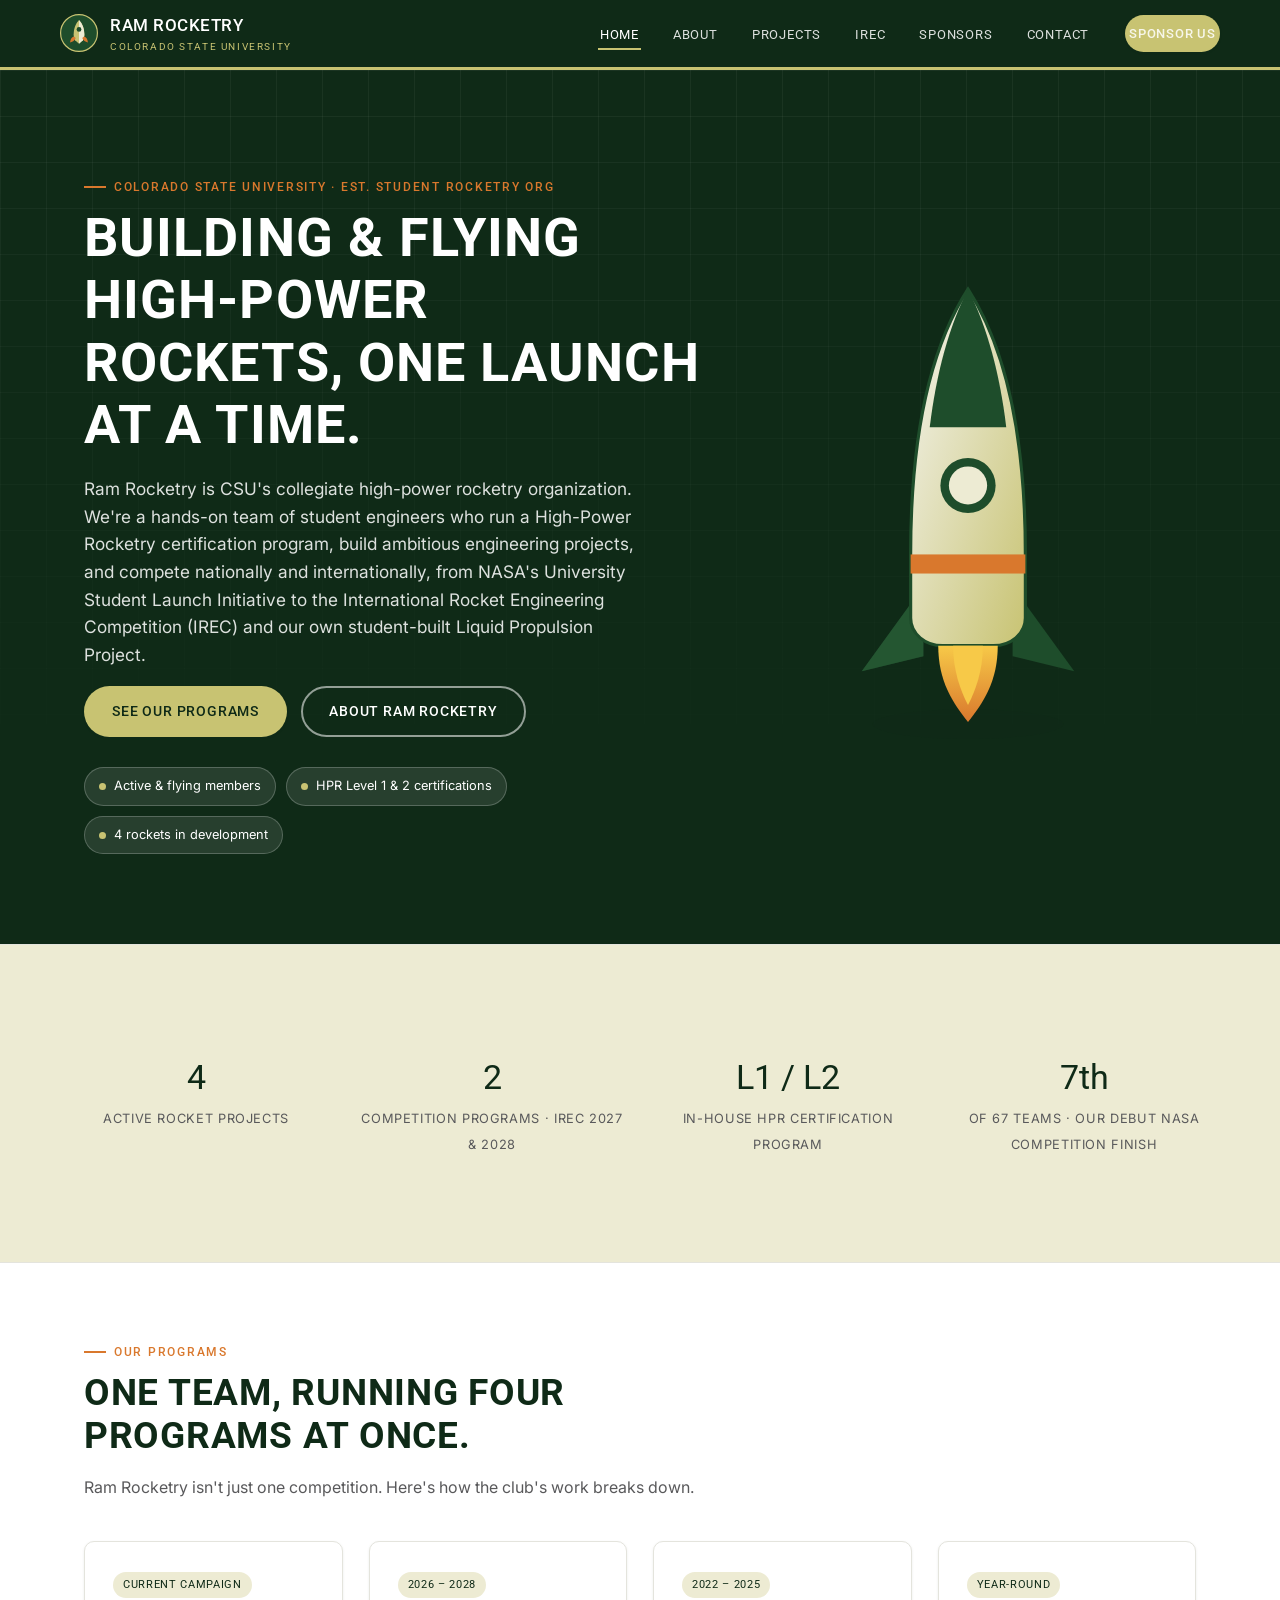
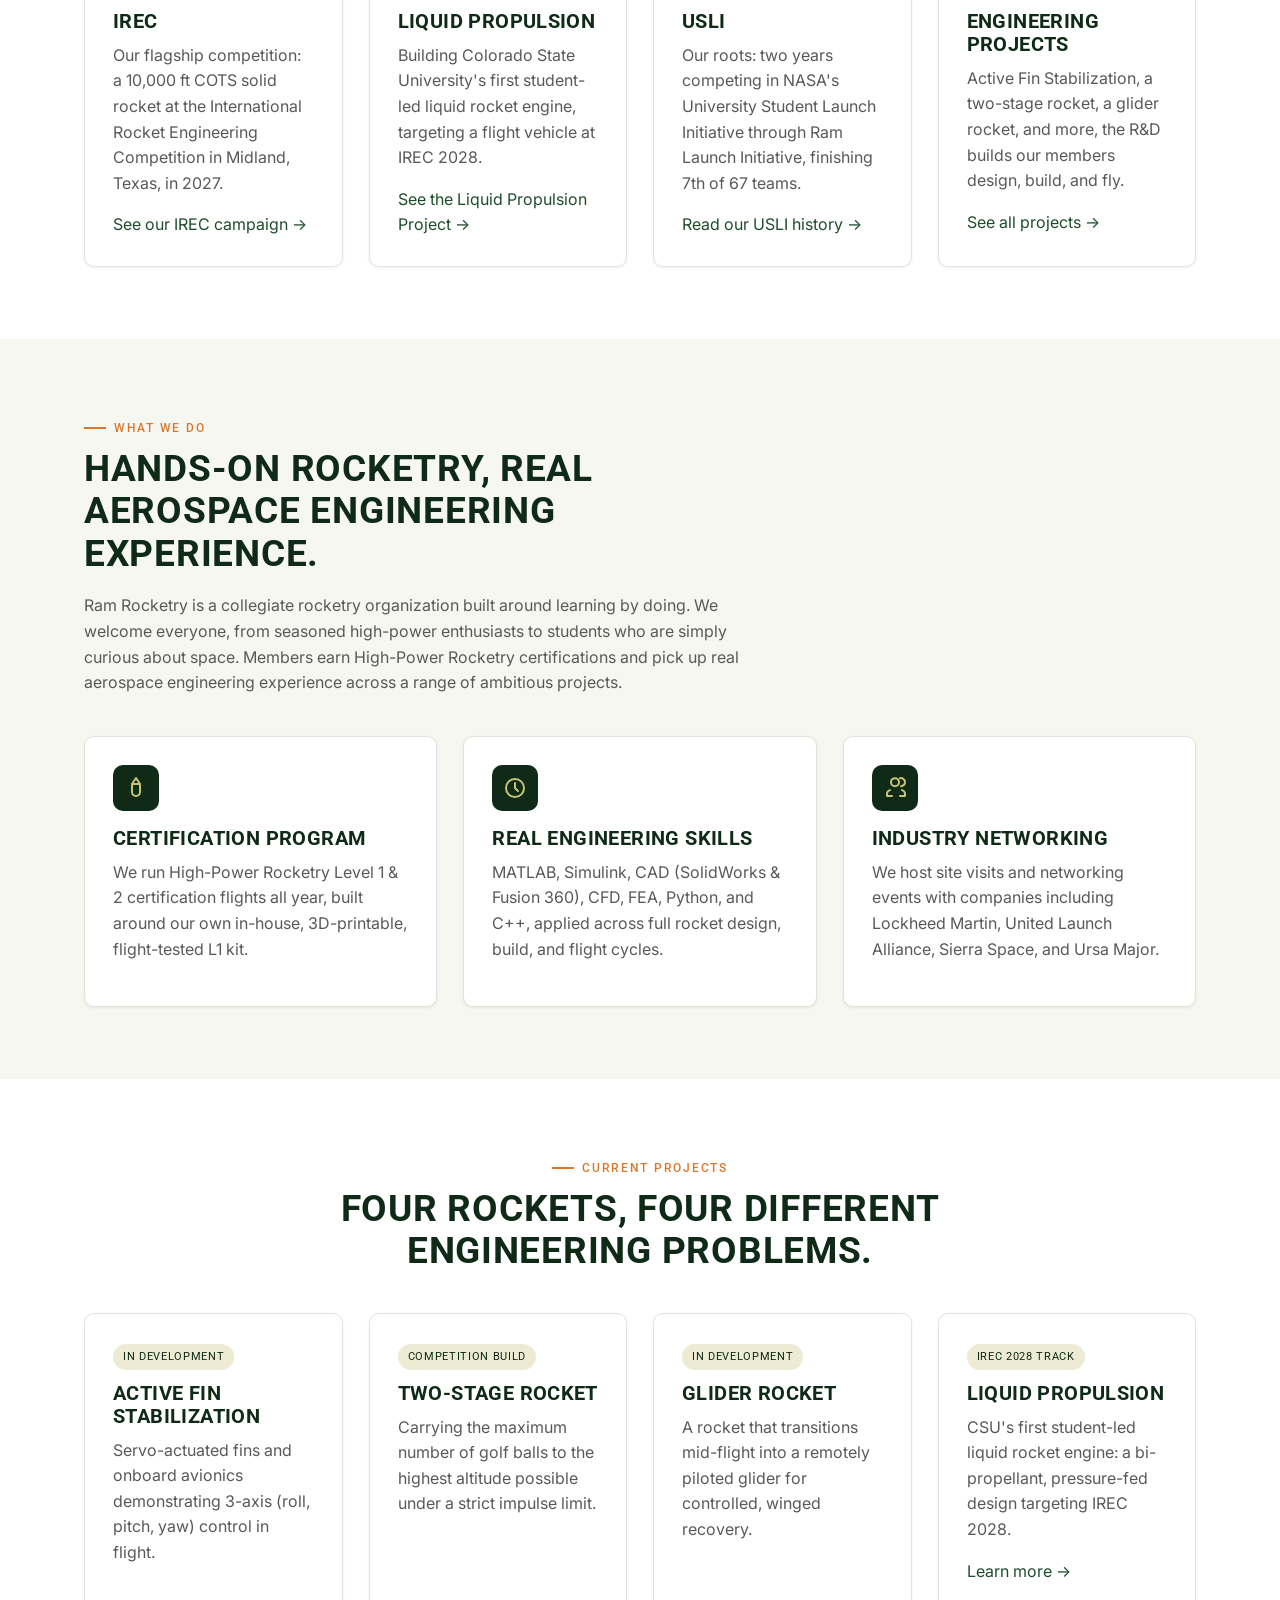
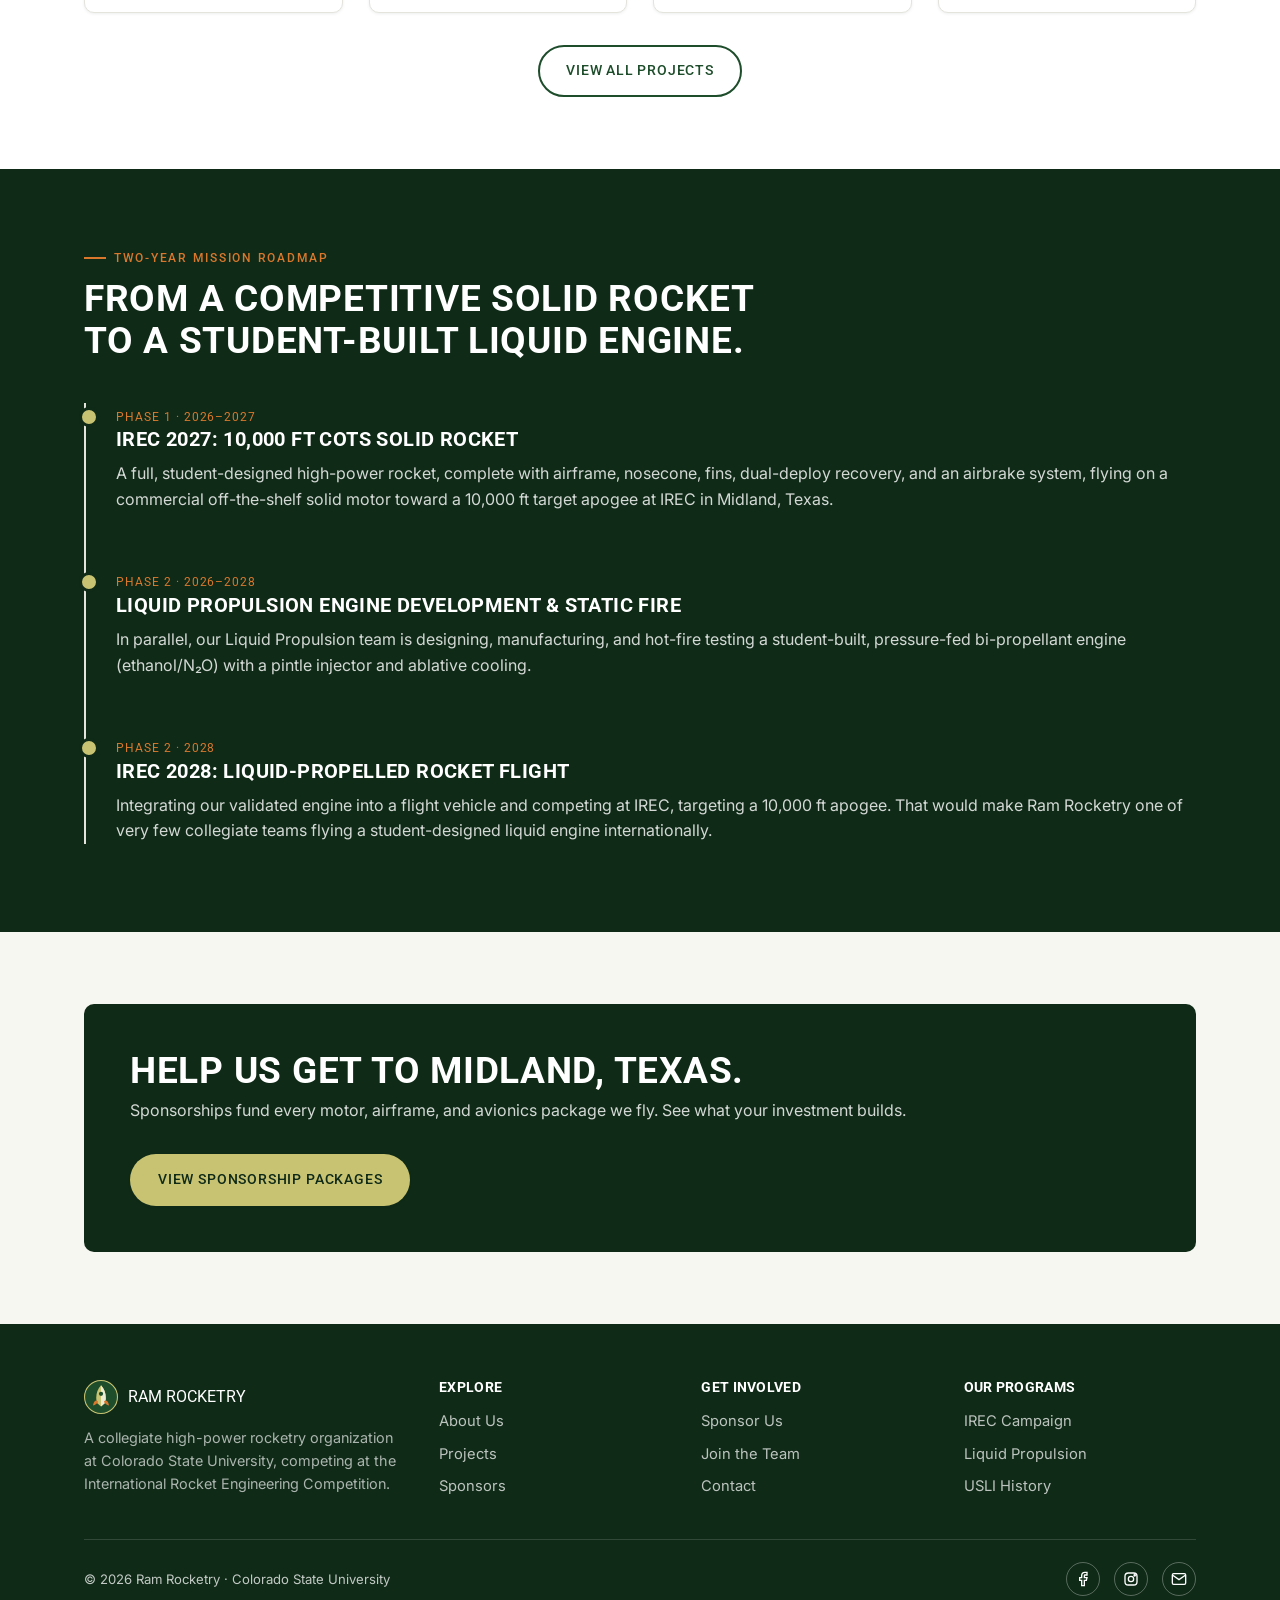
==== index.html @ ff84ffe6 "Restructure site around Ram Rocketry as the umbrella organization Reframe the site so Ram Rocketry, " ====
<!doctype html>
<html lang="en">
<head>
<meta charset="UTF-8" />
<meta name="viewport" content="width=device-width, initial-scale=1.0" />
<meta name="google-site-verification" content="kLB9FUWr17e7Hry2GYzWieOMLqEh2wYK5OWtHoCaQzc" />
<title>Ram Rocketry · CSU's Rocketry Team Competing at IREC</title>
<meta name="description" content="Ram Rocketry is Colorado State University's rocketry team, competing at the International Rocket Engineering Competition (IREC) in Midland, Texas." />
<link rel="canonical" href="https://jaysuthar0721.github.io/csuirecteam/" />
<meta property="og:type" content="website" />
<meta property="og:site_name" content="Ram Rocketry" />
<meta property="og:title" content="Ram Rocketry · CSU's Rocketry Team Competing at IREC" />
<meta property="og:description" content="Ram Rocketry is Colorado State University's rocketry team, competing at the International Rocket Engineering Competition (IREC) in Midland, Texas." />
<meta property="og:url" content="https://jaysuthar0721.github.io/csuirecteam/" />
<meta property="og:image" content="https://jaysuthar0721.github.io/csuirecteam/assets/logo.svg" />
<meta name="twitter:card" content="summary" />
<meta name="twitter:title" content="Ram Rocketry · CSU's Rocketry Team Competing at IREC" />
<meta name="twitter:description" content="Ram Rocketry is Colorado State University's rocketry team, competing at the International Rocket Engineering Competition (IREC) in Midland, Texas." />
<meta name="twitter:image" content="https://jaysuthar0721.github.io/csuirecteam/assets/logo.svg" />
<link rel="icon" type="image/svg+xml" href="assets/favicon.svg" />
<link rel="preconnect" href="https://fonts.googleapis.com" />
<link rel="preconnect" href="https://fonts.gstatic.com" crossorigin />
<link href="https://fonts.googleapis.com/css2?family=Roboto:wght@400;500;700;900&family=Inter:wght@400;500;600;700&display=swap" rel="stylesheet" />
<link rel="stylesheet" href="css/style.css" />
<script type="application/ld+json">
{
  "@context": "https://schema.org",
  "@type": "Organization",
  "name": "Ram Rocketry",
  "alternateName": ["CSU Rocketry Team", "CSU IREC Team", "Colorado State University Rocketry", "Ram Rocketry CSU"],
  "url": "https://jaysuthar0721.github.io/csuirecteam/",
  "logo": "https://jaysuthar0721.github.io/csuirecteam/assets/logo.svg",
  "description": "Ram Rocketry is Colorado State University's collegiate high-power rocketry organization, competing at the International Rocket Engineering Competition (IREC) in Midland, Texas.",
  "email": "ramrocketry@gmail.com",
  "sameAs": [
    "https://www.facebook.com/RamRocketry/",
    "https://www.instagram.com/ramrocketrycsu/"
  ],
  "parentOrganization": {
    "@type": "CollegeOrUniversity",
    "name": "Colorado State University",
    "url": "https://www.colostate.edu/"
  }
}
</script>
</head>
<body>

<header class="site-header">
  <nav class="container nav">
    <a href="index.html" class="brand">
      <img src="assets/logo.svg" alt="Ram Rocketry crest" />
      <span>Ram Rocketry<span class="brand-sub">Colorado State University</span></span>
    </a>
    <button class="nav-toggle" aria-label="Toggle navigation" aria-expanded="false">
      <span></span><span></span><span></span>
    </button>
    <ul class="nav-links">
      <li><a href="index.html" data-page="index.html">Home</a></li>
      <li><a href="about.html" data-page="about.html">About</a></li>
      <li><a href="projects.html" data-page="projects.html">Projects</a></li>
      <li><a href="irec.html" data-page="irec.html">IREC</a></li>
      <li><a href="sponsors.html" data-page="sponsors.html">Sponsors</a></li>
      <li><a href="contact.html" data-page="contact.html">Contact</a></li>
      <li><a href="sponsors.html" class="btn btn-gold">Sponsor Us</a></li>
    </ul>
  </nav>
</header>

<main>

  <section class="hero">
    <div class="container hero-grid">
      <div>
        <span class="eyebrow">Colorado State University · Est. Student Rocketry Org</span>
        <h1>Building &amp; flying high-power rockets, one launch at a time.</h1>
        <p class="lede">Ram Rocketry is CSU's collegiate high-power rocketry organization. We're a hands-on team of student engineers who run a High-Power Rocketry certification program, build ambitious engineering projects, and compete nationally and internationally, from NASA's University Student Launch Initiative to the International Rocket Engineering Competition (IREC) and our own student-built Liquid Propulsion Project.</p>
        <div class="btn-row">
          <a href="projects.html" class="btn btn-gold">See Our Programs</a>
          <a href="about.html" class="btn btn-outline">About Ram Rocketry</a>
        </div>
        <div class="badge-strip">
          <span class="badge"><span class="dot"></span>Active &amp; flying members</span>
          <span class="badge"><span class="dot"></span>HPR Level 1 &amp; 2 certifications</span>
          <span class="badge"><span class="dot"></span>4 rockets in development</span>
        </div>
      </div>
      <div class="hero-art">
        <img src="assets/rocket-hero.svg" alt="Illustration of a high-power rocket lifting off" />
      </div>
    </div>
  </section>

  <section class="stat-strip">
    <div class="container stat-grid">
      <div><span class="num">4</span><span class="label">Active Rocket Projects</span></div>
      <div><span class="num">2</span><span class="label">Competition Programs · IREC 2027 &amp; 2028</span></div>
      <div><span class="num">L1&nbsp;/&nbsp;L2</span><span class="label">In-House HPR Certification Program</span></div>
      <div><span class="num">7th</span><span class="label">of 67 Teams · Our Debut NASA Competition Finish</span></div>
    </div>
  </section>

  <section>
    <div class="container">
      <div class="section-head">
        <span class="eyebrow">Our Programs</span>
        <h2>One team, running four programs at once.</h2>
        <p>Ram Rocketry isn't just one competition. Here's how the club's work breaks down.</p>
      </div>
      <div class="grid grid-4">
        <div class="card">
          <span class="status">Current Campaign</span>
          <h3>IREC</h3>
          <p>Our flagship competition: a 10,000&nbsp;ft COTS solid rocket at the International Rocket Engineering Competition in Midland, Texas, in 2027.</p>
          <p style="margin-bottom:0;"><a href="irec.html">See our IREC campaign →</a></p>
        </div>
        <div class="card">
          <span class="status">2026 – 2028</span>
          <h3>Liquid Propulsion</h3>
          <p>Building Colorado State University's first student-led liquid rocket engine, targeting a flight vehicle at IREC 2028.</p>
          <p style="margin-bottom:0;"><a href="liquid-propulsion.html">See the Liquid Propulsion Project →</a></p>
        </div>
        <div class="card">
          <span class="status">2022 – 2025</span>
          <h3>USLI</h3>
          <p>Our roots: two years competing in NASA's University Student Launch Initiative through Ram Launch Initiative, finishing 7th of 67 teams.</p>
          <p style="margin-bottom:0;"><a href="usli.html">Read our USLI history →</a></p>
        </div>
        <div class="card">
          <span class="status">Year-Round</span>
          <h3>Engineering Projects</h3>
          <p>Active Fin Stabilization, a two-stage rocket, a glider rocket, and more, the R&amp;D builds our members design, build, and fly.</p>
          <p style="margin-bottom:0;"><a href="projects.html">See all projects →</a></p>
        </div>
      </div>
    </div>
  </section>

  <section class="section-alt">
    <div class="container">
      <div class="section-head">
        <span class="eyebrow">What We Do</span>
        <h2>Hands-on rocketry, real aerospace engineering experience.</h2>
        <p>Ram Rocketry is a collegiate rocketry organization built around learning by doing. We welcome everyone, from seasoned high-power enthusiasts to students who are simply curious about space. Members earn High-Power Rocketry certifications and pick up real aerospace engineering experience across a range of ambitious projects.</p>
      </div>
      <div class="grid grid-3">
        <div class="card">
          <div class="icon"><svg viewBox="0 0 24 24" fill="none" stroke-width="2" stroke-linecap="round" stroke-linejoin="round"><path d="M12 2 8 8h8z"/><path d="M8 8v8a4 4 0 0 0 8 0V8"/></svg></div>
          <h3>Certification Program</h3>
          <p>We run High-Power Rocketry Level 1 &amp; 2 certification flights all year, built around our own in-house, 3D-printable, flight-tested L1 kit.</p>
        </div>
        <div class="card">
          <div class="icon"><svg viewBox="0 0 24 24" fill="none" stroke-width="2" stroke-linecap="round" stroke-linejoin="round"><circle cx="12" cy="12" r="9"/><path d="M12 7v5l3 3"/></svg></div>
          <h3>Real Engineering Skills</h3>
          <p>MATLAB, Simulink, CAD (SolidWorks &amp; Fusion 360), CFD, FEA, Python, and C++, applied across full rocket design, build, and flight cycles.</p>
        </div>
        <div class="card">
          <div class="icon"><svg viewBox="0 0 24 24" fill="none" stroke-width="2" stroke-linecap="round" stroke-linejoin="round"><path d="M17 20h5v-2a4 4 0 0 0-3-3.87M9 20H4v-2a4 4 0 0 1 3-3.87m5-4a4 4 0 1 0 0-8 4 4 0 0 0 0 8Zm6 0a4 4 0 1 0-1-7.87"/></svg></div>
          <h3>Industry Networking</h3>
          <p>We host site visits and networking events with companies including Lockheed Martin, United Launch Alliance, Sierra Space, and Ursa Major.</p>
        </div>
      </div>
    </div>
  </section>

  <section>
    <div class="container">
      <div class="section-head center">
        <span class="eyebrow">Current Projects</span>
        <h2>Four rockets, four different engineering problems.</h2>
      </div>
      <div class="grid grid-4">
        <div class="card">
          <span class="status">In Development</span>
          <h3>Active Fin Stabilization</h3>
          <p>Servo-actuated fins and onboard avionics demonstrating 3-axis (roll, pitch, yaw) control in flight.</p>
        </div>
        <div class="card">
          <span class="status">Competition Build</span>
          <h3>Two-Stage Rocket</h3>
          <p>Carrying the maximum number of golf balls to the highest altitude possible under a strict impulse limit.</p>
        </div>
        <div class="card">
          <span class="status">In Development</span>
          <h3>Glider Rocket</h3>
          <p>A rocket that transitions mid-flight into a remotely piloted glider for controlled, winged recovery.</p>
        </div>
        <div class="card">
          <span class="status">IREC 2028 Track</span>
          <h3>Liquid Propulsion</h3>
          <p>CSU's first student-led liquid rocket engine: a bi-propellant, pressure-fed design targeting IREC 2028.</p>
          <p style="margin-bottom:0;"><a href="liquid-propulsion.html">Learn more →</a></p>
        </div>
      </div>
      <div class="text-center" style="margin-top:32px;">
        <a href="projects.html" class="btn btn-outline-dark">View All Projects</a>
      </div>
    </div>
  </section>

  <section class="section-dark">
    <div class="container">
      <div class="section-head">
        <span class="eyebrow">Two-Year Mission Roadmap</span>
        <h2>From a competitive solid rocket to a student-built liquid engine.</h2>
      </div>
      <div class="timeline">
        <div class="timeline-item">
          <span class="phase-tag">Phase 1 · 2026–2027</span>
          <h3>IREC 2027: 10,000 ft COTS Solid Rocket</h3>
          <p>A full, student-designed high-power rocket, complete with airframe, nosecone, fins, dual-deploy recovery, and an airbrake system, flying on a commercial off-the-shelf solid motor toward a 10,000&nbsp;ft target apogee at IREC in Midland, Texas.</p>
        </div>
        <div class="timeline-item">
          <span class="phase-tag">Phase 2 · 2026–2028</span>
          <h3>Liquid Propulsion Engine Development &amp; Static Fire</h3>
          <p>In parallel, our Liquid Propulsion team is designing, manufacturing, and hot-fire testing a student-built, pressure-fed bi-propellant engine (ethanol/N₂O) with a pintle injector and ablative cooling.</p>
        </div>
        <div class="timeline-item">
          <span class="phase-tag">Phase 2 · 2028</span>
          <h3>IREC 2028: Liquid-Propelled Rocket Flight</h3>
          <p>Integrating our validated engine into a flight vehicle and competing at IREC, targeting a 10,000&nbsp;ft apogee. That would make Ram Rocketry one of very few collegiate teams flying a student-designed liquid engine internationally.</p>
        </div>
      </div>
    </div>
  </section>

  <section class="section-alt">
    <div class="container">
      <div class="cta-banner">
        <div>
          <h2>Help us get to Midland, Texas.</h2>
          <p>Sponsorships fund every motor, airframe, and avionics package we fly. See what your investment builds.</p>
        </div>
        <a href="sponsors.html" class="btn btn-gold">View Sponsorship Packages</a>
      </div>
    </div>
  </section>

</main>

<footer class="site-footer" id="footer">
  <div class="container">
    <div class="footer-grid">
      <div>
        <div class="footer-brand"><img src="assets/logo.svg" alt="Ram Rocketry crest" />Ram Rocketry</div>
        <p style="color:rgba(255,255,255,0.65); font-size:0.9rem;">A collegiate high-power rocketry organization at Colorado State University, competing at the International Rocket Engineering Competition.</p>
      </div>
      <div>
        <h4>Explore</h4>
        <a href="about.html">About Us</a>
        <a href="projects.html">Projects</a>
        <a href="sponsors.html">Sponsors</a>
      </div>
      <div>
        <h4>Get Involved</h4>
        <a href="sponsors.html">Sponsor Us</a>
        <a href="contact.html">Join the Team</a>
        <a href="contact.html">Contact</a>
      </div>
      <div>
        <h4>Our Programs</h4>
        <a href="irec.html">IREC Campaign</a>
        <a href="liquid-propulsion.html">Liquid Propulsion</a>
        <a href="usli.html">USLI History</a>
      </div>
    </div>
    <div class="footer-bottom">
      <span>&copy; <span id="year"></span> Ram Rocketry · Colorado State University</span>
      <div class="social-row">
        <a href="https://www.facebook.com/RamRocketry/" target="_blank" rel="noopener" aria-label="Facebook"><svg viewBox="0 0 24 24" fill="none" stroke-width="2"><path d="M18 2h-3a5 5 0 0 0-5 5v3H7v4h3v8h4v-8h3l1-4h-4V7a1 1 0 0 1 1-1h3z"/></svg></a>
        <a href="https://www.instagram.com/ramrocketrycsu/" target="_blank" rel="noopener" aria-label="Instagram"><svg viewBox="0 0 24 24" fill="none" stroke-width="2"><rect x="3" y="3" width="18" height="18" rx="5"/><circle cx="12" cy="12" r="4"/><circle cx="17.5" cy="6.5" r="1"/></svg></a>
        <a href="mailto:ramrocketry@gmail.com" aria-label="Email"><svg viewBox="0 0 24 24" fill="none" stroke-width="2"><rect x="2" y="4" width="20" height="16" rx="2"/><path d="m22 6-10 7L2 6"/></svg></a>
      </div>
    </div>
  </div>
</footer>

<script src="js/main.js"></script>
</body>
</html>
---- css/style.css ----
/* ============================================================
   Ram Rocketry — Colorado State University
   ============================================================ */

:root {
  --csu-green: #1E4D2B;
  --csu-green-dark: #0F2A17;
  --csu-green-mid: #285C36;
  --csu-gold: #C8C372;
  --csu-gold-light: #EDEBD3;
  --accent-orange: #D9782D;
  --ink: #1A1A1A;
  --gray-700: #59595B;
  --gray-500: #83837f;
  --gray-200: #E4E4DD;
  --gray-100: #F4F4EF;
  --bg: #FFFFFF;
  --bg-alt: #F7F7F1;
  --radius: 10px;
  --shadow-sm: 0 1px 3px rgba(15, 42, 23, 0.08);
  --shadow-md: 0 8px 24px rgba(15, 42, 23, 0.12);
  --max-width: 1160px;
  --font-head: "Roboto", Arial, Helvetica, sans-serif;
  --font-body: "Inter", -apple-system, BlinkMacSystemFont, "Segoe UI", sans-serif;
}

* { box-sizing: border-box; }
html { scroll-behavior: smooth; }

body {
  margin: 0;
  font-family: var(--font-body);
  color: var(--ink);
  background: var(--bg);
  line-height: 1.6;
  -webkit-font-smoothing: antialiased;
  overflow-x: hidden;
}

img { max-width: 100%; display: block; }

h1, h2, h3, h4 {
  font-family: var(--font-head);
  text-transform: uppercase;
  letter-spacing: 0.02em;
  line-height: 1.15;
  color: var(--csu-green-dark);
  margin: 0 0 0.5em;
}

h1 { font-size: clamp(2.1rem, 5vw, 3.4rem); }
h2 { font-size: clamp(1.6rem, 3.2vw, 2.3rem); }
h3 { font-size: 1.25rem; }

p { margin: 0 0 1em; color: var(--gray-700); }

a { color: var(--csu-green); text-decoration: none; }
a:hover { color: var(--accent-orange); }

.container {
  max-width: var(--max-width);
  margin: 0 auto;
  padding: 0 24px;
}

.eyebrow {
  display: inline-flex;
  align-items: center;
  gap: 8px;
  font-family: var(--font-head);
  text-transform: uppercase;
  letter-spacing: 0.14em;
  font-size: 0.78rem;
  color: var(--accent-orange);
  font-weight: 500;
  margin-bottom: 10px;
}
.eyebrow::before {
  content: "";
  width: 22px;
  height: 2px;
  background: var(--accent-orange);
  display: inline-block;
}

section { padding: 72px 0; }
.section-alt { background: var(--bg-alt); }
.section-dark {
  background: var(--csu-green-dark);
  color: #fff;
}
.section-dark h1, .section-dark h2, .section-dark h3 { color: #fff; }
.section-dark p { color: rgba(255,255,255,0.82); }

.section-head { max-width: 680px; margin-bottom: 40px; }
.section-head.center { margin-left: auto; margin-right: auto; text-align: center; }

/* ---------- Buttons ---------- */
.btn {
  display: inline-flex;
  align-items: center;
  gap: 8px;
  padding: 13px 26px;
  border-radius: 999px;
  font-family: var(--font-head);
  text-transform: uppercase;
  font-size: 0.85rem;
  letter-spacing: 0.06em;
  font-weight: 500;
  border: 2px solid transparent;
  cursor: pointer;
  transition: transform 0.15s ease, box-shadow 0.15s ease, background 0.15s ease, color 0.15s ease;
}
.btn:hover { transform: translateY(-2px); }
.btn-gold { background: var(--csu-gold); color: var(--csu-green-dark); box-shadow: var(--shadow-sm); }
.btn-gold:hover { background: #d8d38c; color: var(--csu-green-dark); }
.btn-outline { border-color: rgba(255,255,255,0.55); color: #fff; }
.btn-outline:hover { border-color: #fff; color: #fff; background: rgba(255,255,255,0.08); }
.btn-outline-dark { border-color: var(--csu-green); color: var(--csu-green); }
.btn-outline-dark:hover { background: var(--csu-green); color: #fff; }
.btn-orange { background: var(--accent-orange); color: #fff; }
.btn-orange:hover { background: #c1691f; color: #fff; }
.btn-row { display: flex; flex-wrap: wrap; gap: 14px; }

/* ---------- Header / Nav ---------- */
.site-header {
  position: sticky;
  top: 0;
  z-index: 100;
  background: var(--csu-green-dark);
  border-bottom: 3px solid var(--csu-gold);
}
.nav {
  display: flex;
  align-items: center;
  justify-content: space-between;
  padding: 12px 0;
}
.brand {
  display: flex;
  align-items: center;
  gap: 12px;
  color: #fff;
  font-family: var(--font-head);
  text-transform: uppercase;
  letter-spacing: 0.03em;
  font-size: 1.05rem;
  font-weight: 500;
}
.brand:hover { color: var(--csu-gold); }
.brand img { width: 38px; height: 38px; }
.brand .brand-sub {
  display: block;
  font-size: 0.62rem;
  letter-spacing: 0.16em;
  color: var(--csu-gold);
  font-weight: 400;
}

.nav-links {
  display: flex;
  align-items: center;
  gap: 30px;
  list-style: none;
  margin: 0;
  padding: 0;
}
.nav-links a {
  color: rgba(255,255,255,0.85);
  font-family: var(--font-head);
  text-transform: uppercase;
  font-size: 0.82rem;
  letter-spacing: 0.06em;
  padding: 6px 2px;
  border-bottom: 2px solid transparent;
}
.nav-links a:hover,
.nav-links a.active {
  color: #fff;
  border-bottom-color: var(--csu-gold);
}
.nav-links .btn { margin-left: 4px; }

.nav-toggle {
  display: none;
  flex-direction: column;
  gap: 5px;
  background: none;
  border: none;
  cursor: pointer;
  padding: 6px;
}
.nav-toggle span { width: 26px; height: 2px; background: #fff; display: block; }

/* ---------- Hero ---------- */
.hero {
  position: relative;
  overflow: hidden;
  background: var(--csu-green-dark);
  color: #fff;
  padding: 100px 0 90px;
}
.hero::before {
  content: "";
  position: absolute;
  inset: 0;
  background-image:
    linear-gradient(rgba(255,255,255,0.055) 1px, transparent 1px),
    linear-gradient(90deg, rgba(255,255,255,0.055) 1px, transparent 1px);
  background-size: 46px 46px;
  mask-image: linear-gradient(180deg, rgba(0,0,0,0.9), transparent 85%);
  pointer-events: none;
}
.hero-grid {
  position: relative;
  display: grid;
  grid-template-columns: minmax(0, 1.15fr) minmax(0, 0.85fr);
  gap: 40px;
  align-items: center;
}
.hero h1 { color: #fff; margin-bottom: 18px; }
.hero .lede { color: rgba(255,255,255,0.86); font-size: 1.08rem; max-width: 560px; }
.hero-art { justify-self: center; width: 100%; max-width: 340px; }
.hero-art svg { width: 100%; height: auto; filter: drop-shadow(0 20px 40px rgba(0,0,0,0.35)); }

.badge-strip {
  display: flex;
  flex-wrap: wrap;
  gap: 10px;
  margin-top: 30px;
}
.badge {
  display: inline-flex;
  align-items: center;
  gap: 8px;
  background: rgba(255,255,255,0.1);
  border: 1px solid rgba(255,255,255,0.22);
  padding: 8px 14px;
  border-radius: 999px;
  font-size: 0.8rem;
  color: #fff;
}
.badge .dot { width: 7px; height: 7px; border-radius: 50%; background: var(--csu-gold); }

/* ---------- Stat strip ---------- */
.stat-strip {
  background: var(--csu-gold-light);
  border-top: 1px solid var(--gray-200);
  border-bottom: 1px solid var(--gray-200);
}
.stat-grid {
  display: grid;
  grid-template-columns: repeat(4, minmax(0, 1fr));
  gap: 24px;
  padding: 34px 0;
  text-align: center;
}
.stat-grid .num {
  font-family: var(--font-head);
  font-size: 2.1rem;
  color: var(--csu-green-dark);
  display: block;
}
.stat-grid .label {
  font-size: 0.8rem;
  color: var(--gray-700);
  text-transform: uppercase;
  letter-spacing: 0.05em;
}

/* ---------- Transition callout ---------- */
.callout {
  border: 1px solid var(--gray-200);
  border-left: 5px solid var(--accent-orange);
  background: #fff;
  border-radius: var(--radius);
  padding: 30px 32px;
  box-shadow: var(--shadow-sm);
}
.callout h3 { margin-bottom: 10px; }
.callout .tag {
  display: inline-block;
  background: var(--accent-orange);
  color: #fff;
  font-family: var(--font-head);
  text-transform: uppercase;
  font-size: 0.7rem;
  letter-spacing: 0.08em;
  padding: 5px 11px;
  border-radius: 999px;
  margin-bottom: 14px;
}

/* ---------- Cards / Grid ---------- */
.grid { display: grid; gap: 26px; }
.grid-2 { grid-template-columns: repeat(2, minmax(0, 1fr)); }
.grid-3 { grid-template-columns: repeat(3, minmax(0, 1fr)); }
.grid-4 { grid-template-columns: repeat(4, minmax(0, 1fr)); }

.card {
  background: #fff;
  border: 1px solid var(--gray-200);
  border-radius: var(--radius);
  padding: 28px;
  box-shadow: var(--shadow-sm);
  transition: transform 0.18s ease, box-shadow 0.18s ease;
  height: 100%;
}
.card:hover { transform: translateY(-4px); box-shadow: var(--shadow-md); }
.card .icon {
  width: 46px; height: 46px;
  border-radius: 10px;
  background: var(--csu-green-dark);
  display: flex; align-items: center; justify-content: center;
  margin-bottom: 16px;
}
.card .icon svg { width: 24px; height: 24px; stroke: var(--csu-gold); }
.card .status {
  display: inline-block;
  font-size: 0.7rem;
  text-transform: uppercase;
  letter-spacing: 0.06em;
  font-family: var(--font-head);
  padding: 4px 10px;
  border-radius: 999px;
  background: var(--csu-gold-light);
  color: var(--csu-green-dark);
  margin-bottom: 12px;
}

/* ---------- Timeline ---------- */
.timeline {
  position: relative;
  margin-top: 20px;
  padding-left: 30px;
  border-left: 2px solid var(--gray-200);
}
.timeline-item { position: relative; padding-bottom: 40px; }
.timeline-item:last-child { padding-bottom: 0; }
.timeline-item::before {
  content: "";
  position: absolute;
  left: -37px;
  top: 4px;
  width: 14px; height: 14px;
  border-radius: 50%;
  background: var(--csu-gold);
  border: 3px solid var(--csu-green-dark);
}
.timeline-item .phase-tag {
  font-family: var(--font-head);
  font-size: 0.75rem;
  letter-spacing: 0.08em;
  text-transform: uppercase;
  color: var(--accent-orange);
}

/* ---------- Tables ---------- */
table { width: 100%; border-collapse: collapse; margin: 18px 0 30px; }
th, td {
  text-align: left;
  padding: 12px 14px;
  border-bottom: 1px solid var(--gray-200);
  font-size: 0.94rem;
}
th {
  font-family: var(--font-head);
  text-transform: uppercase;
  font-size: 0.75rem;
  letter-spacing: 0.05em;
  color: var(--csu-green-dark);
  background: var(--bg-alt);
}
tfoot td { font-weight: 700; color: var(--csu-green-dark); }
.table-wrap { overflow-x: auto; }

/* ---------- Team ---------- */
.member {
  text-align: center;
}
.member .avatar {
  width: 96px; height: 96px;
  margin: 0 auto 16px;
  border-radius: 50%;
  background: var(--csu-green-dark);
  color: var(--csu-gold);
  display: flex; align-items: center; justify-content: center;
  font-family: var(--font-head);
  font-size: 1.6rem;
  border: 3px solid var(--csu-gold);
}
.member h3 { margin-bottom: 2px; font-size: 1.08rem; }
.member .role { color: var(--accent-orange); font-size: 0.85rem; text-transform: uppercase; letter-spacing: 0.04em; font-family: var(--font-head); }

/* ---------- Chip list (partners/skills) ---------- */
.chip-row { display: flex; flex-wrap: wrap; gap: 10px; }
.chip {
  background: var(--bg-alt);
  border: 1px solid var(--gray-200);
  padding: 9px 16px;
  border-radius: 999px;
  font-size: 0.86rem;
  color: var(--csu-green-dark);
  font-weight: 500;
}
.section-dark .chip { background: rgba(255,255,255,0.08); border-color: rgba(255,255,255,0.2); color: #fff; }

/* ---------- Tiers ---------- */
.tier-grid { display: grid; grid-template-columns: repeat(4, minmax(0, 1fr)); gap: 20px; }
.tier {
  border: 1px solid var(--gray-200);
  border-radius: var(--radius);
  padding: 24px 20px;
  background: #fff;
  text-align: center;
}
.tier.featured { border-color: var(--csu-gold); box-shadow: 0 0 0 3px rgba(200,195,114,0.35); }
.tier .price {
  font-family: var(--font-head);
  font-size: 1.5rem;
  color: var(--csu-green-dark);
  margin: 6px 0 16px;
}
.tier ul { list-style: none; padding: 0; margin: 0; text-align: left; font-size: 0.88rem; }
.tier li { padding: 7px 0; border-top: 1px solid var(--gray-100); color: var(--gray-700); }
.tier li:first-child { border-top: none; }
.tier li.no::before { content: "— "; color: var(--gray-500); }
.tier li.yes::before { content: "✓ "; color: var(--csu-green); font-weight: 700; }

/* ---------- CTA banner ---------- */
.cta-banner {
  background: var(--csu-green-dark);
  color: #fff;
  border-radius: var(--radius);
  padding: 46px;
  display: flex;
  align-items: center;
  justify-content: space-between;
  gap: 30px;
  flex-wrap: wrap;
}
.cta-banner h2 { color: #fff; margin-bottom: 6px; }
.cta-banner p { color: rgba(255,255,255,0.82); margin-bottom: 0; }

/* ---------- Footer ---------- */
.site-footer {
  background: var(--csu-green-dark);
  color: rgba(255,255,255,0.75);
  padding: 56px 0 26px;
}
.footer-grid {
  display: grid;
  grid-template-columns: minmax(0, 1.4fr) minmax(0, 1fr) minmax(0, 1fr) minmax(0, 1fr);
  gap: 30px;
  padding-bottom: 30px;
  border-bottom: 1px solid rgba(255,255,255,0.14);
}
.footer-grid h4 { color: #fff; font-size: 0.9rem; margin-bottom: 14px; }
.footer-grid a { color: rgba(255,255,255,0.72); display: block; margin-bottom: 9px; font-size: 0.92rem; }
.footer-grid a:hover { color: var(--csu-gold); }
.footer-brand { display: flex; align-items: center; gap: 10px; color: #fff; font-family: var(--font-head); text-transform: uppercase; margin-bottom: 12px; }
.footer-brand img { width: 34px; height: 34px; }
.footer-bottom {
  display: flex;
  justify-content: space-between;
  align-items: center;
  flex-wrap: wrap;
  gap: 10px;
  padding-top: 22px;
  font-size: 0.82rem;
}
.social-row { display: flex; gap: 14px; }
.social-row a {
  width: 34px; height: 34px;
  border-radius: 50%;
  border: 1px solid rgba(255,255,255,0.3);
  display: flex; align-items: center; justify-content: center;
}
.social-row a:hover { border-color: var(--csu-gold); }
.social-row svg { width: 16px; height: 16px; stroke: #fff; }

/* ---------- Page header (interior pages) ---------- */
.page-hero {
  background: var(--csu-green-dark);
  color: #fff;
  padding: 64px 0 54px;
}
.page-hero h1 { color: #fff; }
.breadcrumb { color: rgba(255,255,255,0.65); font-size: 0.85rem; margin-bottom: 14px; }
.breadcrumb a { color: rgba(255,255,255,0.8); }

/* ---------- Utility ---------- */
.mt-0 { margin-top: 0; }
.text-center { text-align: center; }
.split {
  display: grid;
  grid-template-columns: minmax(0, 1fr) minmax(0, 1fr);
  gap: 48px;
  align-items: center;
}
.list-check { list-style: none; padding: 0; margin: 0; }
.list-check li { position: relative; padding-left: 28px; margin-bottom: 12px; color: var(--gray-700); }
.list-check li::before {
  content: "";
  position: absolute; left: 0; top: 6px;
  width: 16px; height: 16px;
  border-radius: 4px;
  background: var(--csu-gold);
}

/* ---------- Responsive ---------- */
@media (max-width: 980px) {
  .hero-grid { grid-template-columns: minmax(0, 1fr); text-align: center; }
  .hero .lede { margin: 0 auto; }
  .hero-art { max-width: 260px; order: -1; }
  .badge-strip, .btn-row { justify-content: center; }
  .stat-grid { grid-template-columns: repeat(2, minmax(0, 1fr)); }
  .grid-4 { grid-template-columns: repeat(2, minmax(0, 1fr)); }
  .grid-3 { grid-template-columns: repeat(2, minmax(0, 1fr)); }
  .grid-2, .split { grid-template-columns: minmax(0, 1fr); }
  .footer-grid { grid-template-columns: minmax(0, 1fr) minmax(0, 1fr); }
  .tier-grid { grid-template-columns: repeat(2, minmax(0, 1fr)); }
}

@media (max-width: 960px) {
  .nav-links {
    position: absolute;
    top: 100%; left: 0; right: 0;
    background: var(--csu-green-dark);
    flex-direction: column;
    align-items: flex-start;
    gap: 4px;
    padding: 14px 24px 22px;
    border-bottom: 3px solid var(--csu-gold);
    display: none;
  }
  .nav-links.open { display: flex; }
  .nav-links a { width: 100%; padding: 10px 0; }
  .nav-links .btn { margin: 10px 0 0; }
  .nav-toggle { display: flex; }
}

@media (max-width: 720px) {
  .grid-4, .grid-3 { grid-template-columns: minmax(0, 1fr); }
  .tier-grid { grid-template-columns: minmax(0, 1fr); }
  .cta-banner { flex-direction: column; align-items: flex-start; }
}
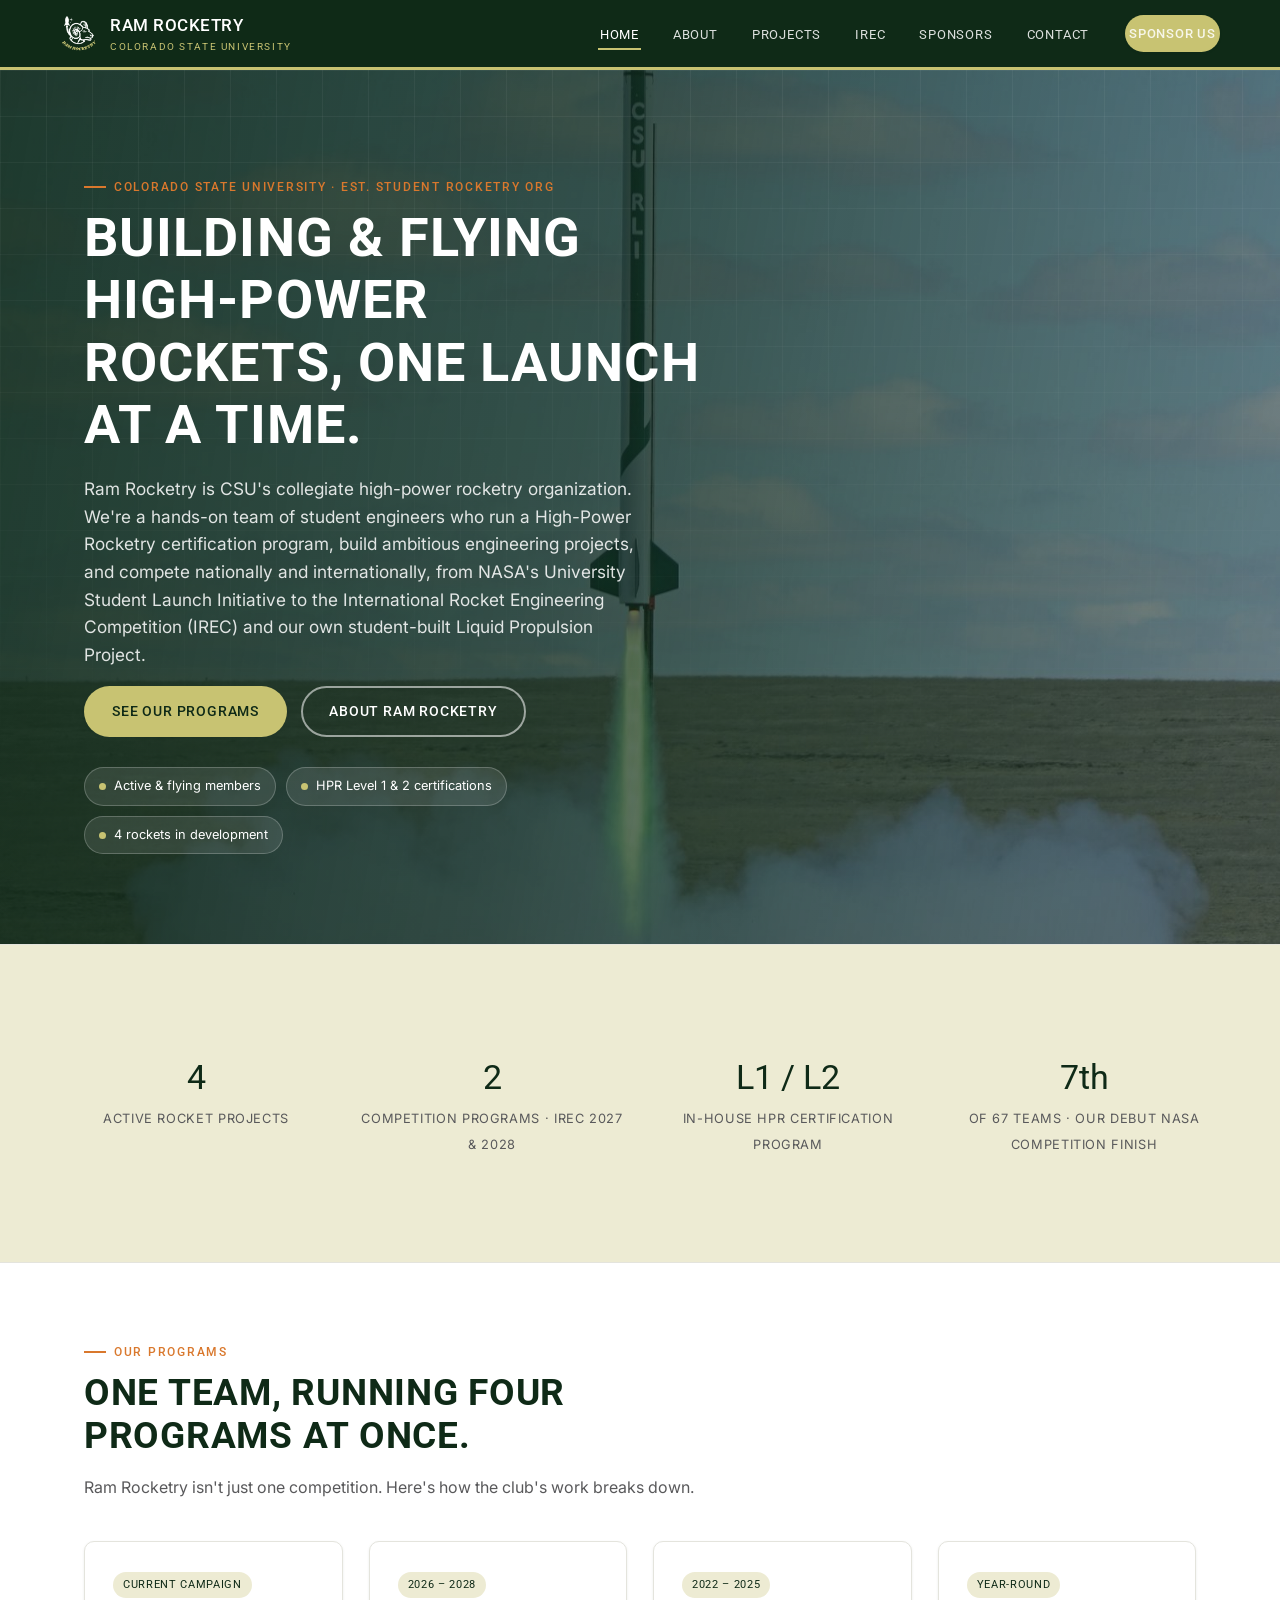
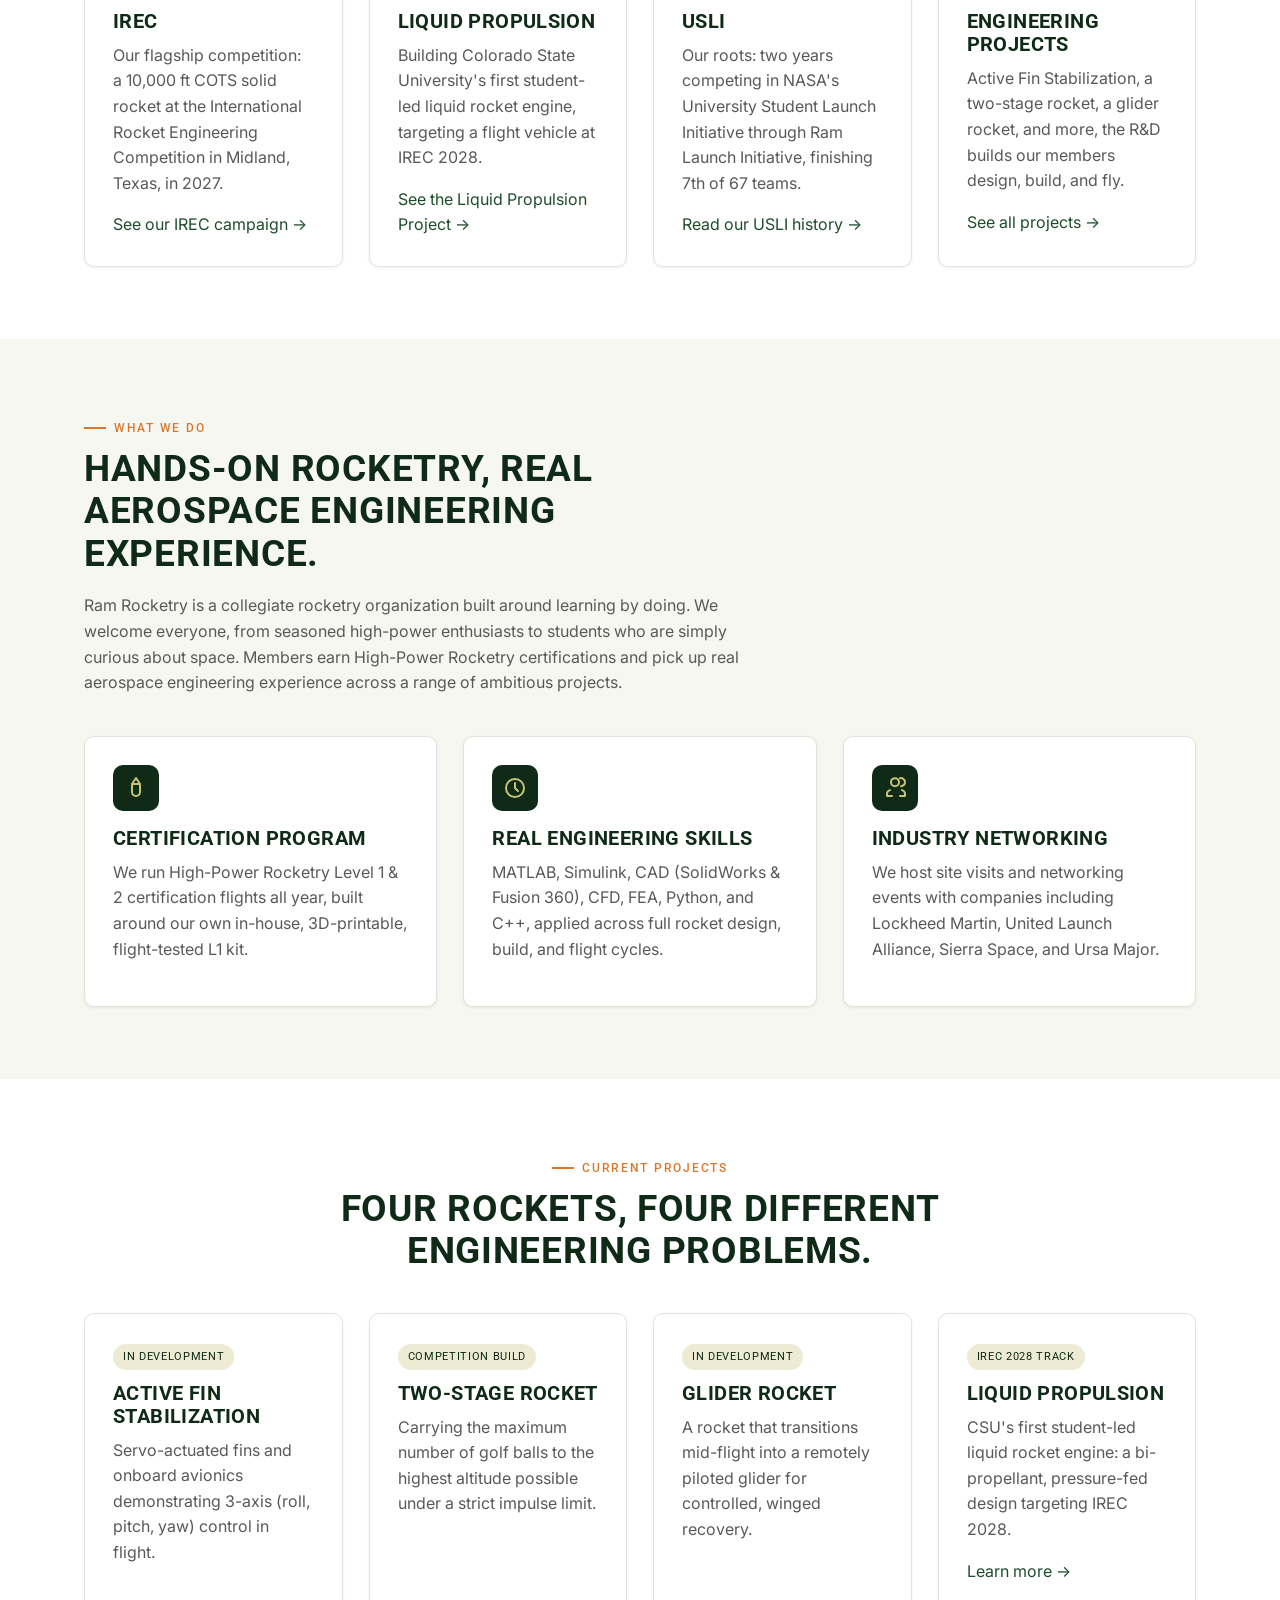
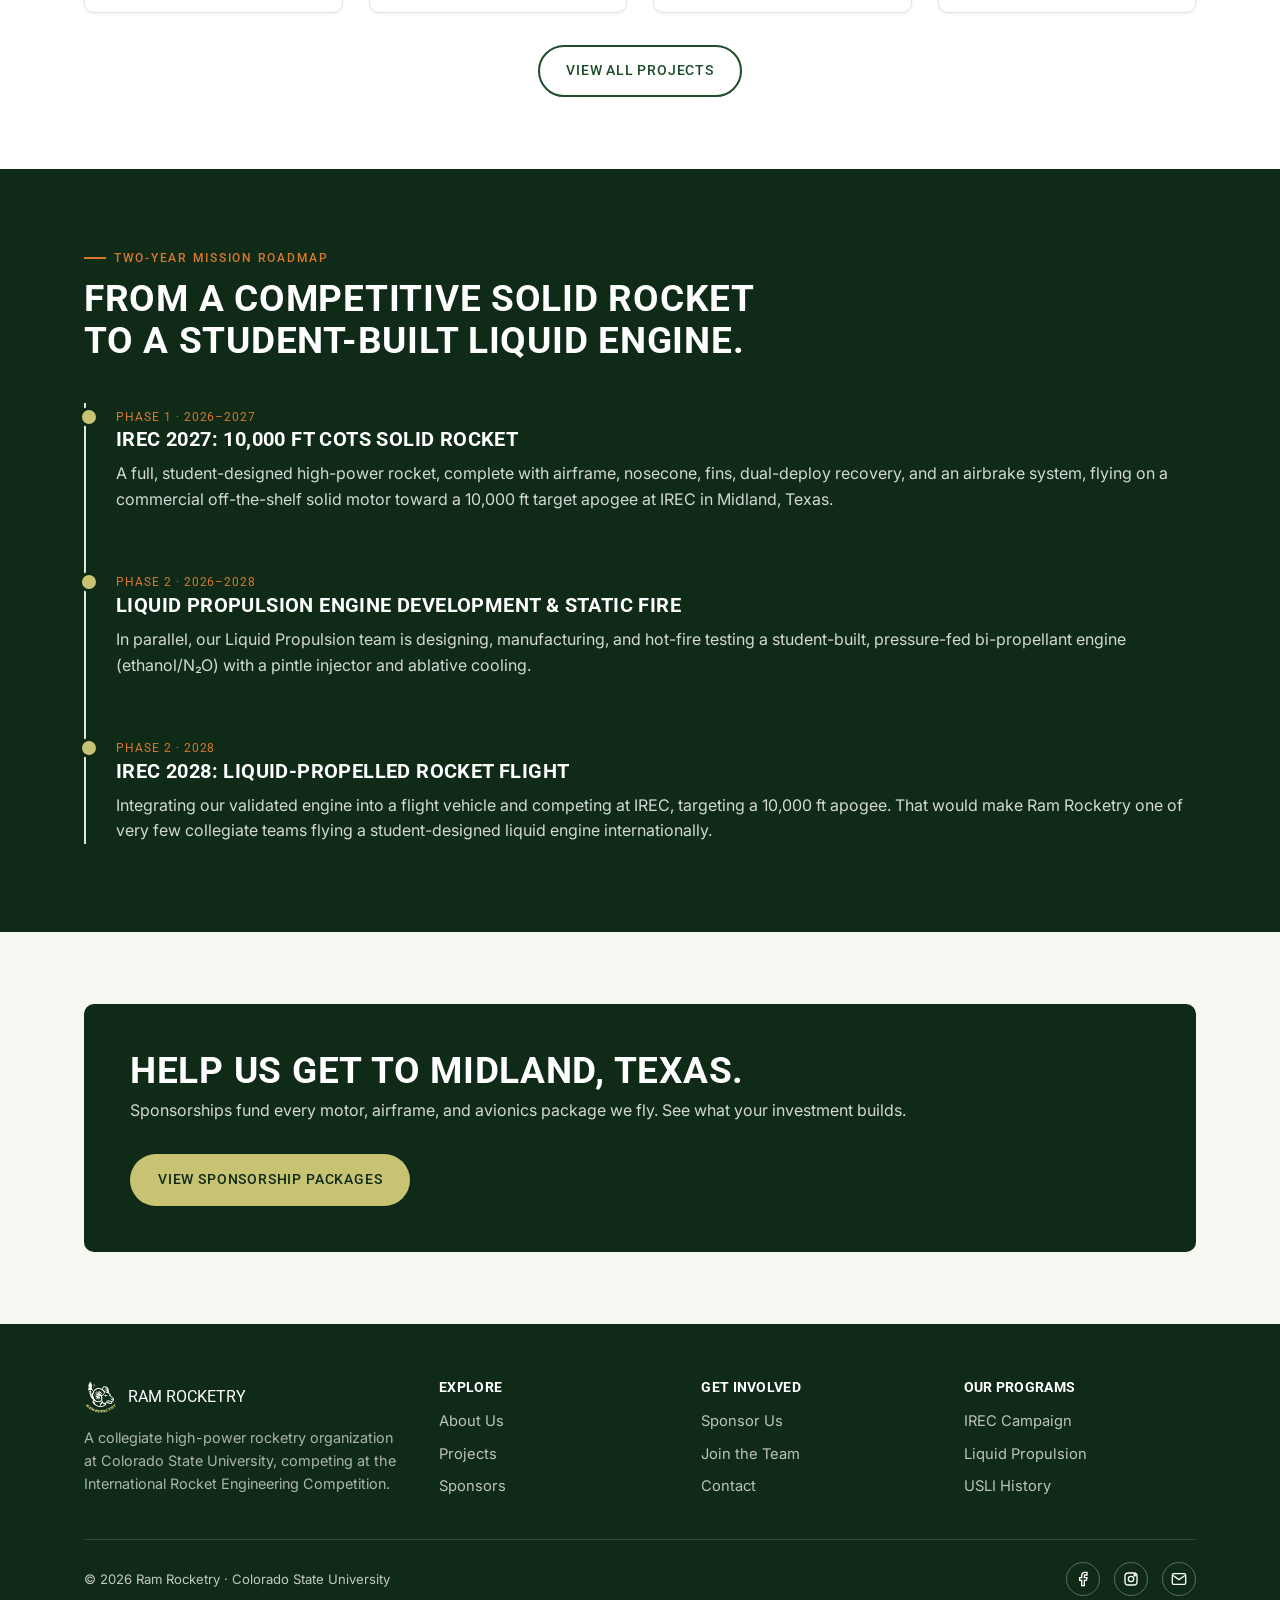
==== commit 726c7a06: "Replace AI-generated placeholder art with real team photos and logo - Homepage hero: full-bleed real" ====
--- a/index.html
+++ b/index.html
@@ -12,12 +12,12 @@
 <meta property="og:title" content="Ram Rocketry · CSU's Rocketry Team Competing at IREC" />
 <meta property="og:description" content="Ram Rocketry is Colorado State University's rocketry team, competing at the International Rocket Engineering Competition (IREC) in Midland, Texas." />
 <meta property="og:url" content="https://jaysuthar0721.github.io/csuirecteam/" />
-<meta property="og:image" content="https://jaysuthar0721.github.io/csuirecteam/assets/logo.svg" />
+<meta property="og:image" content="https://jaysuthar0721.github.io/csuirecteam/assets/logo.png" />
 <meta name="twitter:card" content="summary" />
 <meta name="twitter:title" content="Ram Rocketry · CSU's Rocketry Team Competing at IREC" />
 <meta name="twitter:description" content="Ram Rocketry is Colorado State University's rocketry team, competing at the International Rocket Engineering Competition (IREC) in Midland, Texas." />
-<meta name="twitter:image" content="https://jaysuthar0721.github.io/csuirecteam/assets/logo.svg" />
-<link rel="icon" type="image/svg+xml" href="assets/favicon.svg" />
+<meta name="twitter:image" content="https://jaysuthar0721.github.io/csuirecteam/assets/logo.png" />
+<link rel="icon" type="image/png" href="assets/favicon.png" />
 <link rel="preconnect" href="https://fonts.googleapis.com" />
 <link rel="preconnect" href="https://fonts.gstatic.com" crossorigin />
 <link href="https://fonts.googleapis.com/css2?family=Roboto:wght@400;500;700;900&family=Inter:wght@400;500;600;700&display=swap" rel="stylesheet" />
@@ -29,7 +29,7 @@
   "name": "Ram Rocketry",
   "alternateName": ["CSU Rocketry Team", "CSU IREC Team", "Colorado State University Rocketry", "Ram Rocketry CSU"],
   "url": "https://jaysuthar0721.github.io/csuirecteam/",
-  "logo": "https://jaysuthar0721.github.io/csuirecteam/assets/logo.svg",
+  "logo": "https://jaysuthar0721.github.io/csuirecteam/assets/logo.png",
   "description": "Ram Rocketry is Colorado State University's collegiate high-power rocketry organization, competing at the International Rocket Engineering Competition (IREC) in Midland, Texas.",
   "email": "ramrocketry@gmail.com",
   "sameAs": [
@@ -49,7 +49,7 @@
 <header class="site-header">
   <nav class="container nav">
     <a href="index.html" class="brand">
-      <img src="assets/logo.svg" alt="Ram Rocketry crest" />
+      <img src="assets/logo.png" alt="Ram Rocketry crest" />
       <span>Ram Rocketry<span class="brand-sub">Colorado State University</span></span>
     </a>
     <button class="nav-toggle" aria-label="Toggle navigation" aria-expanded="false">
@@ -85,9 +85,6 @@
           <span class="badge"><span class="dot"></span>4 rockets in development</span>
         </div>
       </div>
-      <div class="hero-art">
-        <img src="assets/rocket-hero.svg" alt="Illustration of a high-power rocket lifting off" />
-      </div>
     </div>
   </section>
 
@@ -242,7 +239,7 @@
   <div class="container">
     <div class="footer-grid">
       <div>
-        <div class="footer-brand"><img src="assets/logo.svg" alt="Ram Rocketry crest" />Ram Rocketry</div>
+        <div class="footer-brand"><img src="assets/logo.png" alt="Ram Rocketry crest" />Ram Rocketry</div>
         <p style="color:rgba(255,255,255,0.65); font-size:0.9rem;">A collegiate high-power rocketry organization at Colorado State University, competing at the International Rocket Engineering Competition.</p>
       </div>
       <div>
--- a/css/style.css
+++ b/css/style.css
@@ -196,7 +196,9 @@
 .hero {
   position: relative;
   overflow: hidden;
-  background: var(--csu-green-dark);
+  background:
+    linear-gradient(100deg, rgba(15,42,23,0.88) 0%, rgba(15,42,23,0.72) 45%, rgba(15,42,23,0.4) 100%),
+    url("../assets/photos/hero-launch.jpg") center/cover no-repeat;
   color: #fff;
   padding: 100px 0 90px;
 }
@@ -478,6 +480,9 @@
 }
 .social-row a:hover { border-color: var(--csu-gold); }
 .social-row svg { width: 16px; height: 16px; stroke: #fff; }
+.social-row.on-light a { border-color: var(--gray-200); }
+.social-row.on-light svg { stroke: var(--csu-green-dark); }
+.social-row.on-light a:hover { border-color: var(--csu-green); }
 
 /* ---------- Page header (interior pages) ---------- */
 .page-hero {
@@ -486,6 +491,7 @@
   padding: 64px 0 54px;
 }
 .page-hero h1 { color: #fff; }
+.page-hero .lede { color: rgba(255,255,255,0.88); }
 .breadcrumb { color: rgba(255,255,255,0.65); font-size: 0.85rem; margin-bottom: 14px; }
 .breadcrumb a { color: rgba(255,255,255,0.8); }
 
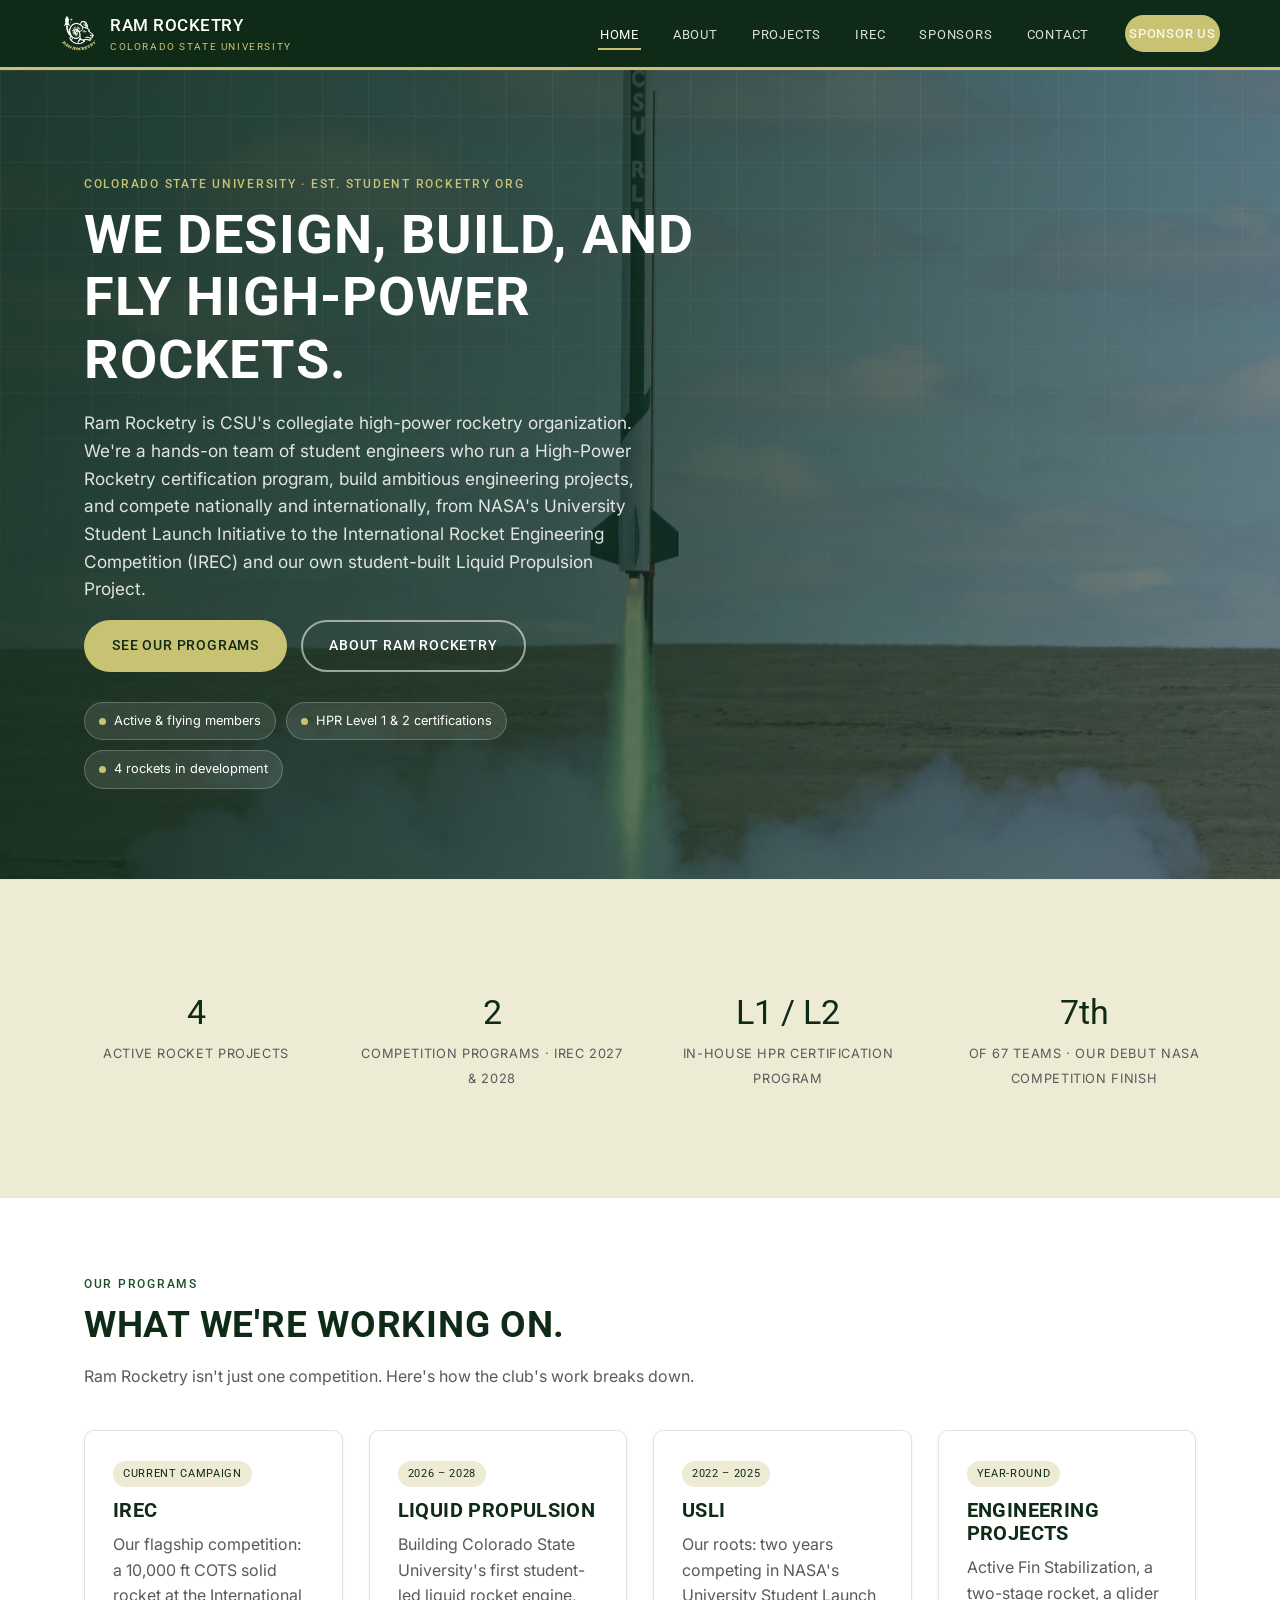
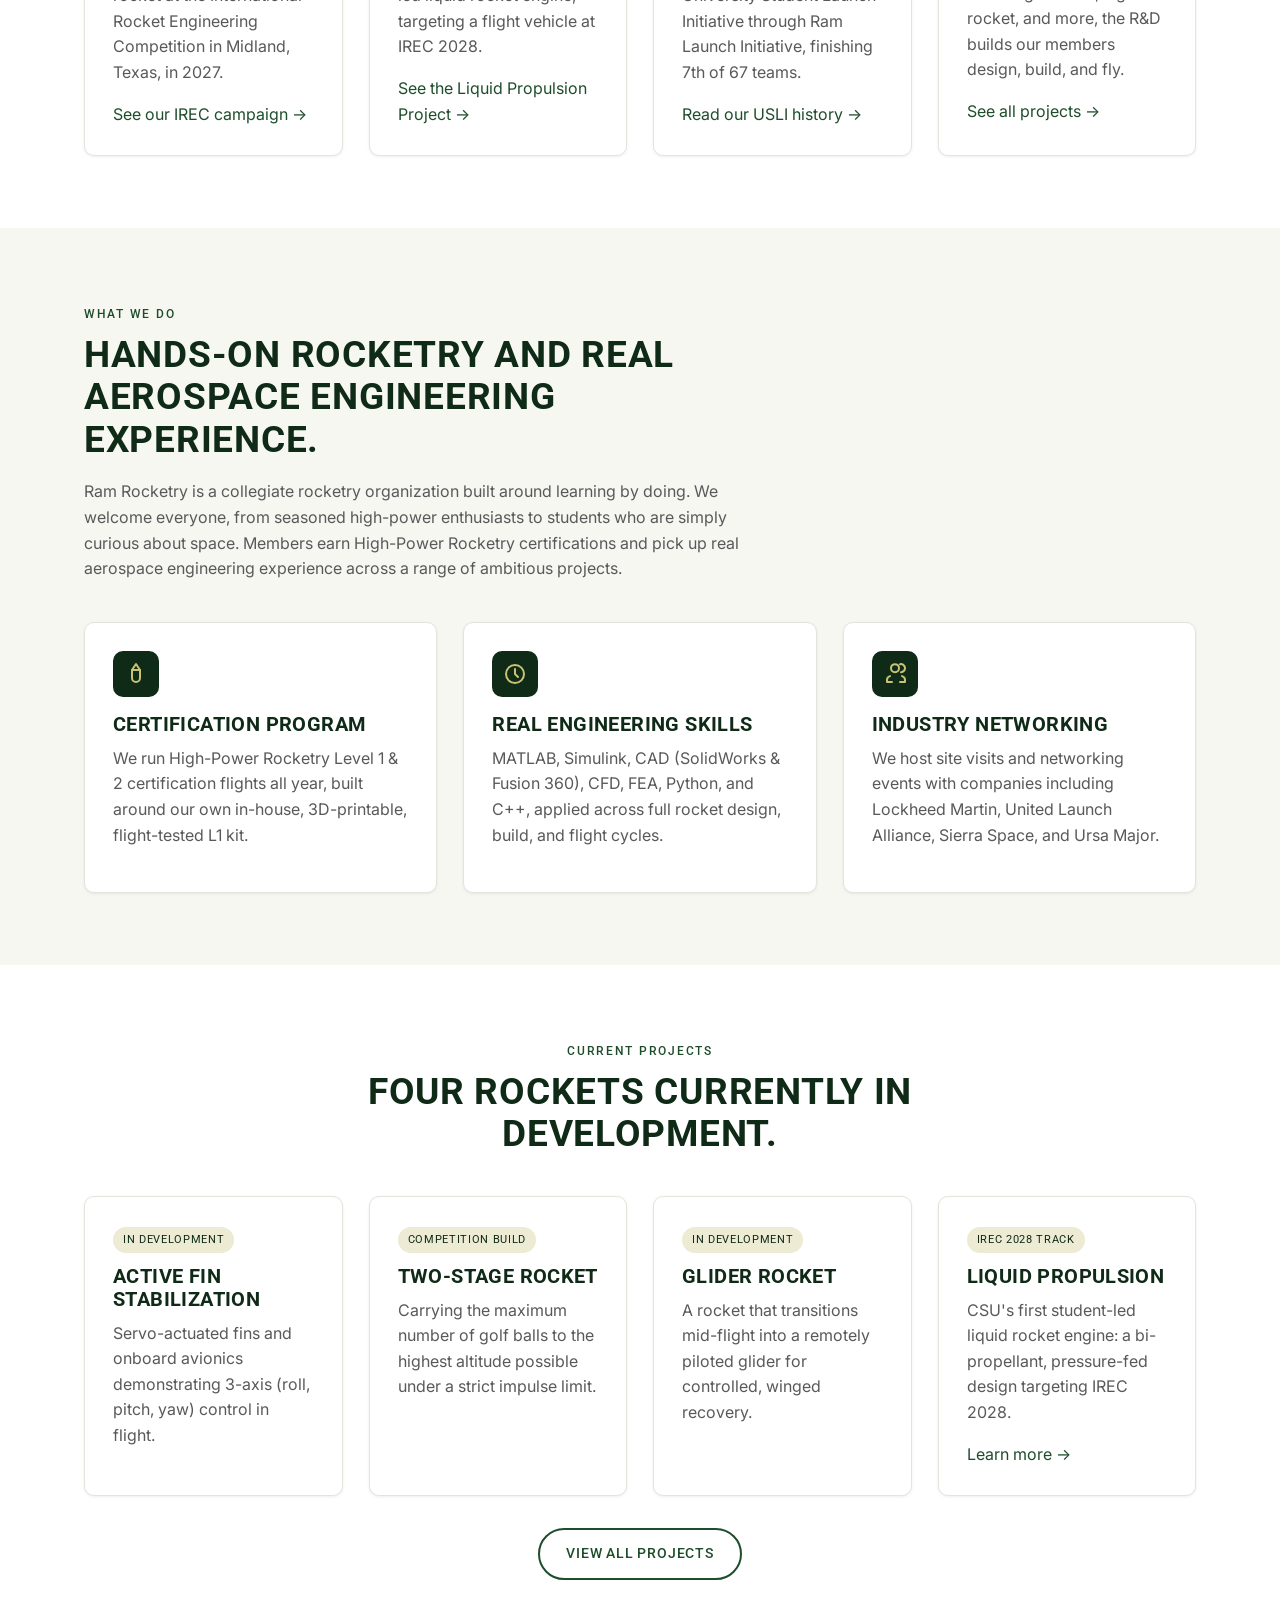
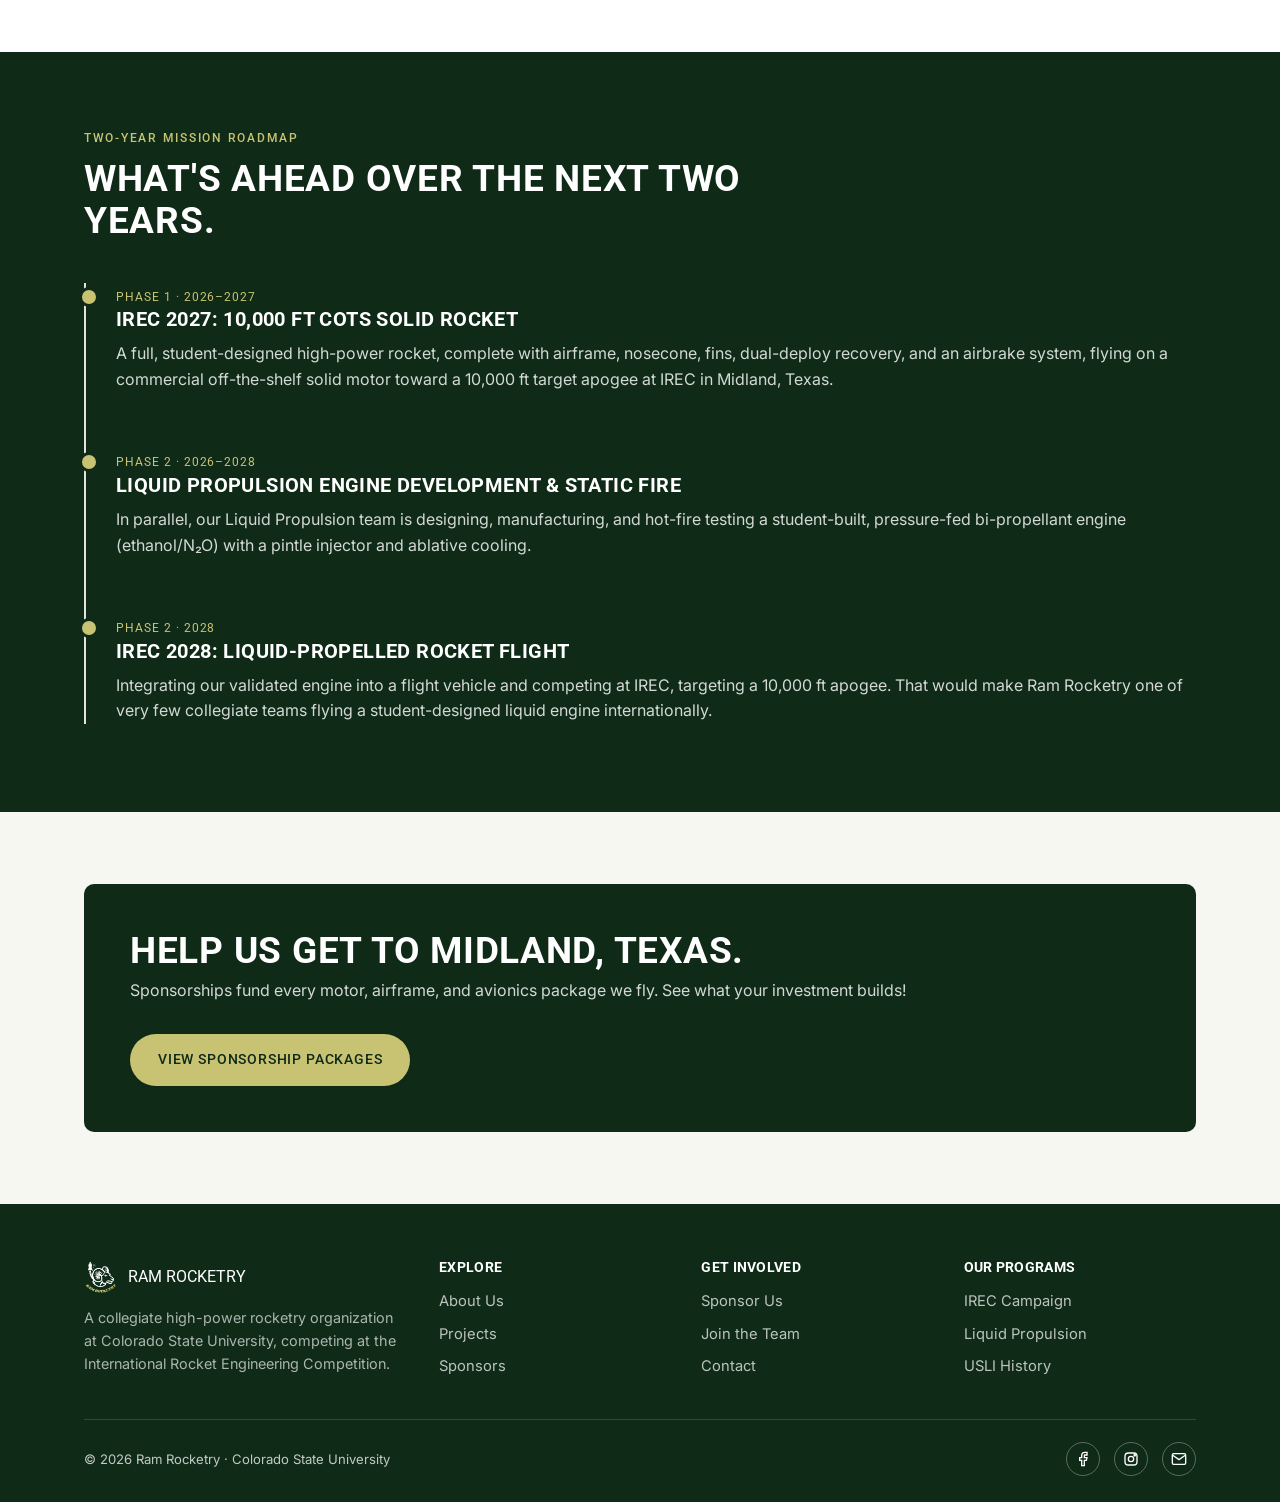
==== commit eba0abc4: "Remove orange eyebrow accents, plain-en headlines, add sponsor section - Eyebrow labels (small kicke" ====
--- a/index.html
+++ b/index.html
@@ -73,7 +73,7 @@
     <div class="container hero-grid">
       <div>
         <span class="eyebrow">Colorado State University · Est. Student Rocketry Org</span>
-        <h1>Building &amp; flying high-power rockets, one launch at a time.</h1>
+        <h1>We design, build, and fly high-power rockets.</h1>
         <p class="lede">Ram Rocketry is CSU's collegiate high-power rocketry organization. We're a hands-on team of student engineers who run a High-Power Rocketry certification program, build ambitious engineering projects, and compete nationally and internationally, from NASA's University Student Launch Initiative to the International Rocket Engineering Competition (IREC) and our own student-built Liquid Propulsion Project.</p>
         <div class="btn-row">
           <a href="projects.html" class="btn btn-gold">See Our Programs</a>
@@ -101,7 +101,7 @@
     <div class="container">
       <div class="section-head">
         <span class="eyebrow">Our Programs</span>
-        <h2>One team, running four programs at once.</h2>
+        <h2>What we're working on.</h2>
         <p>Ram Rocketry isn't just one competition. Here's how the club's work breaks down.</p>
       </div>
       <div class="grid grid-4">
@@ -137,7 +137,7 @@
     <div class="container">
       <div class="section-head">
         <span class="eyebrow">What We Do</span>
-        <h2>Hands-on rocketry, real aerospace engineering experience.</h2>
+        <h2>Hands-on rocketry and real aerospace engineering experience.</h2>
         <p>Ram Rocketry is a collegiate rocketry organization built around learning by doing. We welcome everyone, from seasoned high-power enthusiasts to students who are simply curious about space. Members earn High-Power Rocketry certifications and pick up real aerospace engineering experience across a range of ambitious projects.</p>
       </div>
       <div class="grid grid-3">
@@ -164,7 +164,7 @@
     <div class="container">
       <div class="section-head center">
         <span class="eyebrow">Current Projects</span>
-        <h2>Four rockets, four different engineering problems.</h2>
+        <h2>Four rockets currently in development.</h2>
       </div>
       <div class="grid grid-4">
         <div class="card">
@@ -199,7 +199,7 @@
     <div class="container">
       <div class="section-head">
         <span class="eyebrow">Two-Year Mission Roadmap</span>
-        <h2>From a competitive solid rocket to a student-built liquid engine.</h2>
+        <h2>What's ahead over the next two years.</h2>
       </div>
       <div class="timeline">
         <div class="timeline-item">
@@ -226,7 +226,7 @@
       <div class="cta-banner">
         <div>
           <h2>Help us get to Midland, Texas.</h2>
-          <p>Sponsorships fund every motor, airframe, and avionics package we fly. See what your investment builds.</p>
+          <p>Sponsorships fund every motor, airframe, and avionics package we fly. See what your investment builds!</p>
         </div>
         <a href="sponsors.html" class="btn btn-gold">View Sponsorship Packages</a>
       </div>
--- a/css/style.css
+++ b/css/style.css
@@ -71,17 +71,13 @@
   text-transform: uppercase;
   letter-spacing: 0.14em;
   font-size: 0.78rem;
-  color: var(--accent-orange);
+  color: var(--csu-green);
   font-weight: 500;
   margin-bottom: 10px;
 }
-.eyebrow::before {
-  content: "";
-  width: 22px;
-  height: 2px;
-  background: var(--accent-orange);
-  display: inline-block;
-}
+.hero .eyebrow,
+.page-hero .eyebrow,
+.section-dark .eyebrow { color: var(--csu-gold); }
 
 section { padding: 72px 0; }
 .section-alt { background: var(--bg-alt); }
@@ -273,7 +269,7 @@
 /* ---------- Transition callout ---------- */
 .callout {
   border: 1px solid var(--gray-200);
-  border-left: 5px solid var(--accent-orange);
+  border-left: 5px solid var(--csu-gold);
   background: #fff;
   border-radius: var(--radius);
   padding: 30px 32px;
@@ -282,7 +278,7 @@
 .callout h3 { margin-bottom: 10px; }
 .callout .tag {
   display: inline-block;
-  background: var(--accent-orange);
+  background: var(--csu-green-dark);
   color: #fff;
   font-family: var(--font-head);
   text-transform: uppercase;
@@ -354,8 +350,9 @@
   font-size: 0.75rem;
   letter-spacing: 0.08em;
   text-transform: uppercase;
-  color: var(--accent-orange);
-}
+  color: var(--csu-green);
+}
+.section-dark .phase-tag { color: var(--csu-gold); }
 
 /* ---------- Tables ---------- */
 table { width: 100%; border-collapse: collapse; margin: 18px 0 30px; }
@@ -406,6 +403,24 @@
   font-weight: 500;
 }
 .section-dark .chip { background: rgba(255,255,255,0.08); border-color: rgba(255,255,255,0.2); color: #fff; }
+
+/* ---------- Sponsor logos ---------- */
+.sponsor-logos {
+  display: flex;
+  flex-wrap: wrap;
+  align-items: center;
+  justify-content: center;
+  gap: 56px;
+  margin-top: 8px;
+}
+.sponsor-logos img {
+  height: 56px;
+  width: auto;
+  filter: grayscale(100%);
+  opacity: 0.75;
+  transition: filter 0.2s ease, opacity 0.2s ease;
+}
+.sponsor-logos a:hover img { filter: grayscale(0%); opacity: 1; }
 
 /* ---------- Tiers ---------- */
 .tier-grid { display: grid; grid-template-columns: repeat(4, minmax(0, 1fr)); gap: 20px; }
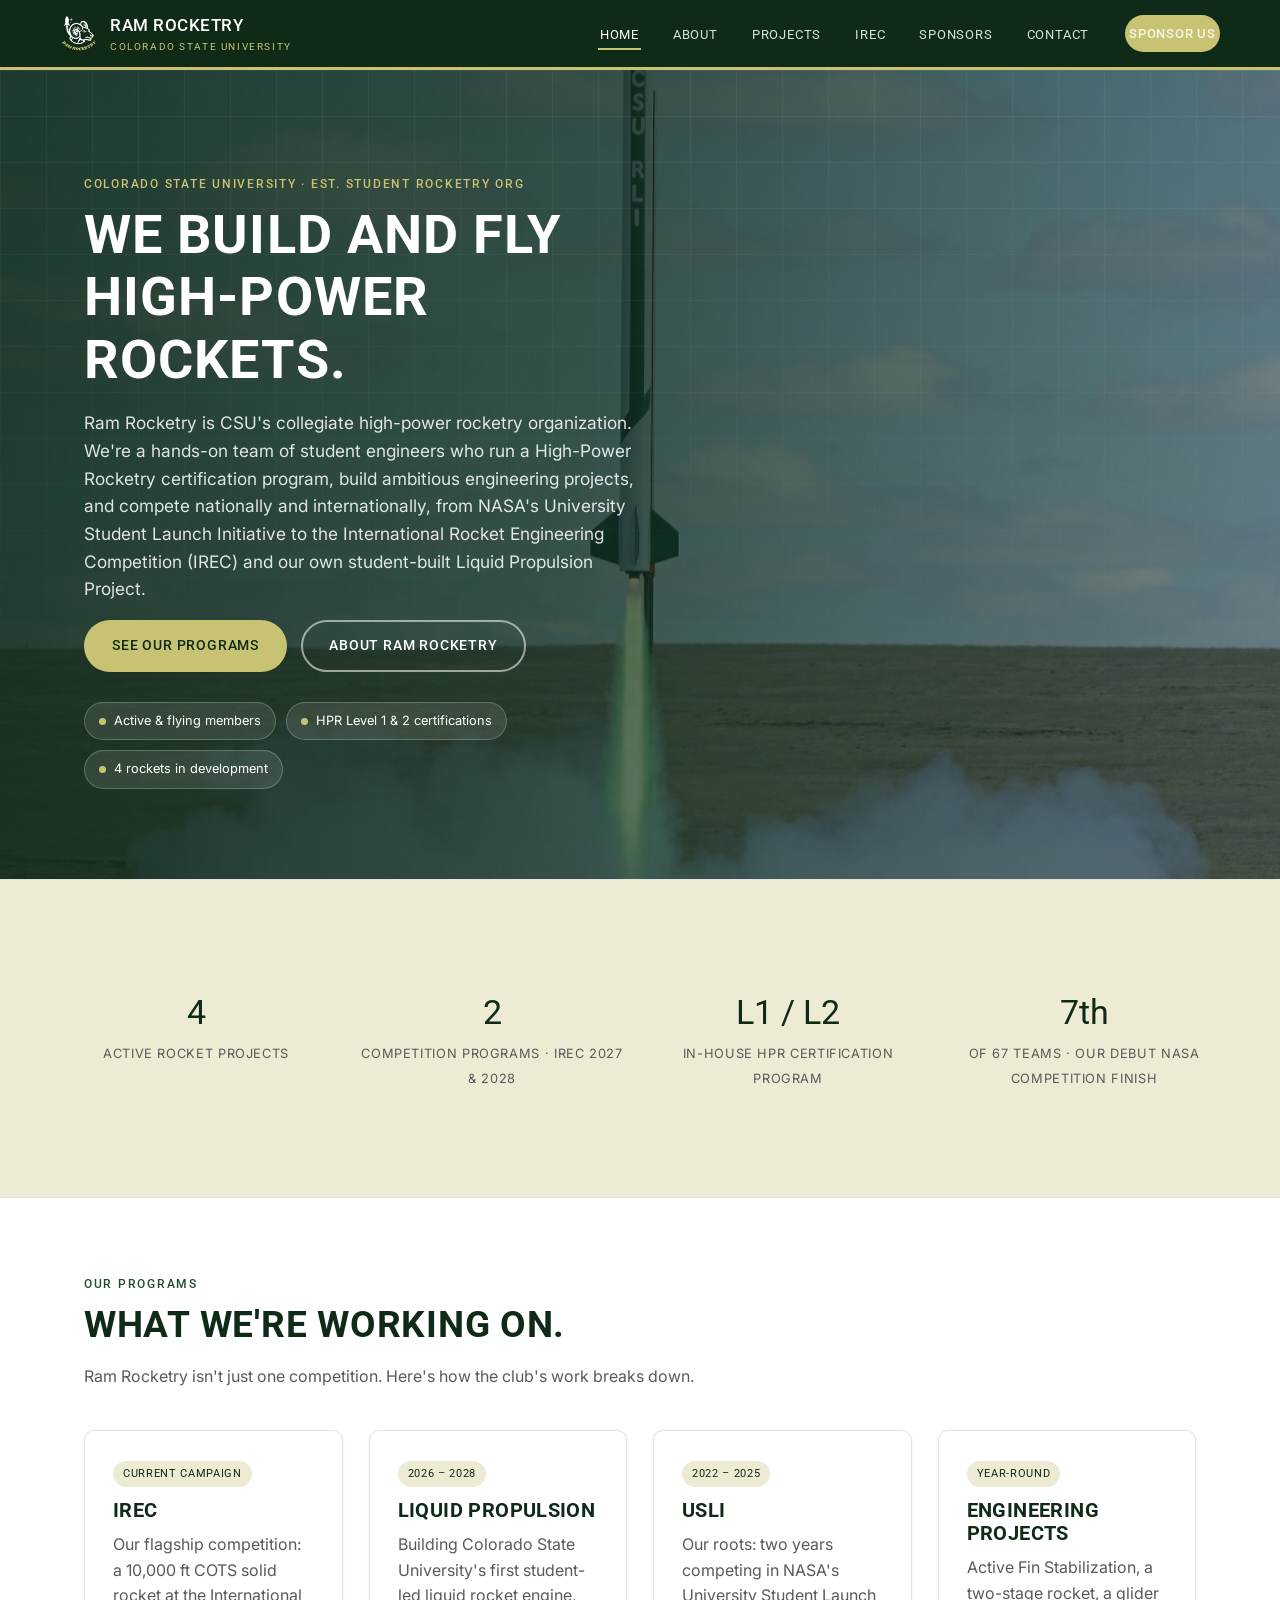
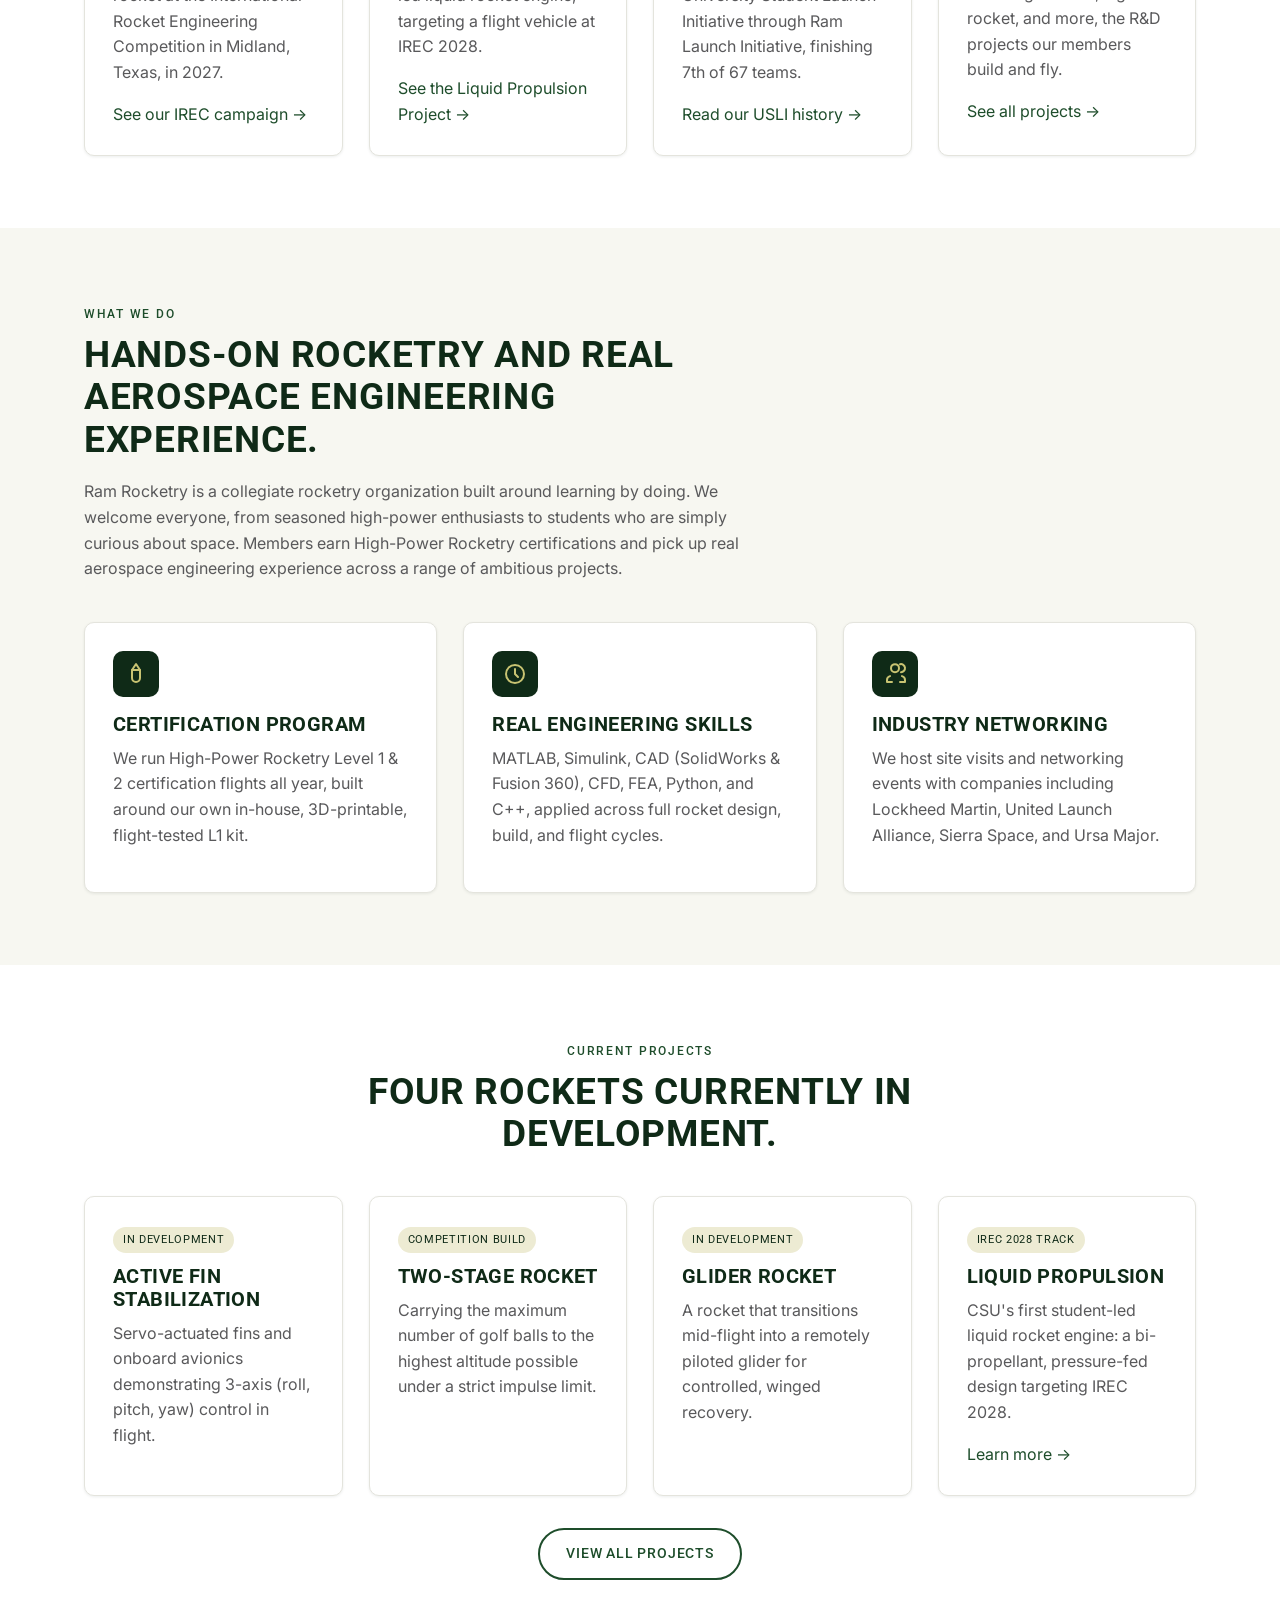
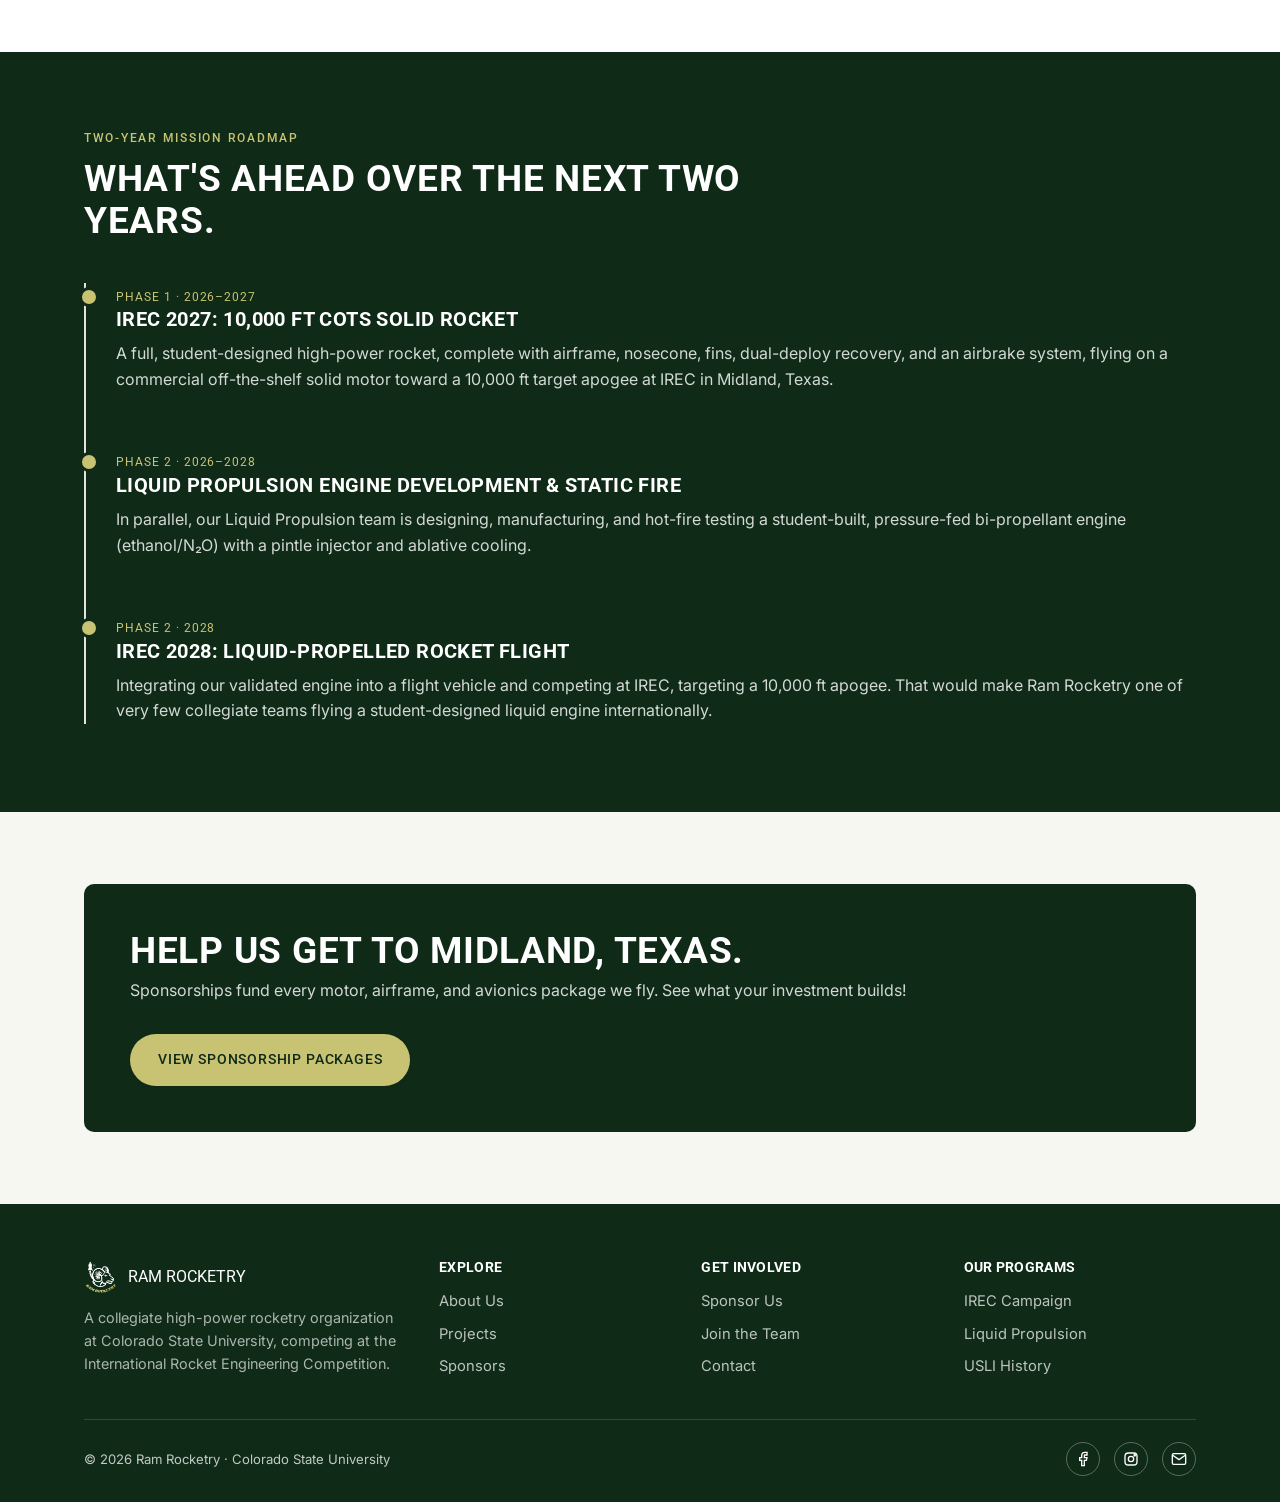
==== commit 12492a7a: "Drop "design, build, and fly" phrasing to avoid confusion with Design Build Fly That exact phrase is" ====
--- a/index.html
+++ b/index.html
@@ -73,7 +73,7 @@
     <div class="container hero-grid">
       <div>
         <span class="eyebrow">Colorado State University · Est. Student Rocketry Org</span>
-        <h1>We design, build, and fly high-power rockets.</h1>
+        <h1>We build and fly high-power rockets.</h1>
         <p class="lede">Ram Rocketry is CSU's collegiate high-power rocketry organization. We're a hands-on team of student engineers who run a High-Power Rocketry certification program, build ambitious engineering projects, and compete nationally and internationally, from NASA's University Student Launch Initiative to the International Rocket Engineering Competition (IREC) and our own student-built Liquid Propulsion Project.</p>
         <div class="btn-row">
           <a href="projects.html" class="btn btn-gold">See Our Programs</a>
@@ -126,7 +126,7 @@
         <div class="card">
           <span class="status">Year-Round</span>
           <h3>Engineering Projects</h3>
-          <p>Active Fin Stabilization, a two-stage rocket, a glider rocket, and more, the R&amp;D builds our members design, build, and fly.</p>
+          <p>Active Fin Stabilization, a two-stage rocket, a glider rocket, and more, the R&amp;D projects our members build and fly.</p>
           <p style="margin-bottom:0;"><a href="projects.html">See all projects →</a></p>
         </div>
       </div>
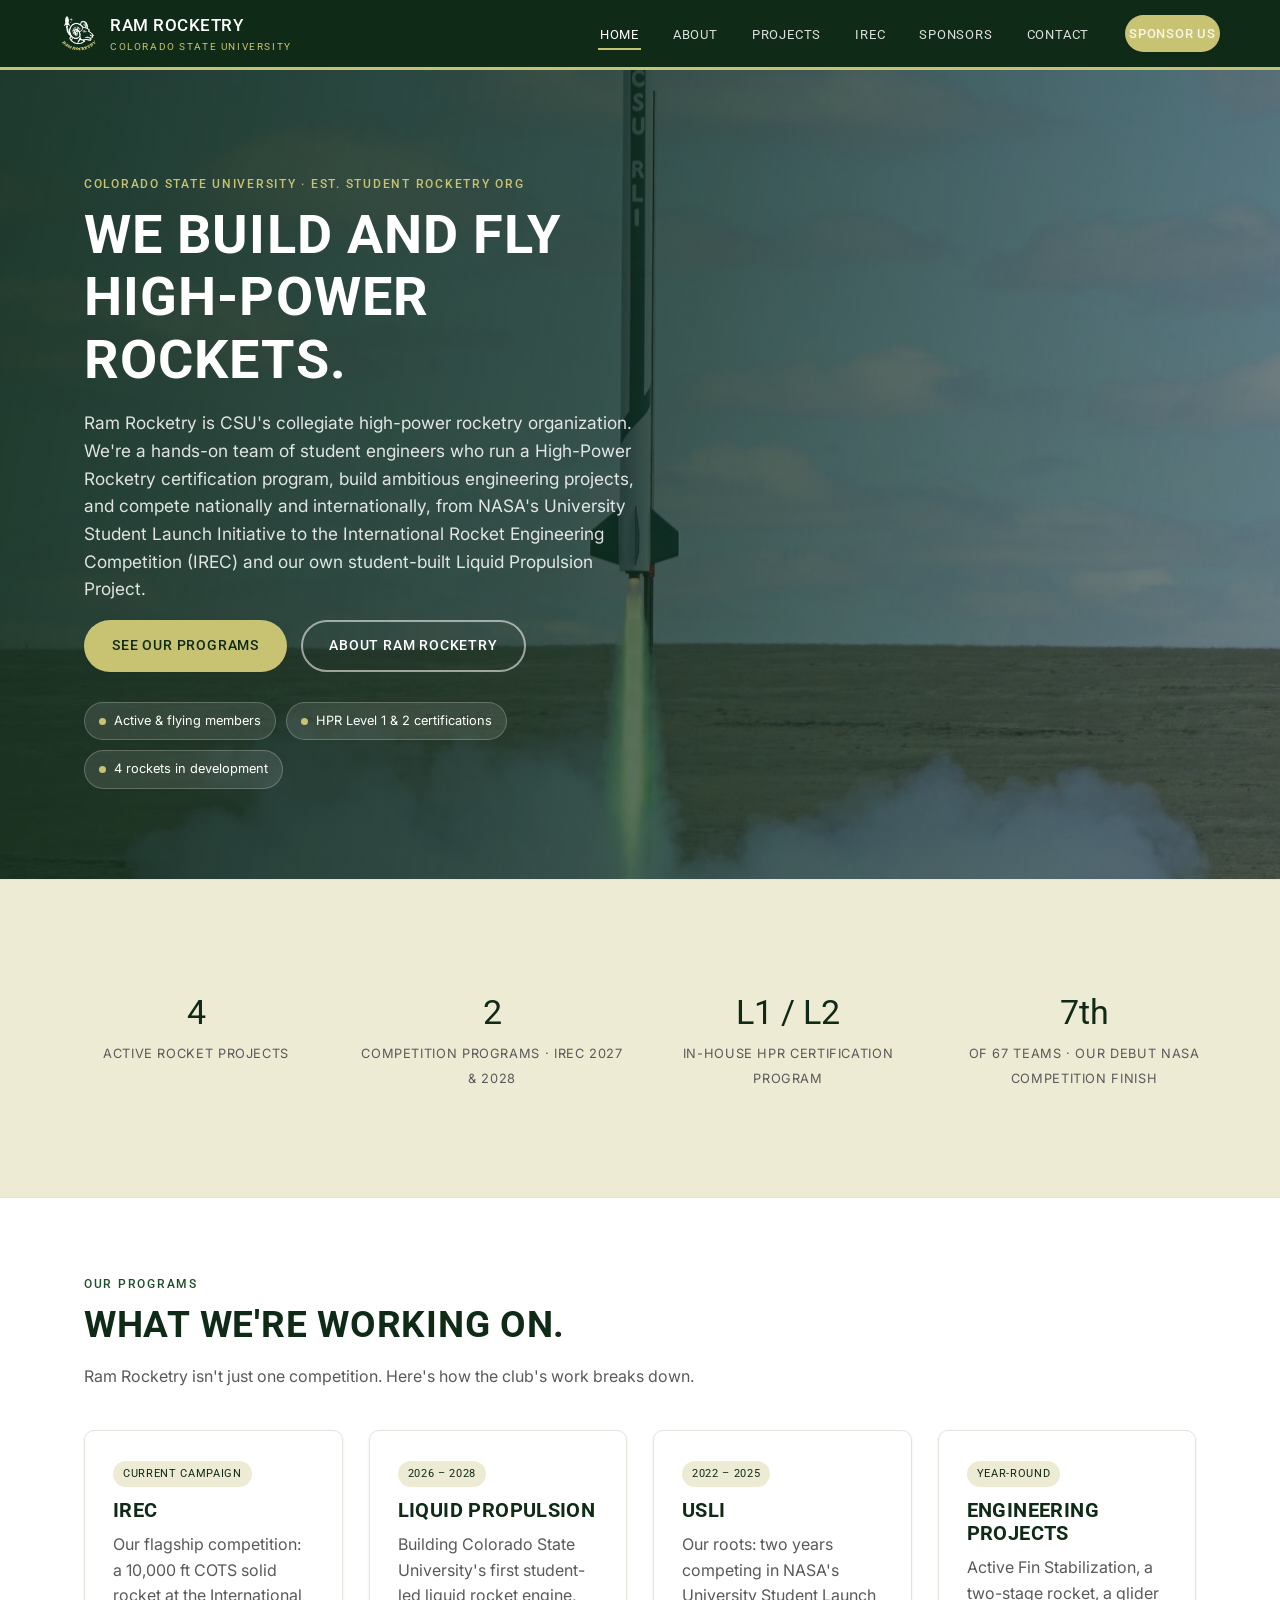
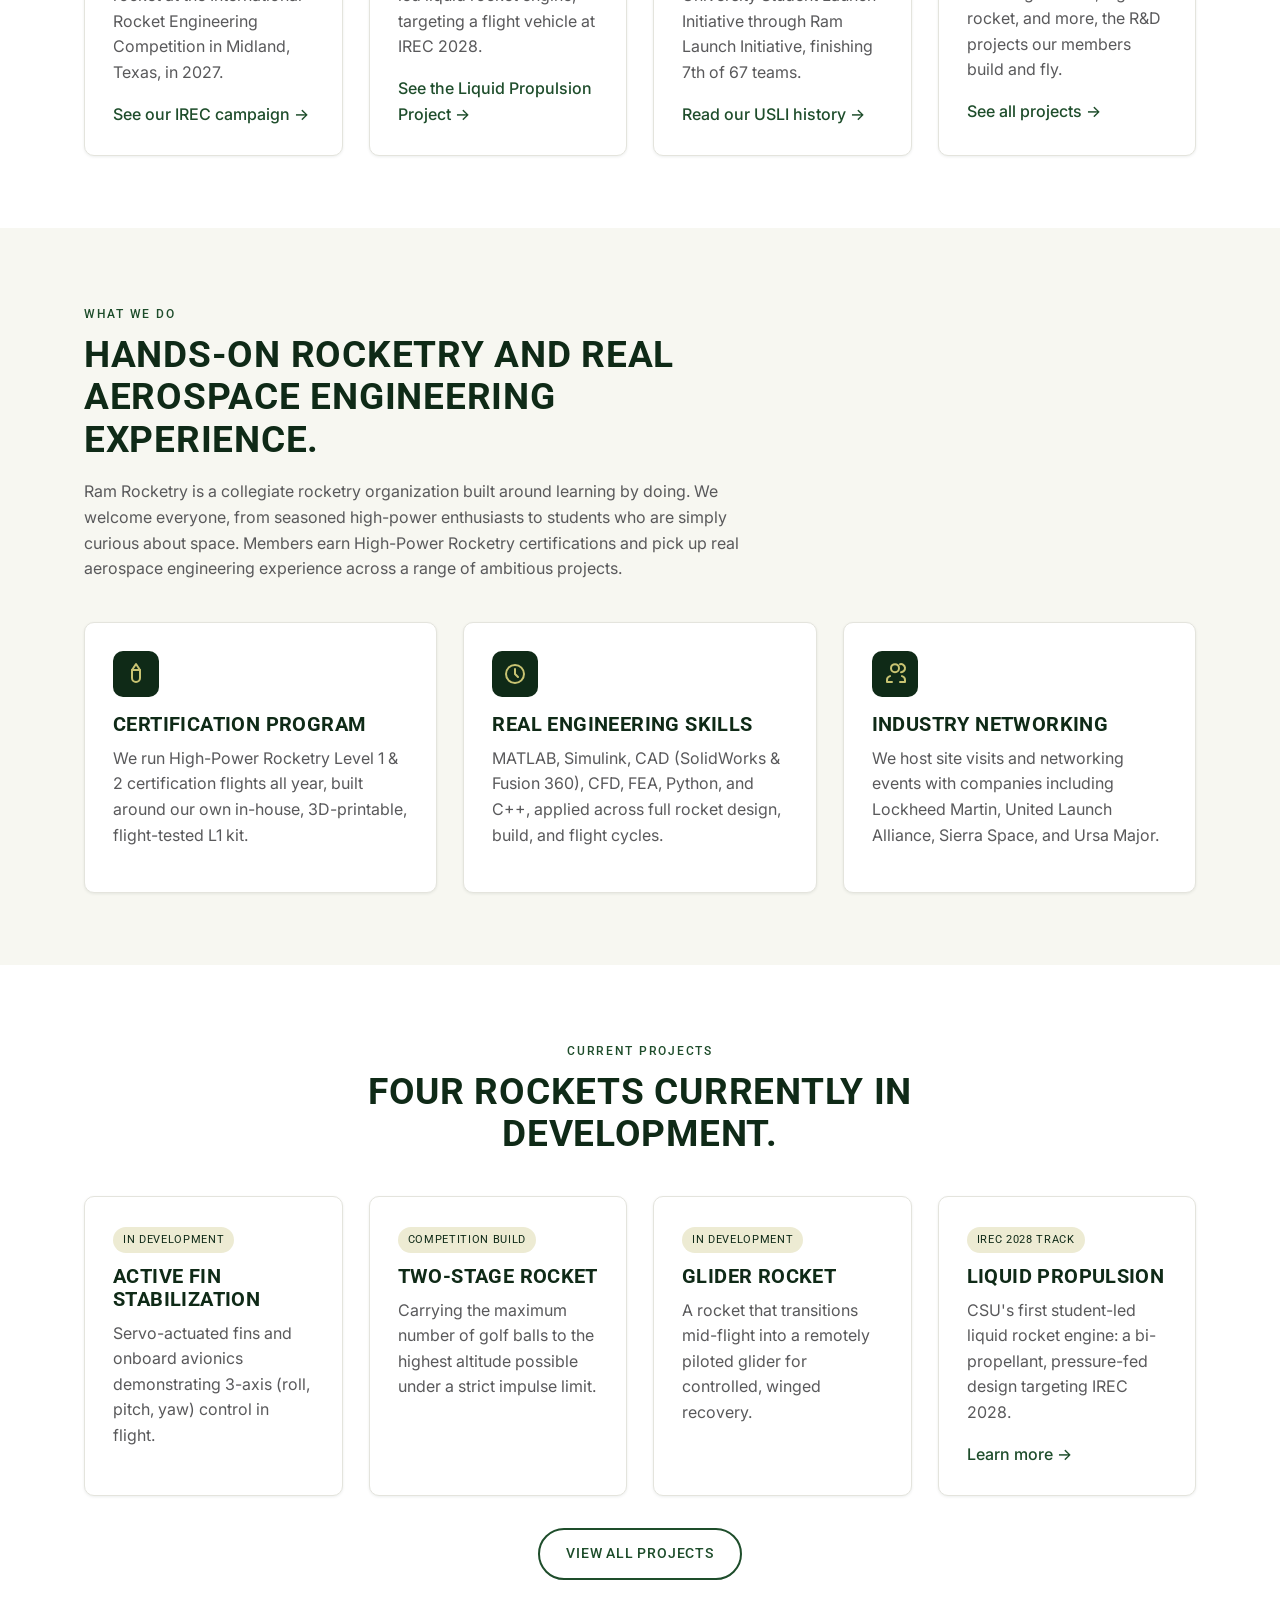
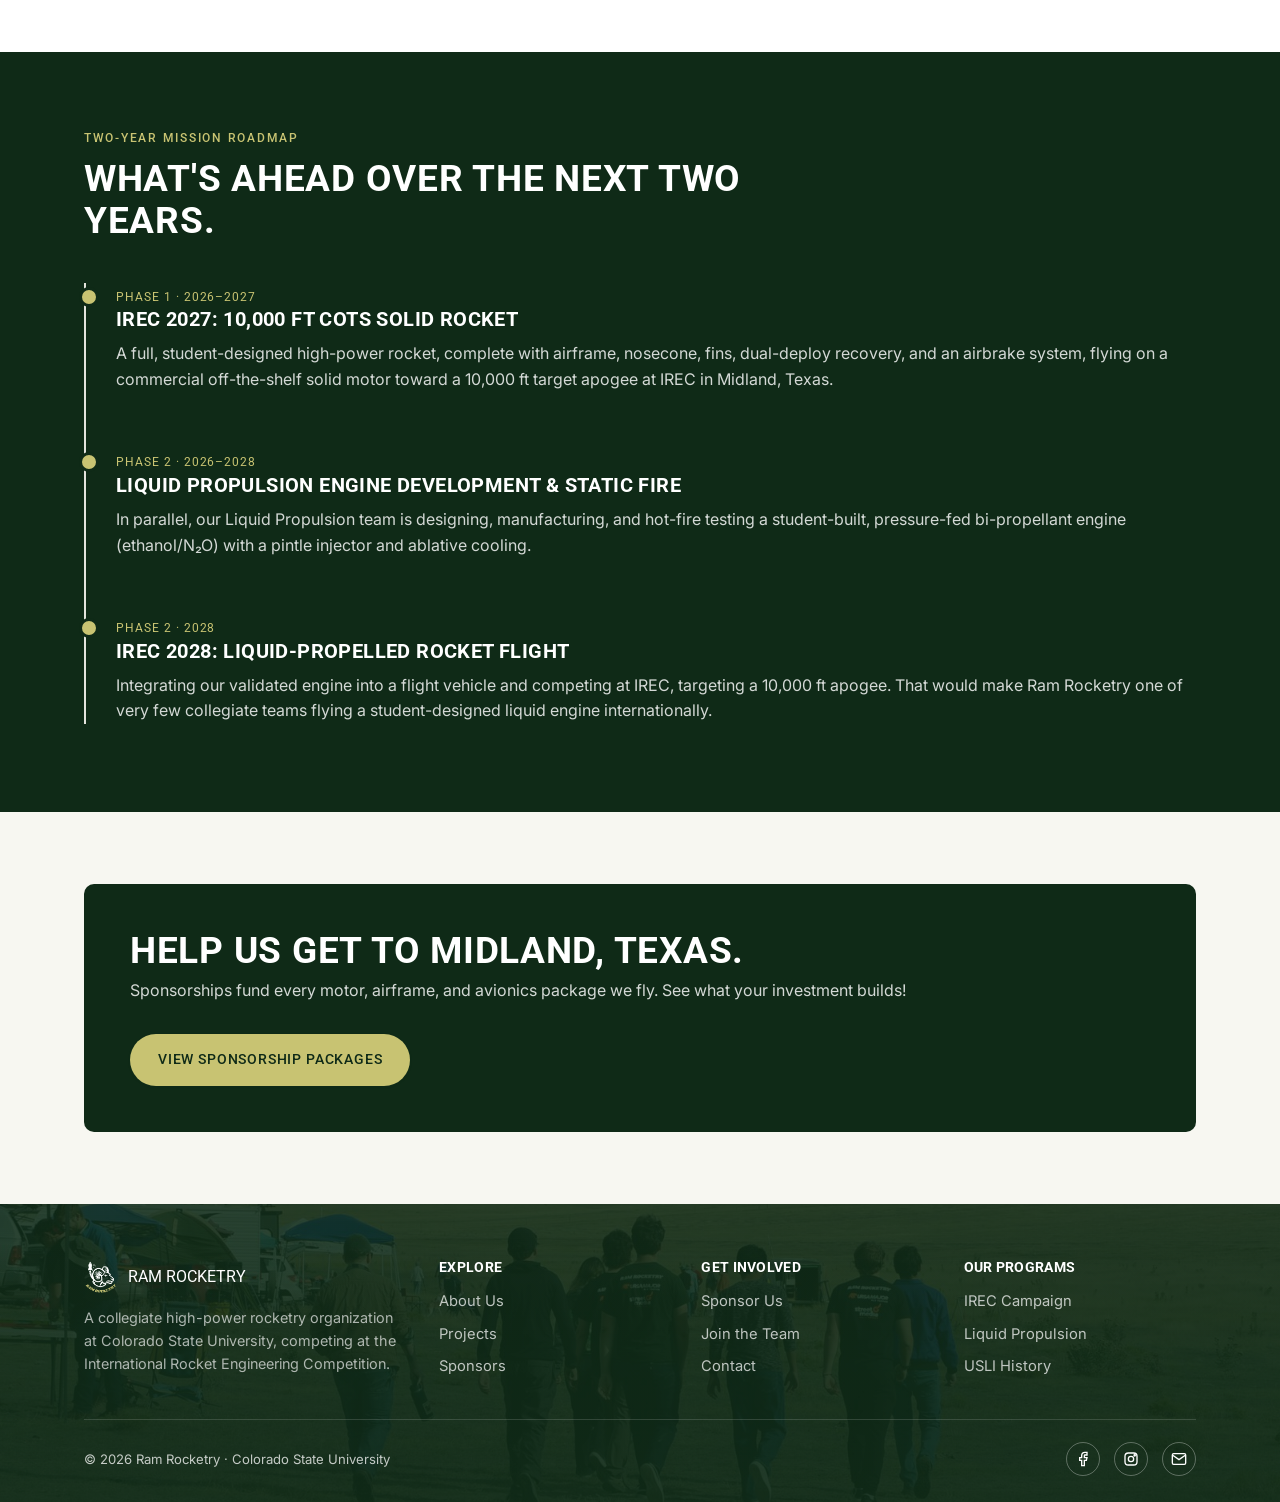
==== commit 631c16d0: "Make program/project cards fully clickable, not just their arrow link Cards that lift on hover and l" ====
--- a/index.html
+++ b/index.html
@@ -105,30 +105,30 @@
         <p>Ram Rocketry isn't just one competition. Here's how the club's work breaks down.</p>
       </div>
       <div class="grid grid-4">
-        <div class="card">
+        <a class="card" href="irec.html">
           <span class="status">Current Campaign</span>
           <h3>IREC</h3>
           <p>Our flagship competition: a 10,000&nbsp;ft COTS solid rocket at the International Rocket Engineering Competition in Midland, Texas, in 2027.</p>
-          <p style="margin-bottom:0;"><a href="irec.html">See our IREC campaign →</a></p>
-        </div>
-        <div class="card">
+          <p class="card-link" style="margin-bottom:0;">See our IREC campaign →</p>
+        </a>
+        <a class="card" href="liquid-propulsion.html">
           <span class="status">2026 – 2028</span>
           <h3>Liquid Propulsion</h3>
           <p>Building Colorado State University's first student-led liquid rocket engine, targeting a flight vehicle at IREC 2028.</p>
-          <p style="margin-bottom:0;"><a href="liquid-propulsion.html">See the Liquid Propulsion Project →</a></p>
-        </div>
-        <div class="card">
+          <p class="card-link" style="margin-bottom:0;">See the Liquid Propulsion Project →</p>
+        </a>
+        <a class="card" href="usli.html">
           <span class="status">2022 – 2025</span>
           <h3>USLI</h3>
           <p>Our roots: two years competing in NASA's University Student Launch Initiative through Ram Launch Initiative, finishing 7th of 67 teams.</p>
-          <p style="margin-bottom:0;"><a href="usli.html">Read our USLI history →</a></p>
-        </div>
-        <div class="card">
+          <p class="card-link" style="margin-bottom:0;">Read our USLI history →</p>
+        </a>
+        <a class="card" href="projects.html">
           <span class="status">Year-Round</span>
           <h3>Engineering Projects</h3>
           <p>Active Fin Stabilization, a two-stage rocket, a glider rocket, and more, the R&amp;D projects our members build and fly.</p>
-          <p style="margin-bottom:0;"><a href="projects.html">See all projects →</a></p>
-        </div>
+          <p class="card-link" style="margin-bottom:0;">See all projects →</p>
+        </a>
       </div>
     </div>
   </section>
@@ -182,12 +182,12 @@
           <h3>Glider Rocket</h3>
           <p>A rocket that transitions mid-flight into a remotely piloted glider for controlled, winged recovery.</p>
         </div>
-        <div class="card">
+        <a class="card" href="liquid-propulsion.html">
           <span class="status">IREC 2028 Track</span>
           <h3>Liquid Propulsion</h3>
           <p>CSU's first student-led liquid rocket engine: a bi-propellant, pressure-fed design targeting IREC 2028.</p>
-          <p style="margin-bottom:0;"><a href="liquid-propulsion.html">Learn more →</a></p>
-        </div>
+          <p class="card-link" style="margin-bottom:0;">Learn more →</p>
+        </a>
       </div>
       <div class="text-center" style="margin-top:32px;">
         <a href="projects.html" class="btn btn-outline-dark">View All Projects</a>
--- a/css/style.css
+++ b/css/style.css
@@ -198,17 +198,6 @@
   color: #fff;
   padding: 100px 0 90px;
 }
-.hero::before {
-  content: "";
-  position: absolute;
-  inset: 0;
-  background-image:
-    linear-gradient(rgba(255,255,255,0.055) 1px, transparent 1px),
-    linear-gradient(90deg, rgba(255,255,255,0.055) 1px, transparent 1px);
-  background-size: 46px 46px;
-  mask-image: linear-gradient(180deg, rgba(0,0,0,0.9), transparent 85%);
-  pointer-events: none;
-}
 .hero-grid {
   position: relative;
   display: grid;
@@ -305,6 +294,9 @@
   height: 100%;
 }
 .card:hover { transform: translateY(-4px); box-shadow: var(--shadow-md); }
+a.card { display: block; color: inherit; text-decoration: none; }
+.card-link { color: var(--csu-green); font-weight: 500; }
+.card:hover .card-link { text-decoration: underline; }
 .card .icon {
   width: 46px; height: 46px;
   border-radius: 10px;
@@ -461,7 +453,9 @@
 
 /* ---------- Footer ---------- */
 .site-footer {
-  background: var(--csu-green-dark);
+  background:
+    linear-gradient(180deg, rgba(15,42,23,0.88), rgba(15,42,23,0.93)),
+    url("../assets/photos/sponsors-team.jpg") center 55%/cover no-repeat;
   color: rgba(255,255,255,0.75);
   padding: 56px 0 26px;
 }
@@ -520,13 +514,14 @@
   align-items: center;
 }
 .list-check { list-style: none; padding: 0; margin: 0; }
-.list-check li { position: relative; padding-left: 28px; margin-bottom: 12px; color: var(--gray-700); }
+.list-check li { position: relative; padding-left: 26px; margin-bottom: 12px; color: var(--gray-700); }
 .list-check li::before {
-  content: "";
-  position: absolute; left: 0; top: 6px;
-  width: 16px; height: 16px;
-  border-radius: 4px;
-  background: var(--csu-gold);
+  content: "\2192";
+  position: absolute; left: 0; top: 0;
+  color: var(--csu-green);
+  font-weight: 700;
+  font-size: 1.05em;
+  line-height: 1.6;
 }
 
 /* ---------- Responsive ---------- */
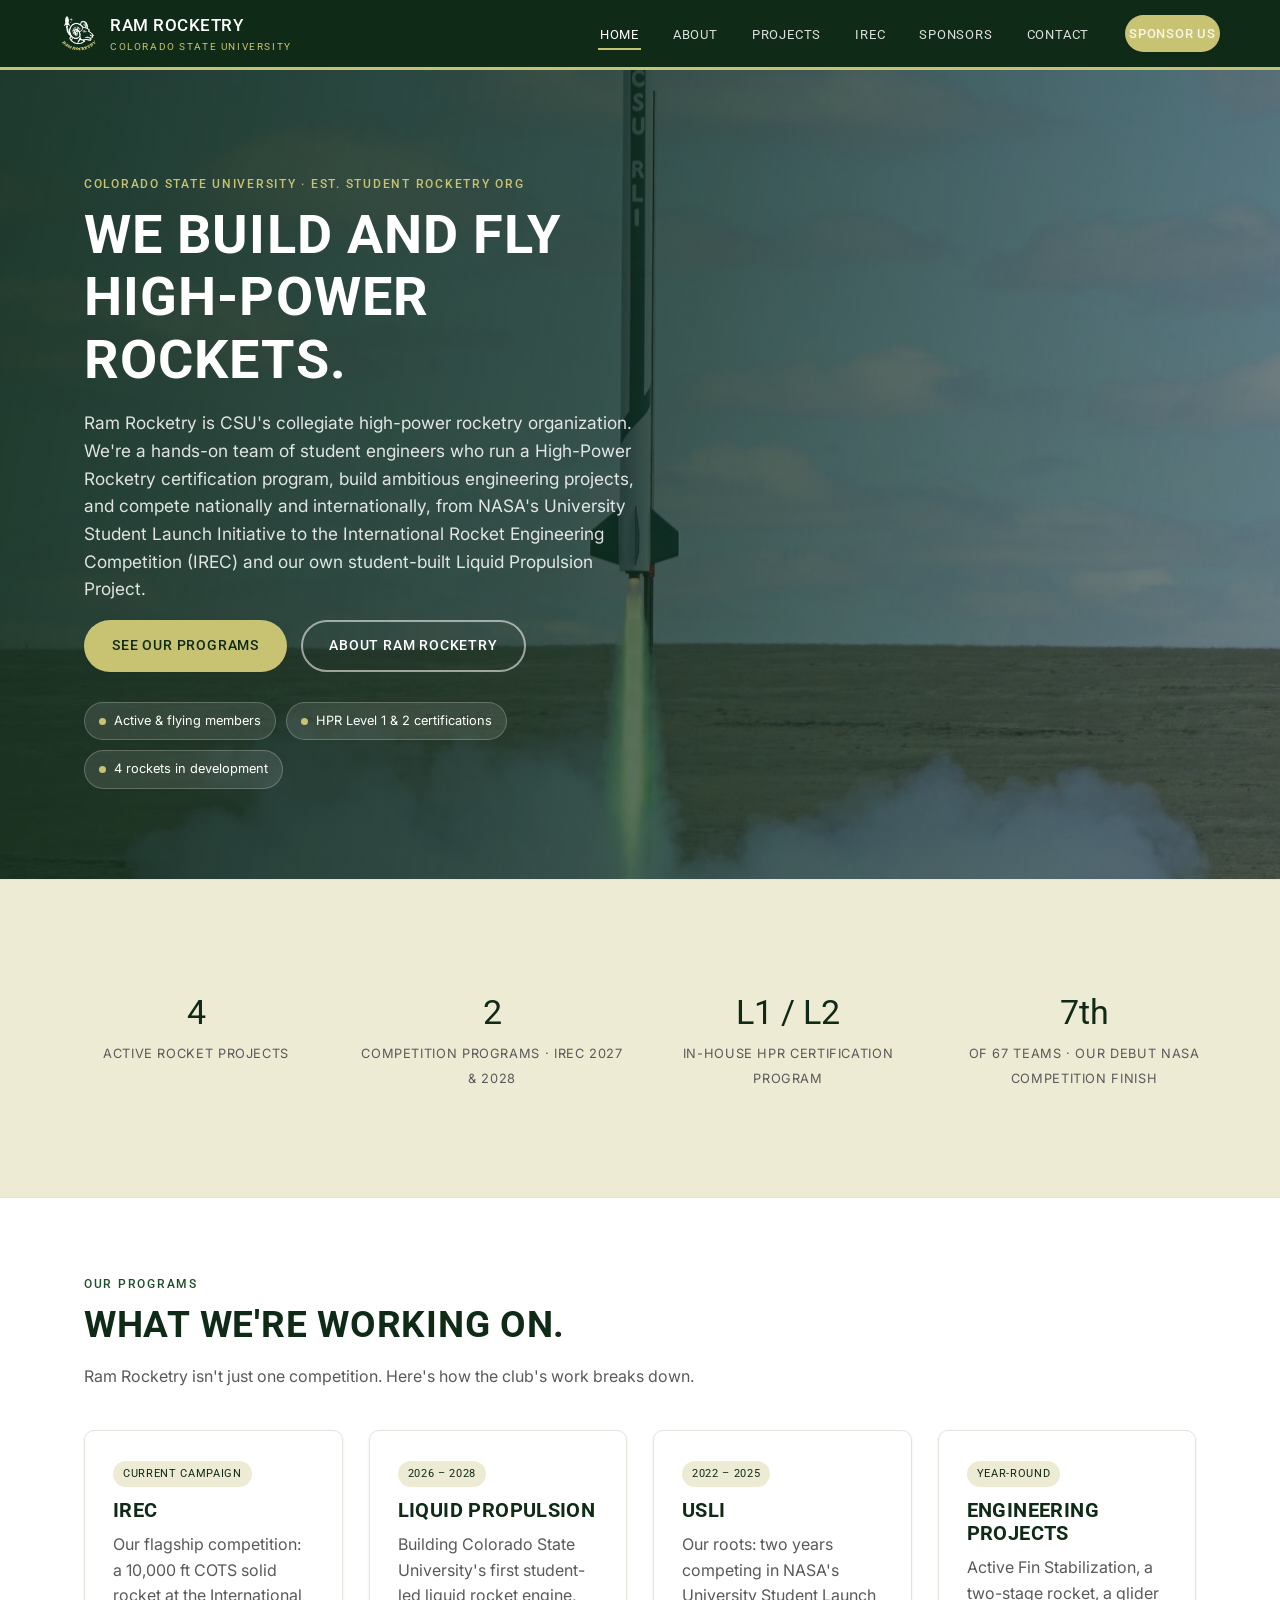
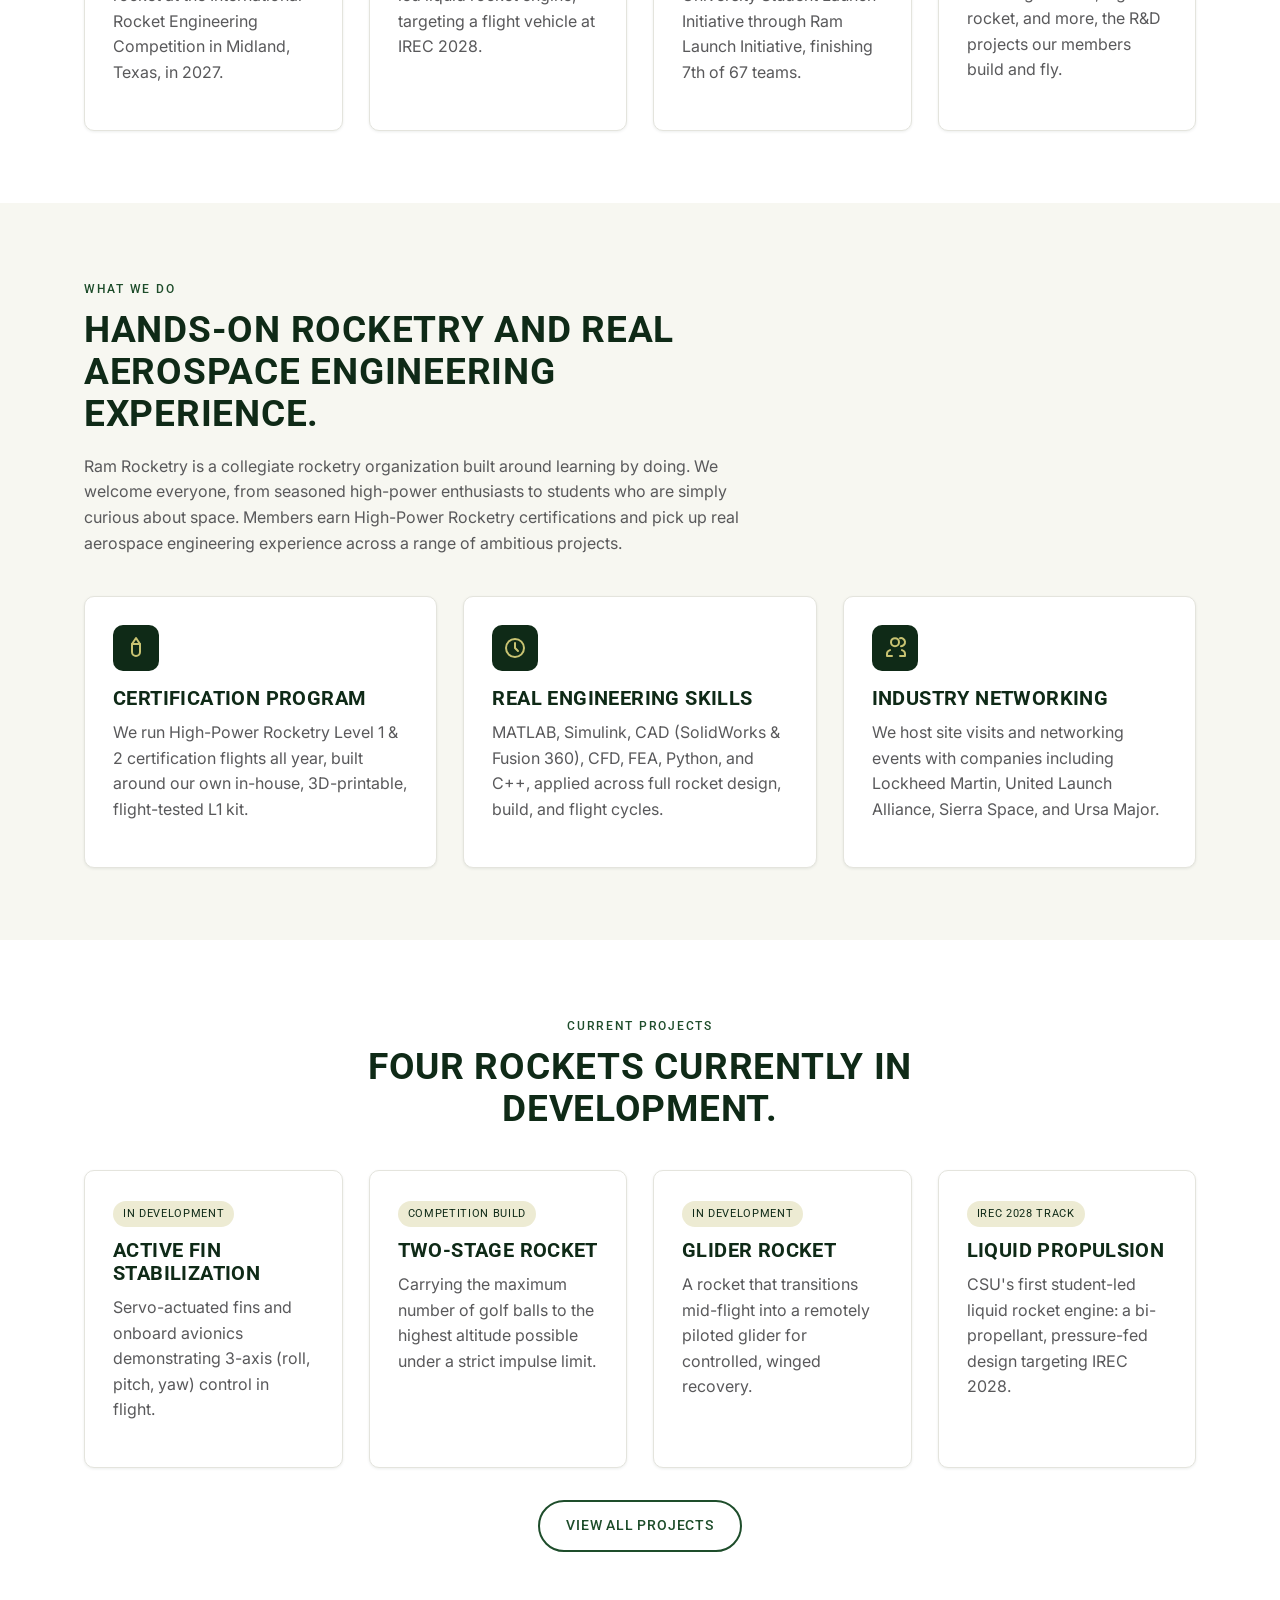
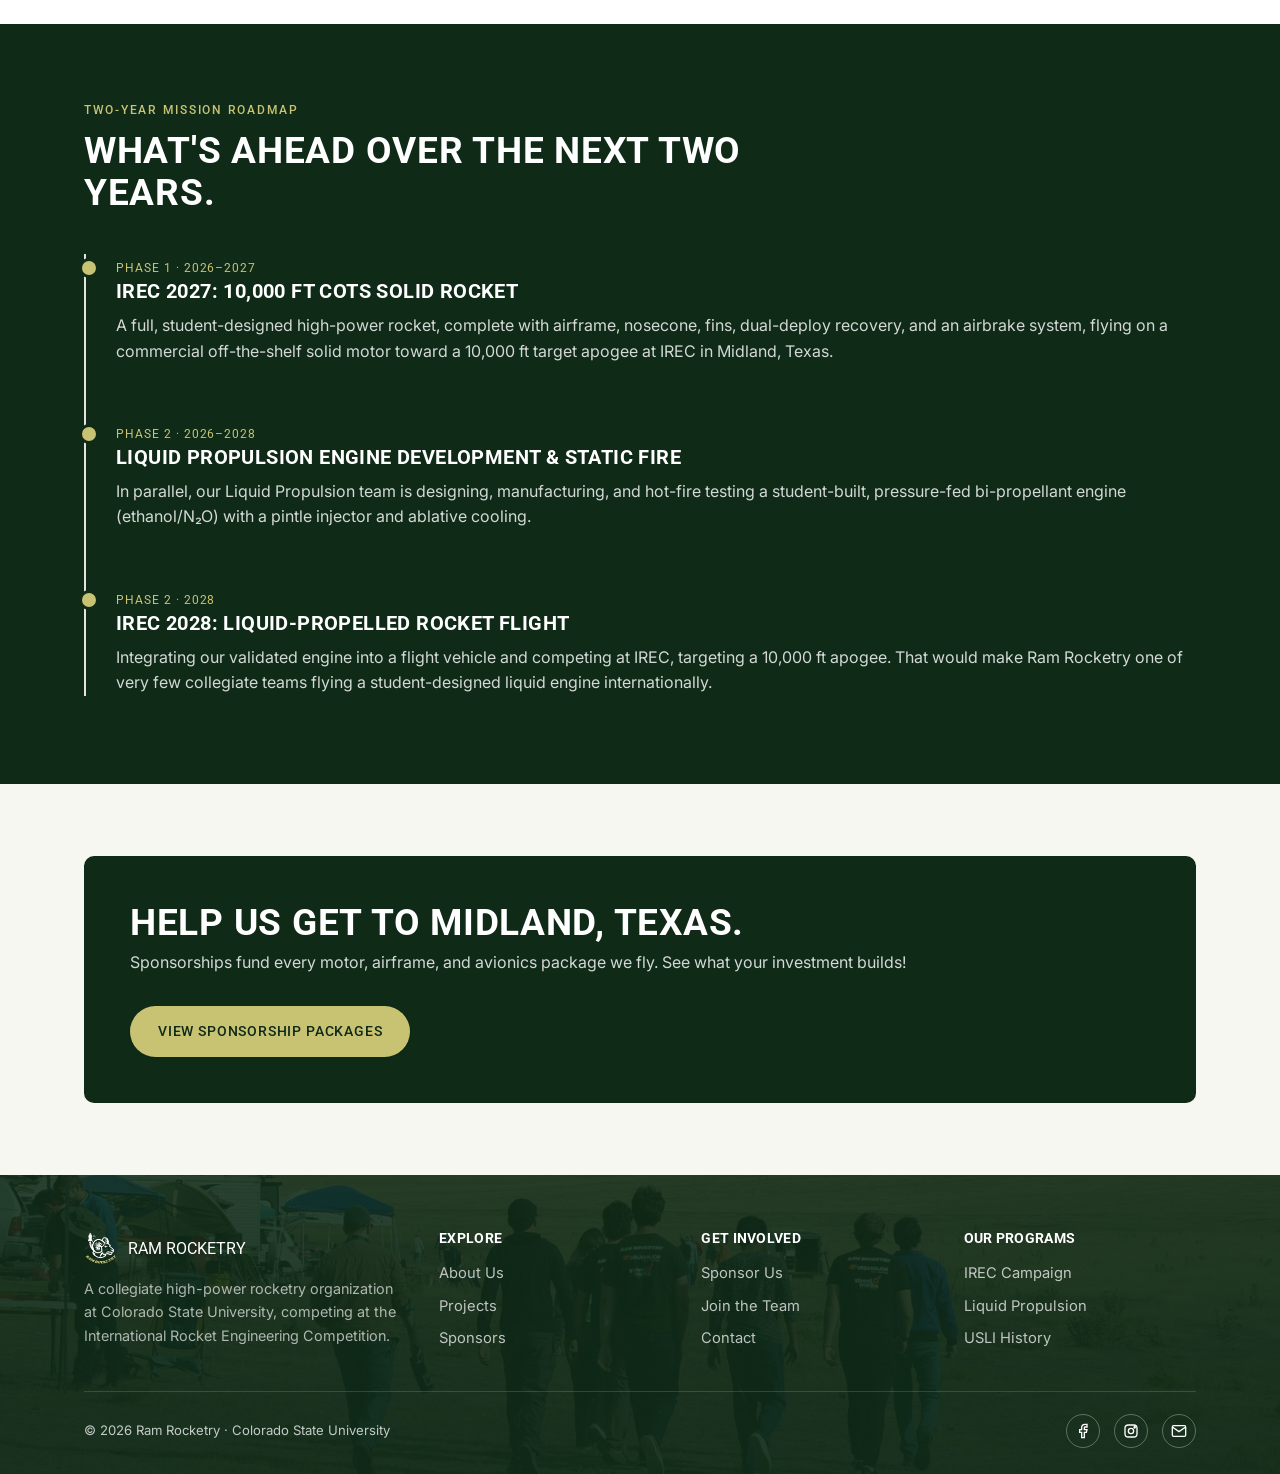
==== commit 6972c7e9: "Remove redundant "See the... project ->" text from clickable cards Now that the whole card is a link" ====
--- a/index.html
+++ b/index.html
@@ -108,27 +108,19 @@
         <a class="card" href="irec.html">
           <span class="status">Current Campaign</span>
           <h3>IREC</h3>
-          <p>Our flagship competition: a 10,000&nbsp;ft COTS solid rocket at the International Rocket Engineering Competition in Midland, Texas, in 2027.</p>
-          <p class="card-link" style="margin-bottom:0;">See our IREC campaign →</p>
-        </a>
+          <p>Our flagship competition: a 10,000&nbsp;ft COTS solid rocket at the International Rocket Engineering Competition in Midland, Texas, in 2027.</p>        </a>
         <a class="card" href="liquid-propulsion.html">
           <span class="status">2026 – 2028</span>
           <h3>Liquid Propulsion</h3>
-          <p>Building Colorado State University's first student-led liquid rocket engine, targeting a flight vehicle at IREC 2028.</p>
-          <p class="card-link" style="margin-bottom:0;">See the Liquid Propulsion Project →</p>
-        </a>
+          <p>Building Colorado State University's first student-led liquid rocket engine, targeting a flight vehicle at IREC 2028.</p>        </a>
         <a class="card" href="usli.html">
           <span class="status">2022 – 2025</span>
           <h3>USLI</h3>
-          <p>Our roots: two years competing in NASA's University Student Launch Initiative through Ram Launch Initiative, finishing 7th of 67 teams.</p>
-          <p class="card-link" style="margin-bottom:0;">Read our USLI history →</p>
-        </a>
+          <p>Our roots: two years competing in NASA's University Student Launch Initiative through Ram Launch Initiative, finishing 7th of 67 teams.</p>        </a>
         <a class="card" href="projects.html">
           <span class="status">Year-Round</span>
           <h3>Engineering Projects</h3>
-          <p>Active Fin Stabilization, a two-stage rocket, a glider rocket, and more, the R&amp;D projects our members build and fly.</p>
-          <p class="card-link" style="margin-bottom:0;">See all projects →</p>
-        </a>
+          <p>Active Fin Stabilization, a two-stage rocket, a glider rocket, and more, the R&amp;D projects our members build and fly.</p>        </a>
       </div>
     </div>
   </section>
@@ -185,9 +177,7 @@
         <a class="card" href="liquid-propulsion.html">
           <span class="status">IREC 2028 Track</span>
           <h3>Liquid Propulsion</h3>
-          <p>CSU's first student-led liquid rocket engine: a bi-propellant, pressure-fed design targeting IREC 2028.</p>
-          <p class="card-link" style="margin-bottom:0;">Learn more →</p>
-        </a>
+          <p>CSU's first student-led liquid rocket engine: a bi-propellant, pressure-fed design targeting IREC 2028.</p>        </a>
       </div>
       <div class="text-center" style="margin-top:32px;">
         <a href="projects.html" class="btn btn-outline-dark">View All Projects</a>
--- a/css/style.css
+++ b/css/style.css
@@ -295,8 +295,6 @@
 }
 .card:hover { transform: translateY(-4px); box-shadow: var(--shadow-md); }
 a.card { display: block; color: inherit; text-decoration: none; }
-.card-link { color: var(--csu-green); font-weight: 500; }
-.card:hover .card-link { text-decoration: underline; }
 .card .icon {
   width: 46px; height: 46px;
   border-radius: 10px;
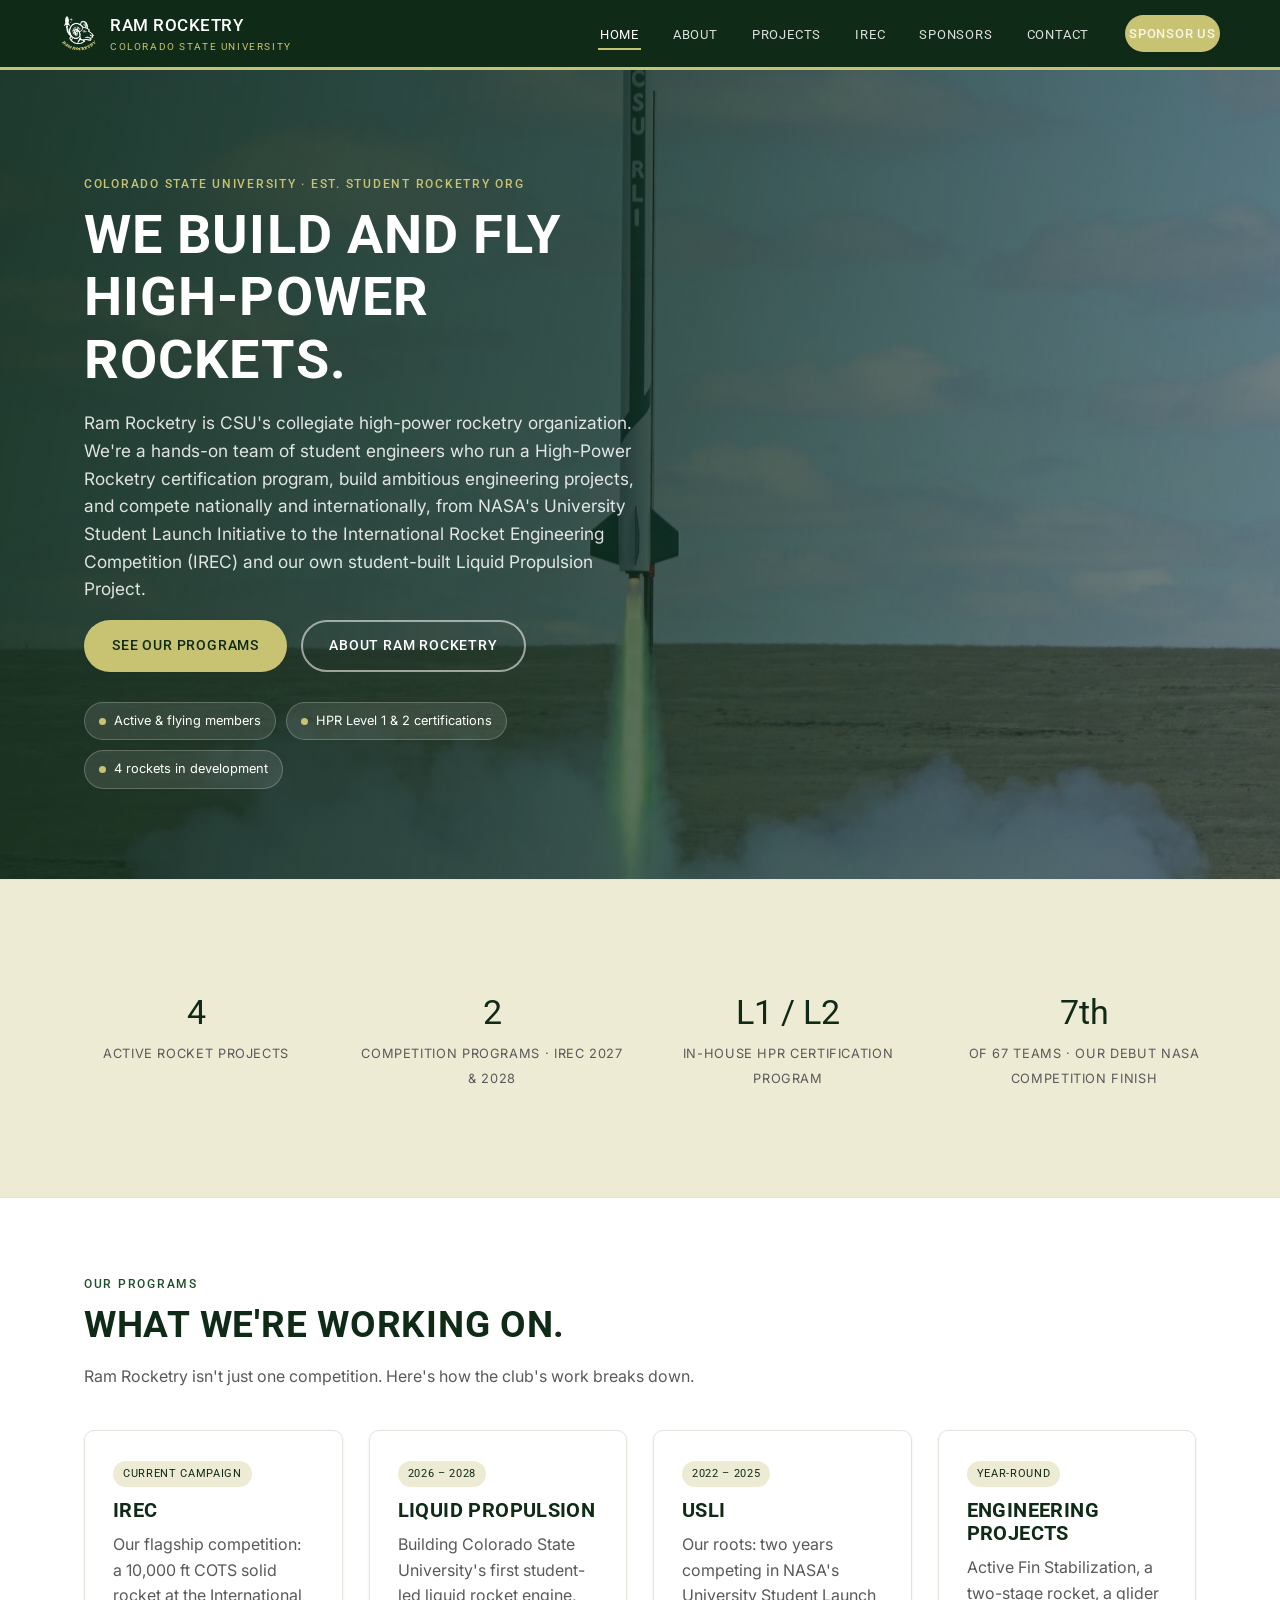
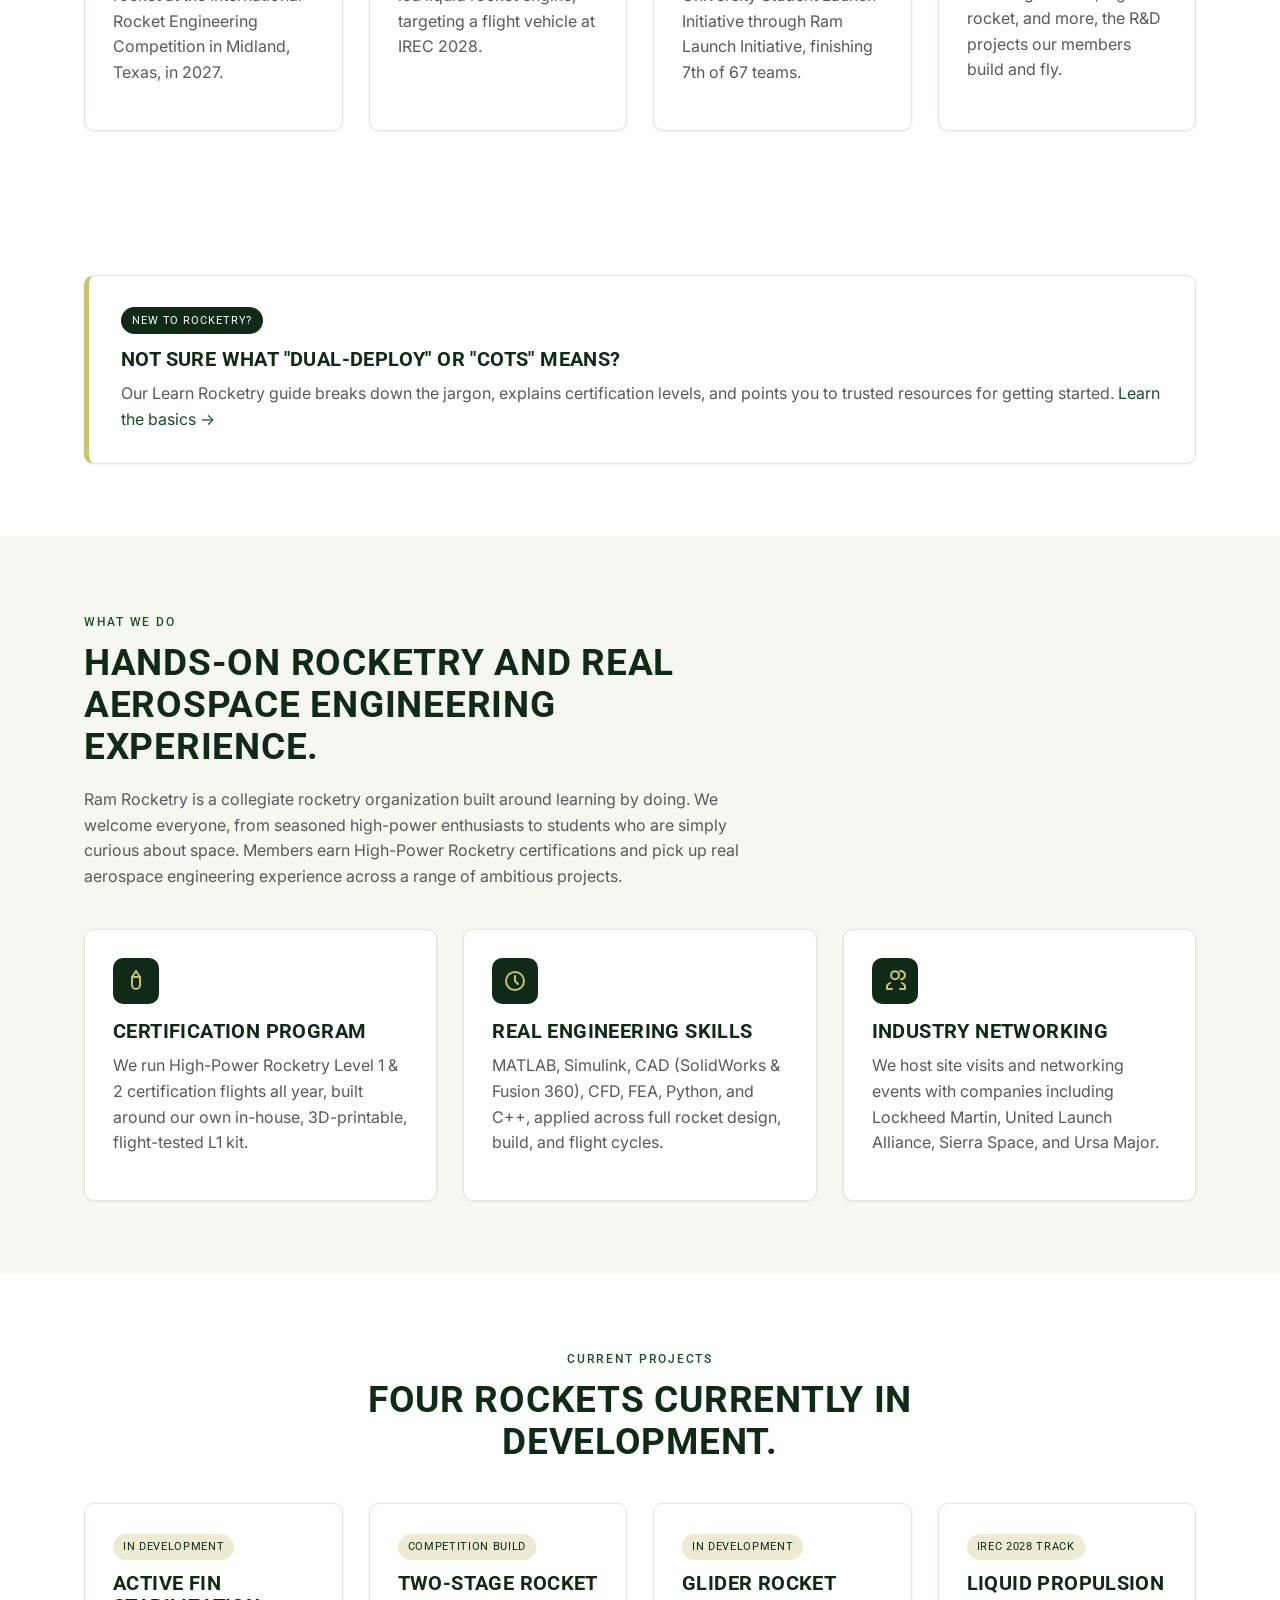
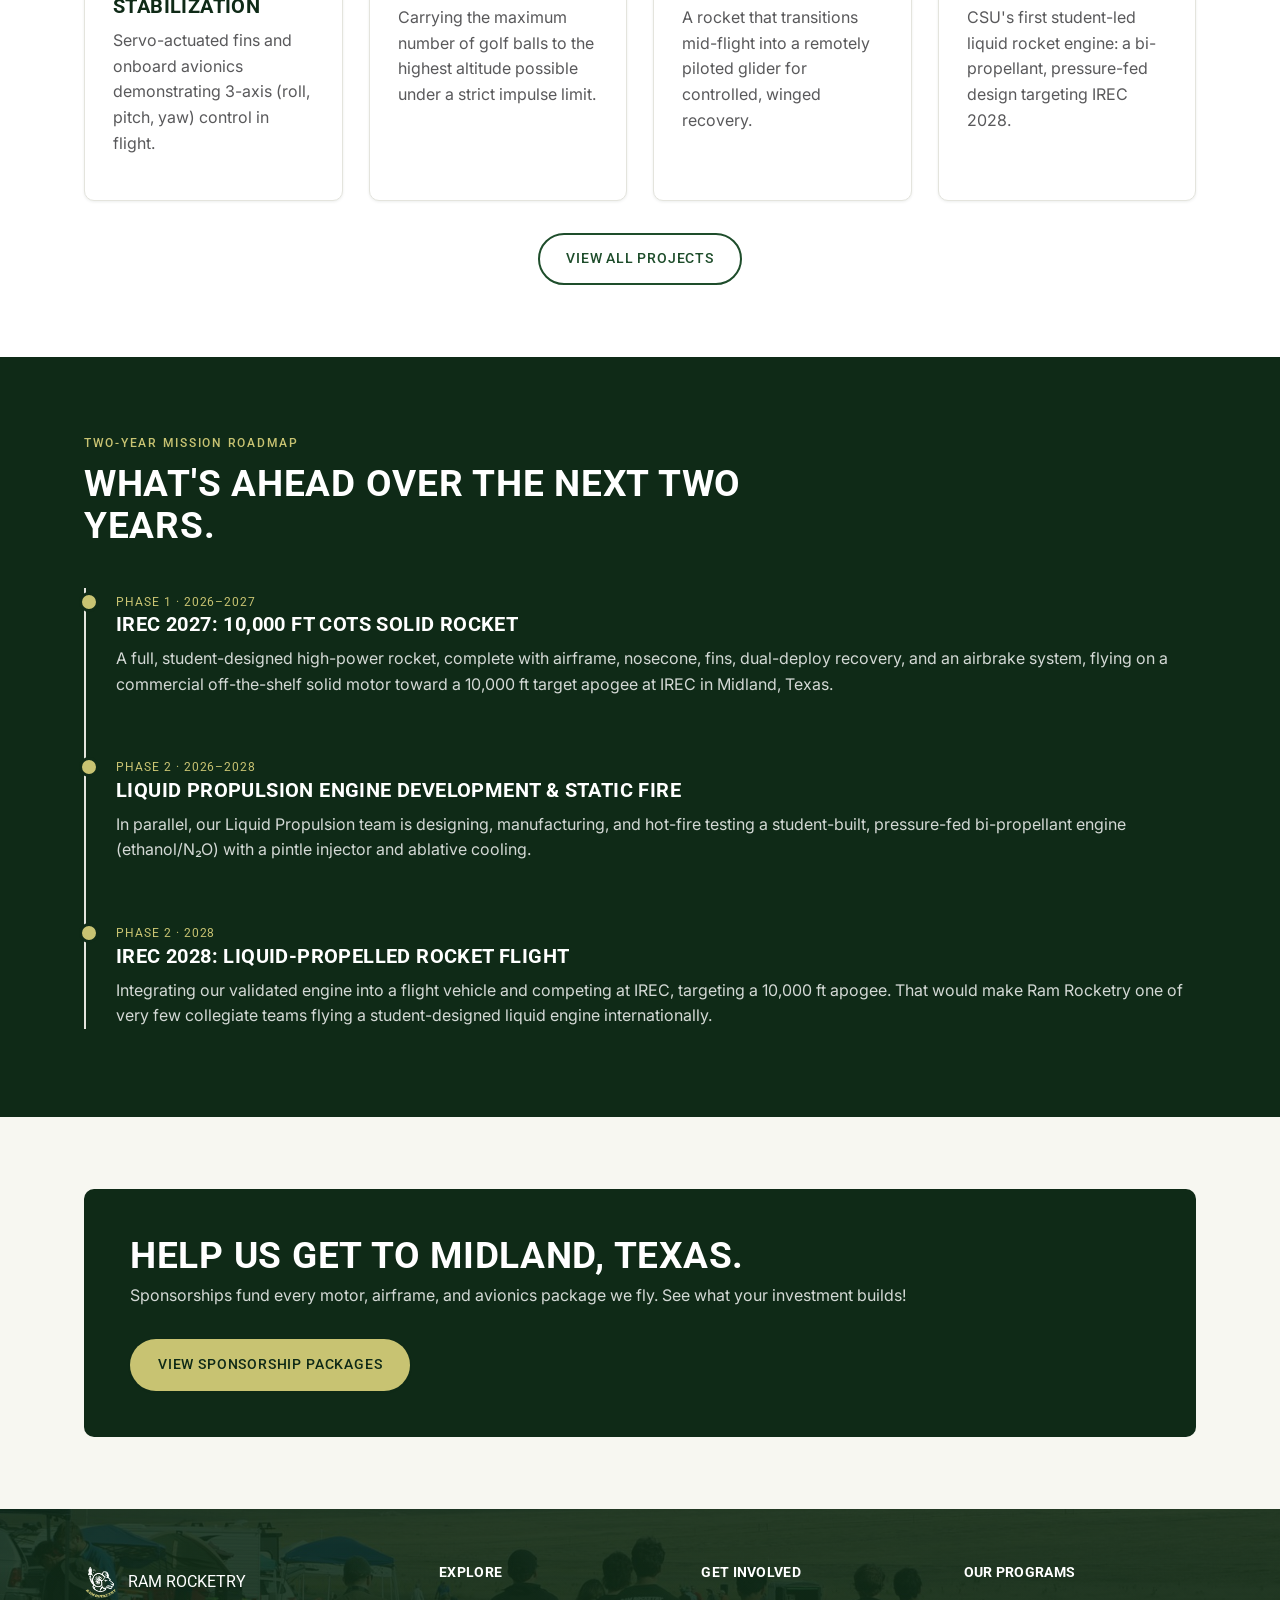
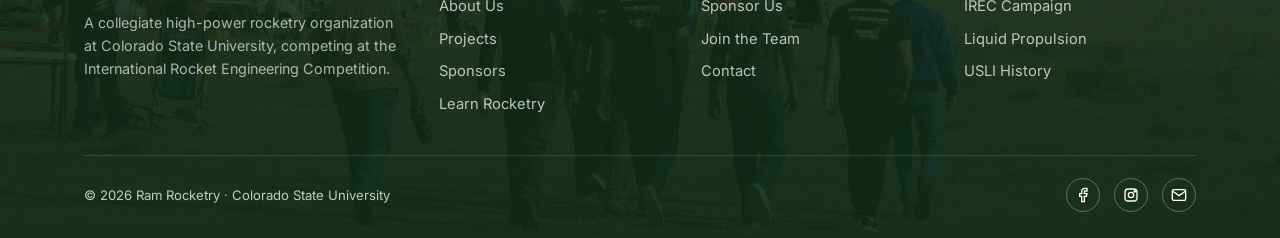
==== commit ff9276ff: "Add Learn Rocketry beginner's guide page New visitors unfamiliar with the hobby had no entry point i" ====
--- a/index.html
+++ b/index.html
@@ -125,6 +125,16 @@
     </div>
   </section>
 
+  <section>
+    <div class="container">
+      <div class="callout">
+        <span class="tag">New to Rocketry?</span>
+        <h3>Not sure what "dual-deploy" or "COTS" means?</h3>
+        <p style="margin-bottom:0;">Our Learn Rocketry guide breaks down the jargon, explains certification levels, and points you to trusted resources for getting started. <a href="learn-rocketry.html">Learn the basics →</a></p>
+      </div>
+    </div>
+  </section>
+
   <section class="section-alt">
     <div class="container">
       <div class="section-head">
@@ -237,6 +247,7 @@
         <a href="about.html">About Us</a>
         <a href="projects.html">Projects</a>
         <a href="sponsors.html">Sponsors</a>
+        <a href="learn-rocketry.html">Learn Rocketry</a>
       </div>
       <div>
         <h4>Get Involved</h4>
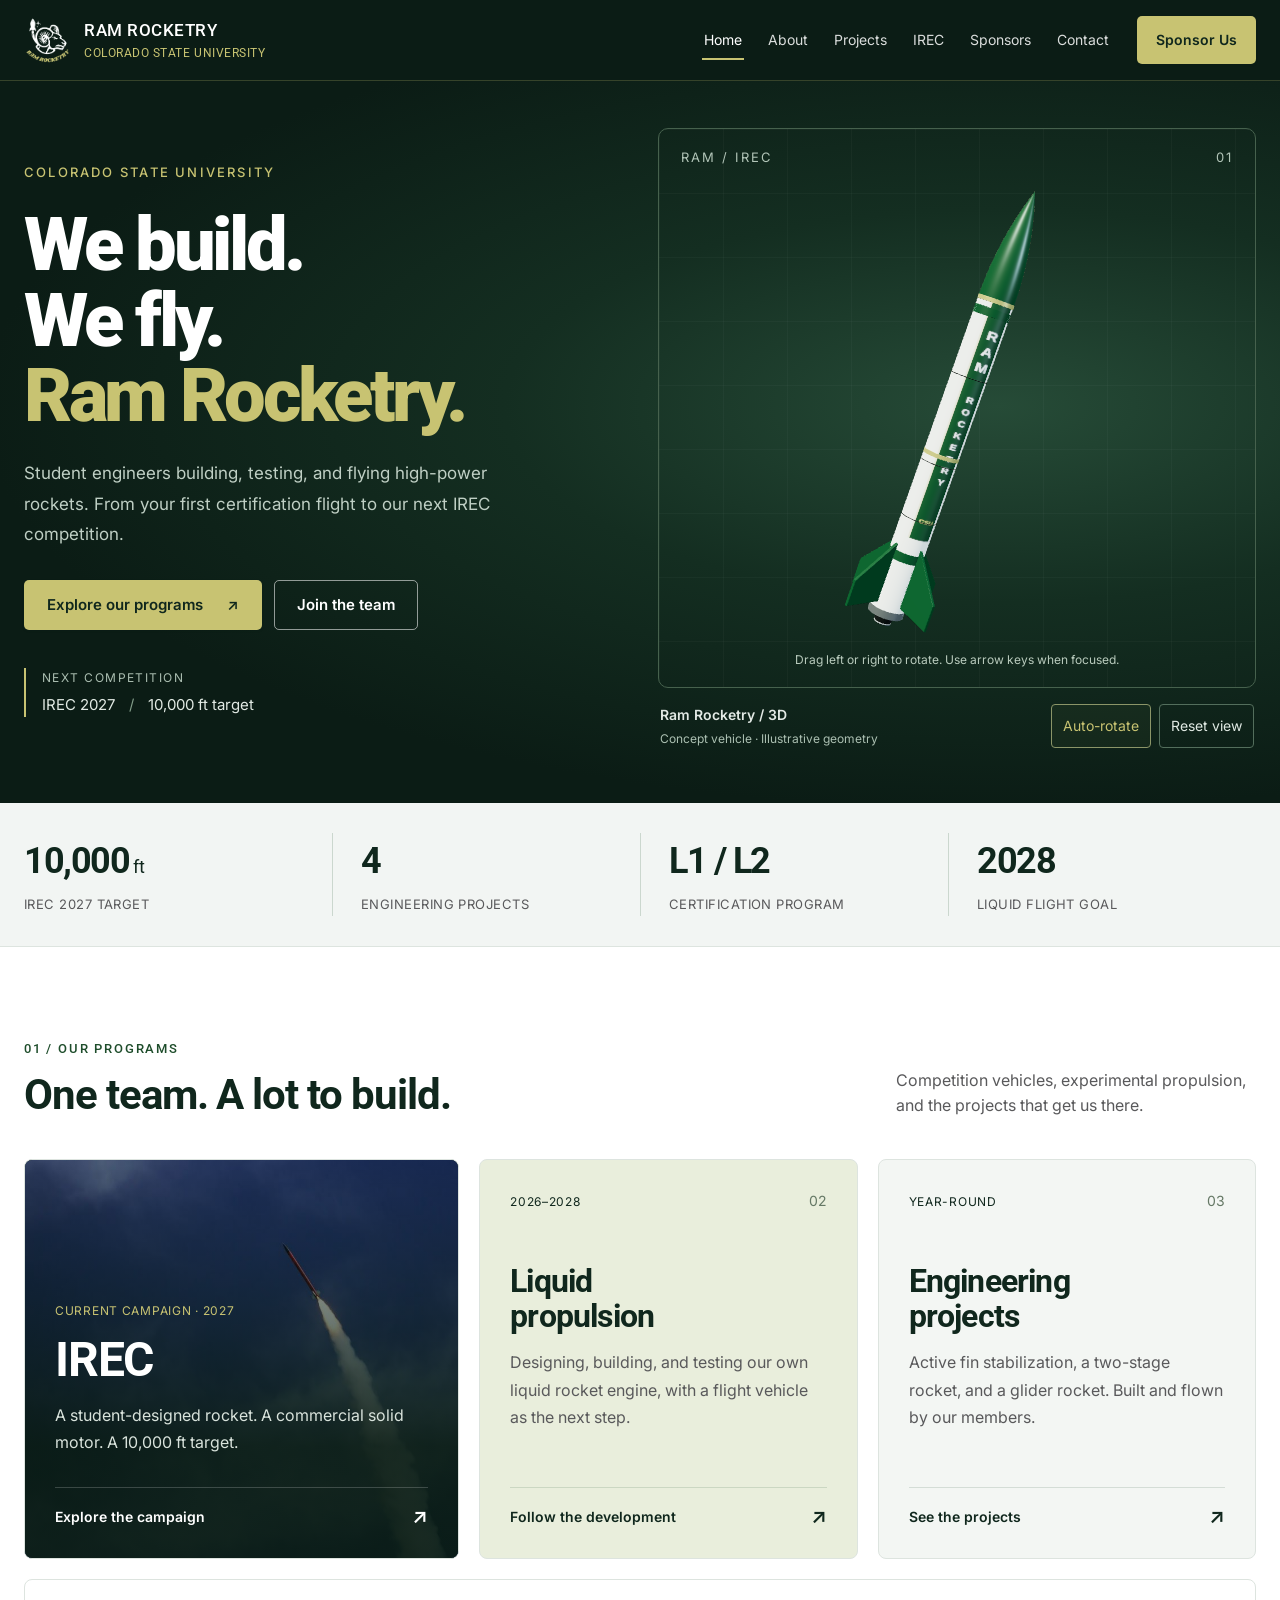
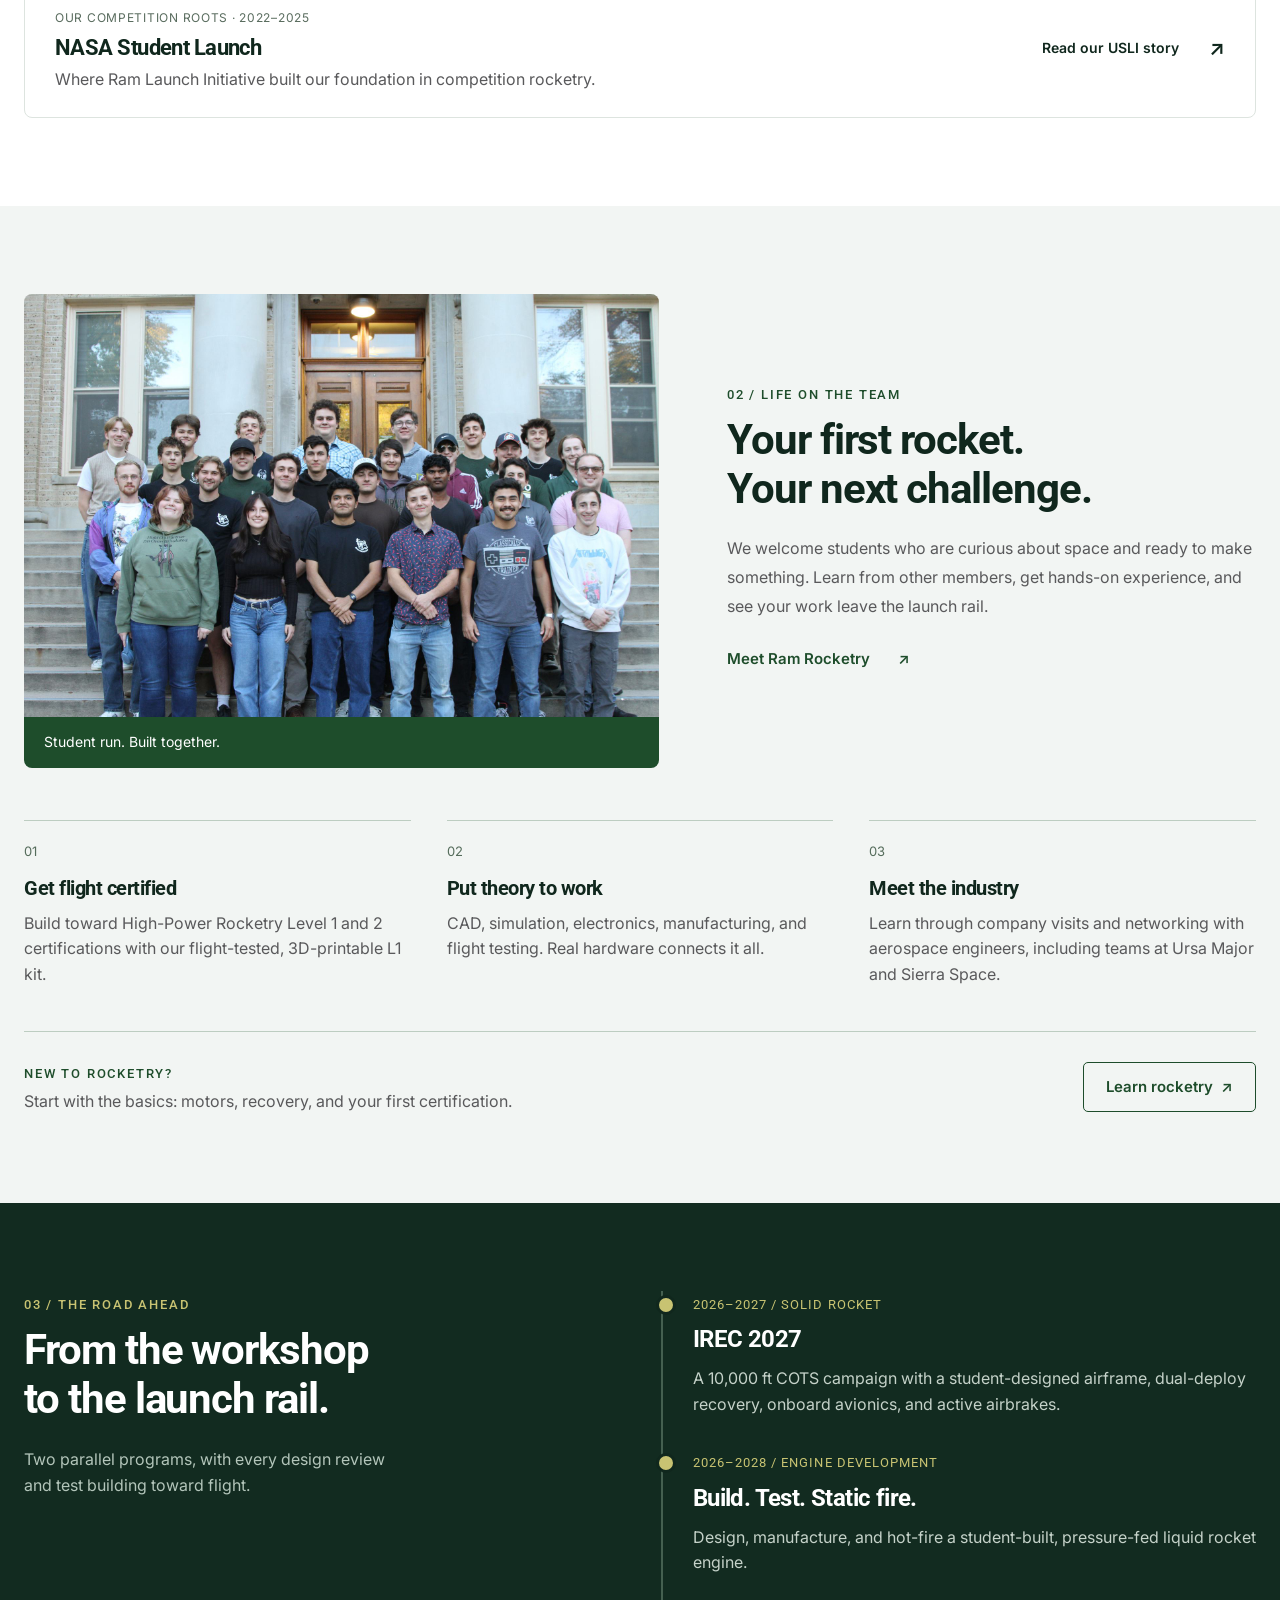
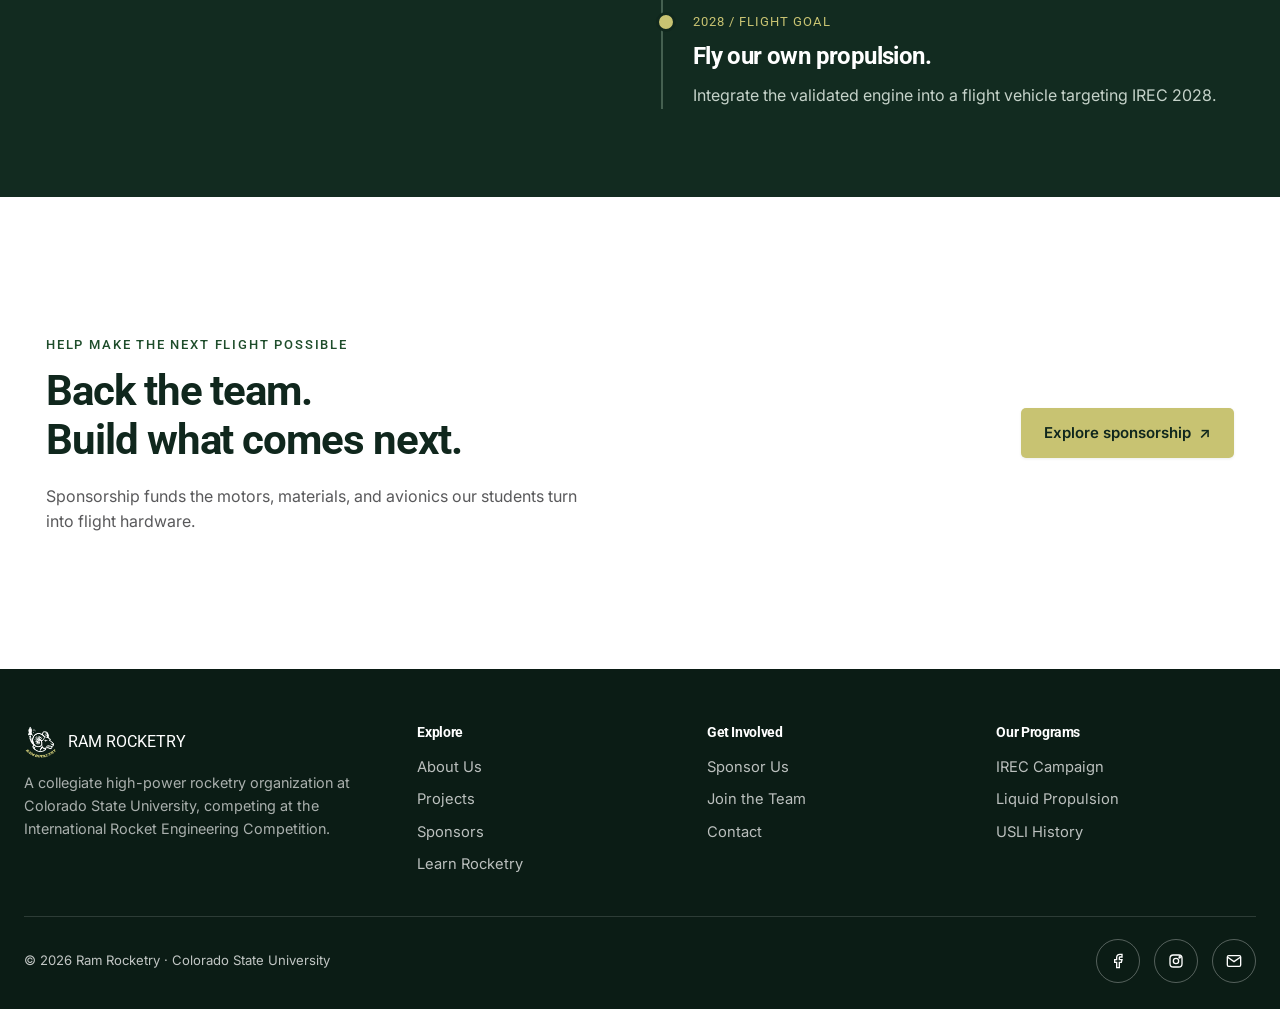
==== commit 72d9839f: "Refresh Ram Rocketry UI and add interactive homepage rocket" ====
--- a/index.html
+++ b/index.html
@@ -22,6 +22,7 @@
 <link rel="preconnect" href="https://fonts.gstatic.com" crossorigin />
 <link href="https://fonts.googleapis.com/css2?family=Roboto:wght@400;500;700;900&family=Inter:wght@400;500;600;700&display=swap" rel="stylesheet" />
 <link rel="stylesheet" href="css/style.css" />
+<link rel="stylesheet" href="css/home.css" />
 <script type="application/ld+json">
 {
   "@context": "https://schema.org",
@@ -44,19 +45,20 @@
 }
 </script>
 </head>
-<body>
+<body class="home">
+<a class="skip-link" href="#main-content">Skip to content</a>
 
 <header class="site-header">
-  <nav class="container nav">
+  <nav class="container nav" aria-label="Main navigation">
     <a href="index.html" class="brand">
-      <img src="assets/logo.png" alt="Ram Rocketry crest" />
+      <img src="assets/logo.png" width="48" height="48" alt="Ram Rocketry crest" />
       <span>Ram Rocketry<span class="brand-sub">Colorado State University</span></span>
     </a>
-    <button class="nav-toggle" aria-label="Toggle navigation" aria-expanded="false">
+    <button class="nav-toggle" type="button" aria-label="Open navigation" aria-controls="main-navigation" aria-expanded="false">
       <span></span><span></span><span></span>
     </button>
-    <ul class="nav-links">
-      <li><a href="index.html" data-page="index.html">Home</a></li>
+    <ul class="nav-links" id="main-navigation">
+      <li><a href="index.html" data-page="index.html" aria-current="page">Home</a></li>
       <li><a href="about.html" data-page="about.html">About</a></li>
       <li><a href="projects.html" data-page="projects.html">Projects</a></li>
       <li><a href="irec.html" data-page="irec.html">IREC</a></li>
@@ -67,179 +69,114 @@
   </nav>
 </header>
 
-<main>
-
-  <section class="hero">
+<main id="main-content" tabindex="-1">
+  <section class="hero" aria-labelledby="hero-title">
     <div class="container hero-grid">
-      <div>
-        <span class="eyebrow">Colorado State University · Est. Student Rocketry Org</span>
-        <h1>We build and fly high-power rockets.</h1>
-        <p class="lede">Ram Rocketry is CSU's collegiate high-power rocketry organization. We're a hands-on team of student engineers who run a High-Power Rocketry certification program, build ambitious engineering projects, and compete nationally and internationally, from NASA's University Student Launch Initiative to the International Rocket Engineering Competition (IREC) and our own student-built Liquid Propulsion Project.</p>
+      <div class="hero-copy">
+        <span class="eyebrow">Colorado State University</span>
+        <h1 id="hero-title">We build.<br>We fly.<br><span>Ram Rocketry.</span></h1>
+        <p class="lede">Student engineers building, testing, and flying high-power rockets. From your first certification flight to our next IREC competition.</p>
         <div class="btn-row">
-          <a href="projects.html" class="btn btn-gold">See Our Programs</a>
-          <a href="about.html" class="btn btn-outline">About Ram Rocketry</a>
+          <a href="#programs" class="btn btn-gold">Explore our programs <span aria-hidden="true">↗</span></a>
+          <a href="contact.html" class="btn btn-outline">Join the team</a>
         </div>
-        <div class="badge-strip">
-          <span class="badge"><span class="dot"></span>Active &amp; flying members</span>
-          <span class="badge"><span class="dot"></span>HPR Level 1 &amp; 2 certifications</span>
-          <span class="badge"><span class="dot"></span>4 rockets in development</span>
+        <div class="hero-mission">
+          <span class="mission-label">Next competition</span>
+          <a href="irec.html">IREC 2027 <span aria-hidden="true">/</span> 10,000 ft target</a>
         </div>
       </div>
-    </div>
-  </section>
-
-  <section class="stat-strip">
+      <figure class="rocket-figure" aria-labelledby="rocket-caption">
+        <div class="rocket-stage" id="rocket-stage">
+          <div class="stage-heading" aria-hidden="true"><span>RAM / IREC</span><span>01</span></div>
+          <img class="rocket-fallback" src="assets/photos/hero-launch.jpg" width="1525" height="1920" alt="A green and white CSU rocket launching from the field." fetchpriority="high">
+          <canvas id="rocket-canvas" hidden tabindex="0" role="img" aria-label="Interactive 3D concept rocket in CSU green, white, and gold" aria-describedby="rocket-help"></canvas>
+          <p class="stage-note" id="rocket-help" hidden>Drag left or right to rotate. Use arrow keys when focused.</p>
+        </div>
+        <figcaption id="rocket-caption">
+          <div><span class="render-label" id="rocket-label">Ram Rocketry in flight</span><span class="render-subtitle" id="rocket-subtitle">Colorado State University</span></div>
+          <div class="rocket-controls" id="rocket-controls" role="group" aria-label="Rocket view controls" hidden>
+            <button type="button" id="rocket-rotate" aria-pressed="true">Auto-rotate</button>
+            <button type="button" id="rocket-reset">Reset view</button>
+          </div>
+        </figcaption>
+      </figure>
+    </div>
+  </section>
+
+  <section class="stat-strip" aria-label="Ram Rocketry at a glance">
     <div class="container stat-grid">
-      <div><span class="num">4</span><span class="label">Active Rocket Projects</span></div>
-      <div><span class="num">2</span><span class="label">Competition Programs · IREC 2027 &amp; 2028</span></div>
-      <div><span class="num">L1&nbsp;/&nbsp;L2</span><span class="label">In-House HPR Certification Program</span></div>
-      <div><span class="num">7th</span><span class="label">of 67 Teams · Our Debut NASA Competition Finish</span></div>
-    </div>
-  </section>
-
-  <section>
+      <div><span class="num">10,000<span class="stat-unit"> ft</span></span><span class="label">IREC 2027 target</span></div>
+      <div><span class="num">4</span><span class="label">Engineering projects</span></div>
+      <div><span class="num">L1 / L2</span><span class="label">Certification program</span></div>
+      <div><span class="num">2028</span><span class="label">Liquid flight goal</span></div>
+    </div>
+  </section>
+
+  <section class="programs-section" id="programs" aria-labelledby="programs-title">
     <div class="container">
-      <div class="section-head">
-        <span class="eyebrow">Our Programs</span>
-        <h2>What we're working on.</h2>
-        <p>Ram Rocketry isn't just one competition. Here's how the club's work breaks down.</p>
-      </div>
-      <div class="grid grid-4">
-        <a class="card" href="irec.html">
-          <span class="status">Current Campaign</span>
-          <h3>IREC</h3>
-          <p>Our flagship competition: a 10,000&nbsp;ft COTS solid rocket at the International Rocket Engineering Competition in Midland, Texas, in 2027.</p>        </a>
-        <a class="card" href="liquid-propulsion.html">
-          <span class="status">2026 – 2028</span>
-          <h3>Liquid Propulsion</h3>
-          <p>Building Colorado State University's first student-led liquid rocket engine, targeting a flight vehicle at IREC 2028.</p>        </a>
-        <a class="card" href="usli.html">
-          <span class="status">2022 – 2025</span>
-          <h3>USLI</h3>
-          <p>Our roots: two years competing in NASA's University Student Launch Initiative through Ram Launch Initiative, finishing 7th of 67 teams.</p>        </a>
-        <a class="card" href="projects.html">
-          <span class="status">Year-Round</span>
-          <h3>Engineering Projects</h3>
-          <p>Active Fin Stabilization, a two-stage rocket, a glider rocket, and more, the R&amp;D projects our members build and fly.</p>        </a>
-      </div>
-    </div>
-  </section>
-
-  <section>
+      <div class="section-head section-head-row">
+        <div><span class="eyebrow">01 / Our programs</span><h2 id="programs-title">One team. A lot to build.</h2></div>
+        <p>Competition vehicles, experimental propulsion, and the projects that get us there.</p>
+      </div>
+      <div class="program-grid">
+        <a class="program-card program-feature" href="irec.html">
+          <img src="assets/photos/irec-launch.jpg" alt="A high-power rocket climbing into the sky with a white exhaust trail" width="765" height="1148" loading="lazy">
+          <div class="program-content"><span class="status">Current campaign · 2027</span><h3>IREC</h3><p>A student-designed rocket. A commercial solid motor. A 10,000 ft target.</p><span class="card-link">Explore the campaign <span aria-hidden="true">↗</span></span></div>
+        </a>
+        <a class="program-card program-liquid" href="liquid-propulsion.html">
+          <div class="program-top"><span class="status">2026–2028</span><span class="program-number" aria-hidden="true">02</span></div>
+          <h3>Liquid<br>propulsion</h3><p>Designing, building, and testing our own liquid rocket engine, with a flight vehicle as the next step.</p><span class="card-link">Follow the development <span aria-hidden="true">↗</span></span>
+        </a>
+        <a class="program-card program-projects" href="projects.html">
+          <div class="program-top"><span class="status">Year-round</span><span class="program-number" aria-hidden="true">03</span></div>
+          <h3>Engineering<br>projects</h3><p>Active fin stabilization, a two-stage rocket, and a glider rocket. Built and flown by our members.</p><span class="card-link">See the projects <span aria-hidden="true">↗</span></span>
+        </a>
+        <a class="program-card program-history" href="usli.html">
+          <div><span class="status">Our competition roots · 2022–2025</span><h3>NASA Student Launch</h3><p>Where Ram Launch Initiative built our foundation in competition rocketry.</p></div><span class="card-link">Read our USLI story <span aria-hidden="true">↗</span></span>
+        </a>
+      </div>
+    </div>
+  </section>
+
+  <section class="team-section section-alt" aria-labelledby="team-title">
     <div class="container">
-      <div class="callout">
-        <span class="tag">New to Rocketry?</span>
-        <h3>Not sure what "dual-deploy" or "COTS" means?</h3>
-        <p style="margin-bottom:0;">Our Learn Rocketry guide breaks down the jargon, explains certification levels, and points you to trusted resources for getting started. <a href="learn-rocketry.html">Learn the basics →</a></p>
-      </div>
-    </div>
-  </section>
-
-  <section class="section-alt">
-    <div class="container">
-      <div class="section-head">
-        <span class="eyebrow">What We Do</span>
-        <h2>Hands-on rocketry and real aerospace engineering experience.</h2>
-        <p>Ram Rocketry is a collegiate rocketry organization built around learning by doing. We welcome everyone, from seasoned high-power enthusiasts to students who are simply curious about space. Members earn High-Power Rocketry certifications and pick up real aerospace engineering experience across a range of ambitious projects.</p>
-      </div>
-      <div class="grid grid-3">
-        <div class="card">
-          <div class="icon"><svg viewBox="0 0 24 24" fill="none" stroke-width="2" stroke-linecap="round" stroke-linejoin="round"><path d="M12 2 8 8h8z"/><path d="M8 8v8a4 4 0 0 0 8 0V8"/></svg></div>
-          <h3>Certification Program</h3>
-          <p>We run High-Power Rocketry Level 1 &amp; 2 certification flights all year, built around our own in-house, 3D-printable, flight-tested L1 kit.</p>
-        </div>
-        <div class="card">
-          <div class="icon"><svg viewBox="0 0 24 24" fill="none" stroke-width="2" stroke-linecap="round" stroke-linejoin="round"><circle cx="12" cy="12" r="9"/><path d="M12 7v5l3 3"/></svg></div>
-          <h3>Real Engineering Skills</h3>
-          <p>MATLAB, Simulink, CAD (SolidWorks &amp; Fusion 360), CFD, FEA, Python, and C++, applied across full rocket design, build, and flight cycles.</p>
-        </div>
-        <div class="card">
-          <div class="icon"><svg viewBox="0 0 24 24" fill="none" stroke-width="2" stroke-linecap="round" stroke-linejoin="round"><path d="M17 20h5v-2a4 4 0 0 0-3-3.87M9 20H4v-2a4 4 0 0 1 3-3.87m5-4a4 4 0 1 0 0-8 4 4 0 0 0 0 8Zm6 0a4 4 0 1 0-1-7.87"/></svg></div>
-          <h3>Industry Networking</h3>
-          <p>We host site visits and networking events with companies including Lockheed Martin, United Launch Alliance, Sierra Space, and Ursa Major.</p>
-        </div>
-      </div>
-    </div>
-  </section>
-
-  <section>
-    <div class="container">
-      <div class="section-head center">
-        <span class="eyebrow">Current Projects</span>
-        <h2>Four rockets currently in development.</h2>
-      </div>
-      <div class="grid grid-4">
-        <div class="card">
-          <span class="status">In Development</span>
-          <h3>Active Fin Stabilization</h3>
-          <p>Servo-actuated fins and onboard avionics demonstrating 3-axis (roll, pitch, yaw) control in flight.</p>
-        </div>
-        <div class="card">
-          <span class="status">Competition Build</span>
-          <h3>Two-Stage Rocket</h3>
-          <p>Carrying the maximum number of golf balls to the highest altitude possible under a strict impulse limit.</p>
-        </div>
-        <div class="card">
-          <span class="status">In Development</span>
-          <h3>Glider Rocket</h3>
-          <p>A rocket that transitions mid-flight into a remotely piloted glider for controlled, winged recovery.</p>
-        </div>
-        <a class="card" href="liquid-propulsion.html">
-          <span class="status">IREC 2028 Track</span>
-          <h3>Liquid Propulsion</h3>
-          <p>CSU's first student-led liquid rocket engine: a bi-propellant, pressure-fed design targeting IREC 2028.</p>        </a>
-      </div>
-      <div class="text-center" style="margin-top:32px;">
-        <a href="projects.html" class="btn btn-outline-dark">View All Projects</a>
-      </div>
-    </div>
-  </section>
-
-  <section class="section-dark">
-    <div class="container">
-      <div class="section-head">
-        <span class="eyebrow">Two-Year Mission Roadmap</span>
-        <h2>What's ahead over the next two years.</h2>
-      </div>
+      <div class="team-intro">
+        <div class="team-photo"><img src="assets/photos/about-team.jpg" width="1920" height="1280" alt="Ram Rocketry members together on the steps at Colorado State University" loading="lazy"><span>Student run. Built together.</span></div>
+        <div class="team-copy"><span class="eyebrow">02 / Life on the team</span><h2 id="team-title">Your first rocket.<br>Your next challenge.</h2><p>We welcome students who are curious about space and ready to make something. Learn from other members, get hands-on experience, and see your work leave the launch rail.</p><a href="about.html" class="text-link">Meet Ram Rocketry <span aria-hidden="true">↗</span></a></div>
+      </div>
+      <div class="experience-grid">
+        <div><span class="experience-number">01</span><h3>Get flight certified</h3><p>Build toward High-Power Rocketry Level 1 and 2 certifications with our flight-tested, 3D-printable L1 kit.</p></div>
+        <div><span class="experience-number">02</span><h3>Put theory to work</h3><p>CAD, simulation, electronics, manufacturing, and flight testing. Real hardware connects it all.</p></div>
+        <div><span class="experience-number">03</span><h3>Meet the industry</h3><p>Learn through company visits and networking with aerospace engineers, including teams at Ursa Major and Sierra Space.</p></div>
+      </div>
+      <div class="learn-callout"><div><span class="eyebrow">New to rocketry?</span><p>Start with the basics: motors, recovery, and your first certification.</p></div><a href="learn-rocketry.html" class="btn btn-outline-dark">Learn rocketry <span aria-hidden="true">↗</span></a></div>
+    </div>
+  </section>
+
+  <section class="roadmap-section section-dark" aria-labelledby="roadmap-title">
+    <div class="container roadmap-layout">
+      <div class="section-head"><span class="eyebrow">03 / The road ahead</span><h2 id="roadmap-title">From the workshop<br>to the launch rail.</h2><p>Two parallel programs, with every design review and test building toward flight.</p></div>
       <div class="timeline">
-        <div class="timeline-item">
-          <span class="phase-tag">Phase 1 · 2026–2027</span>
-          <h3>IREC 2027: 10,000 ft COTS Solid Rocket</h3>
-          <p>A full, student-designed high-power rocket, complete with airframe, nosecone, fins, dual-deploy recovery, and an airbrake system, flying on a commercial off-the-shelf solid motor toward a 10,000&nbsp;ft target apogee at IREC in Midland, Texas.</p>
-        </div>
-        <div class="timeline-item">
-          <span class="phase-tag">Phase 2 · 2026–2028</span>
-          <h3>Liquid Propulsion Engine Development &amp; Static Fire</h3>
-          <p>In parallel, our Liquid Propulsion team is designing, manufacturing, and hot-fire testing a student-built, pressure-fed bi-propellant engine (ethanol/N₂O) with a pintle injector and ablative cooling.</p>
-        </div>
-        <div class="timeline-item">
-          <span class="phase-tag">Phase 2 · 2028</span>
-          <h3>IREC 2028: Liquid-Propelled Rocket Flight</h3>
-          <p>Integrating our validated engine into a flight vehicle and competing at IREC, targeting a 10,000&nbsp;ft apogee. That would make Ram Rocketry one of very few collegiate teams flying a student-designed liquid engine internationally.</p>
-        </div>
-      </div>
-    </div>
-  </section>
-
-  <section class="section-alt">
-    <div class="container">
-      <div class="cta-banner">
-        <div>
-          <h2>Help us get to Midland, Texas.</h2>
-          <p>Sponsorships fund every motor, airframe, and avionics package we fly. See what your investment builds!</p>
-        </div>
-        <a href="sponsors.html" class="btn btn-gold">View Sponsorship Packages</a>
-      </div>
-    </div>
-  </section>
-
+        <div class="timeline-item"><span class="phase-tag">2026–2027 / Solid rocket</span><h3>IREC 2027</h3><p>A 10,000 ft COTS campaign with a student-designed airframe, dual-deploy recovery, onboard avionics, and active airbrakes.</p></div>
+        <div class="timeline-item"><span class="phase-tag">2026–2028 / Engine development</span><h3>Build. Test. Static fire.</h3><p>Design, manufacture, and hot-fire a student-built, pressure-fed liquid rocket engine.</p></div>
+        <div class="timeline-item"><span class="phase-tag">2028 / Flight goal</span><h3>Fly our own propulsion.</h3><p>Integrate the validated engine into a flight vehicle targeting IREC 2028.</p></div>
+      </div>
+    </div>
+  </section>
+
+  <section class="support-section">
+    <div class="container cta-banner">
+      <div><span class="eyebrow">Help make the next flight possible</span><h2>Back the team.<br>Build what comes next.</h2><p>Sponsorship funds the motors, materials, and avionics our students turn into flight hardware.</p></div>
+      <a href="sponsors.html" class="btn btn-gold">Explore sponsorship <span aria-hidden="true">↗</span></a>
+    </div>
+  </section>
 </main>
 
 <footer class="site-footer" id="footer">
   <div class="container">
     <div class="footer-grid">
       <div>
-        <div class="footer-brand"><img src="assets/logo.png" alt="Ram Rocketry crest" />Ram Rocketry</div>
+        <div class="footer-brand"><img src="assets/logo.png" width="48" height="48" alt="Ram Rocketry crest" />Ram Rocketry</div>
         <p style="color:rgba(255,255,255,0.65); font-size:0.9rem;">A collegiate high-power rocketry organization at Colorado State University, competing at the International Rocket Engineering Competition.</p>
       </div>
       <div>
@@ -274,5 +211,6 @@
 </footer>
 
 <script src="js/main.js"></script>
+<script type="module" src="js/rocket-viewer.js"></script>
 </body>
 </html>
--- a/css/style.css
+++ b/css/style.css
@@ -4,7 +4,7 @@
 
 :root {
   --csu-green: #1E4D2B;
-  --csu-green-dark: #0F2A17;
+  --csu-green-dark: #10271D;
   --csu-green-mid: #285C36;
   --csu-gold: #C8C372;
   --csu-gold-light: #EDEBD3;
@@ -12,20 +12,20 @@
   --ink: #1A1A1A;
   --gray-700: #59595B;
   --gray-500: #83837f;
-  --gray-200: #E4E4DD;
-  --gray-100: #F4F4EF;
+  --gray-200: #DDE4DF;
+  --gray-100: #F2F5F3;
   --bg: #FFFFFF;
-  --bg-alt: #F7F7F1;
-  --radius: 10px;
+  --bg-alt: #F2F5F3;
+  --radius: 8px;
   --shadow-sm: 0 1px 3px rgba(15, 42, 23, 0.08);
   --shadow-md: 0 8px 24px rgba(15, 42, 23, 0.12);
-  --max-width: 1160px;
+  --max-width: 1280px;
   --font-head: "Roboto", Arial, Helvetica, sans-serif;
   --font-body: "Inter", -apple-system, BlinkMacSystemFont, "Segoe UI", sans-serif;
 }
 
 * { box-sizing: border-box; }
-html { scroll-behavior: smooth; }
+html { scroll-behavior: smooth; scroll-padding-top: 100px; }
 
 body {
   margin: 0;
@@ -41,15 +41,14 @@
 
 h1, h2, h3, h4 {
   font-family: var(--font-head);
-  text-transform: uppercase;
-  letter-spacing: 0.02em;
-  line-height: 1.15;
+  letter-spacing: -0.025em;
+  line-height: 1.16;
   color: var(--csu-green-dark);
   margin: 0 0 0.5em;
 }
 
 h1 { font-size: clamp(2.1rem, 5vw, 3.4rem); }
-h2 { font-size: clamp(1.6rem, 3.2vw, 2.3rem); }
+h2 { font-size: clamp(1.8rem, 3.3vw, 2.7rem); }
 h3 { font-size: 1.25rem; }
 
 p { margin: 0 0 1em; color: var(--gray-700); }
@@ -70,7 +69,7 @@
   font-family: var(--font-head);
   text-transform: uppercase;
   letter-spacing: 0.14em;
-  font-size: 0.78rem;
+  font-size: 0.8125rem;
   color: var(--csu-green);
   font-weight: 500;
   margin-bottom: 10px;
@@ -96,14 +95,15 @@
   display: inline-flex;
   align-items: center;
   gap: 8px;
-  padding: 13px 26px;
-  border-radius: 999px;
-  font-family: var(--font-head);
-  text-transform: uppercase;
-  font-size: 0.85rem;
-  letter-spacing: 0.06em;
-  font-weight: 500;
-  border: 2px solid transparent;
+  justify-content: center;
+  min-height: 48px;
+  padding: 12px 22px;
+  border-radius: 5px;
+  font-family: var(--font-body);
+  font-size: 0.9375rem;
+  letter-spacing: 0;
+  font-weight: 600;
+  border: 1px solid transparent;
   cursor: pointer;
   transition: transform 0.15s ease, box-shadow 0.15s ease, background 0.15s ease, color 0.15s ease;
 }
@@ -114,8 +114,8 @@
 .btn-outline:hover { border-color: #fff; color: #fff; background: rgba(255,255,255,0.08); }
 .btn-outline-dark { border-color: var(--csu-green); color: var(--csu-green); }
 .btn-outline-dark:hover { background: var(--csu-green); color: #fff; }
-.btn-orange { background: var(--accent-orange); color: #fff; }
-.btn-orange:hover { background: #c1691f; color: #fff; }
+.btn-orange { background: #AC4E14; color: #fff; }
+.btn-orange:hover { background: #913F0E; color: #fff; }
 .btn-row { display: flex; flex-wrap: wrap; gap: 14px; }
 
 /* ---------- Header / Nav ---------- */
@@ -123,14 +123,14 @@
   position: sticky;
   top: 0;
   z-index: 100;
-  background: var(--csu-green-dark);
-  border-bottom: 3px solid var(--csu-gold);
+  background: #0B1C15;
+  border-bottom: 1px solid rgba(200,195,114,0.23);
 }
 .nav {
   display: flex;
   align-items: center;
   justify-content: space-between;
-  padding: 12px 0;
+  padding: 16px 24px;
 }
 .brand {
   display: flex;
@@ -144,11 +144,11 @@
   font-weight: 500;
 }
 .brand:hover { color: var(--csu-gold); }
-.brand img { width: 38px; height: 38px; }
+.brand img { width: 48px; height: 48px; object-fit: contain; }
 .brand .brand-sub {
   display: block;
-  font-size: 0.62rem;
-  letter-spacing: 0.16em;
+  font-size: 0.75rem;
+  letter-spacing: 0.045em;
   color: var(--csu-gold);
   font-weight: 400;
 }
@@ -156,26 +156,27 @@
 .nav-links {
   display: flex;
   align-items: center;
-  gap: 30px;
+  gap: 22px;
   list-style: none;
   margin: 0;
   padding: 0;
 }
 .nav-links a {
   color: rgba(255,255,255,0.85);
-  font-family: var(--font-head);
-  text-transform: uppercase;
-  font-size: 0.82rem;
-  letter-spacing: 0.06em;
-  padding: 6px 2px;
+  font-family: var(--font-body);
+  font-size: 0.875rem;
+  letter-spacing: 0;
+  padding: 10px 2px;
   border-bottom: 2px solid transparent;
 }
 .nav-links a:hover,
-.nav-links a.active {
+.nav-links a.active,
+.nav-links a[aria-current="page"] {
   color: #fff;
   border-bottom-color: var(--csu-gold);
 }
-.nav-links .btn { margin-left: 4px; }
+.nav-links .btn { margin-left: 4px; padding: 10px 18px; color: var(--csu-green-dark); border: 1px solid transparent; }
+.nav-links .btn:hover { color: var(--csu-green-dark); }
 
 .nav-toggle {
   display: none;
@@ -231,6 +232,7 @@
 
 /* ---------- Stat strip ---------- */
 .stat-strip {
+  padding: 0;
   background: var(--csu-gold-light);
   border-top: 1px solid var(--gray-200);
   border-bottom: 1px solid var(--gray-200);
@@ -239,7 +241,7 @@
   display: grid;
   grid-template-columns: repeat(4, minmax(0, 1fr));
   gap: 24px;
-  padding: 34px 0;
+  padding: 34px 24px;
   text-align: center;
 }
 .stat-grid .num {
@@ -293,7 +295,7 @@
   transition: transform 0.18s ease, box-shadow 0.18s ease;
   height: 100%;
 }
-.card:hover { transform: translateY(-4px); box-shadow: var(--shadow-md); }
+a.card:hover { transform: translateY(-3px); box-shadow: var(--shadow-md); border-color: #96AA9B; }
 a.card { display: block; color: inherit; text-decoration: none; }
 .card .icon {
   width: 46px; height: 46px;
@@ -451,9 +453,7 @@
 
 /* ---------- Footer ---------- */
 .site-footer {
-  background:
-    linear-gradient(180deg, rgba(15,42,23,0.88), rgba(15,42,23,0.93)),
-    url("../assets/photos/sponsors-team.jpg") center 55%/cover no-repeat;
+  background: #0B1C15;
   color: rgba(255,255,255,0.75);
   padding: 56px 0 26px;
 }
@@ -497,7 +497,7 @@
   color: #fff;
   padding: 64px 0 54px;
 }
-.page-hero h1 { color: #fff; }
+.page-hero h1 { color: #fff; max-width: 920px; }
 .page-hero .lede { color: rgba(255,255,255,0.88); }
 .breadcrumb { color: rgba(255,255,255,0.65); font-size: 0.85rem; margin-bottom: 14px; }
 .breadcrumb a { color: rgba(255,255,255,0.8); }
@@ -559,3 +559,56 @@
   .tier-grid { grid-template-columns: minmax(0, 1fr); }
   .cta-banner { flex-direction: column; align-items: flex-start; }
 }
+
+/* Shared keyboard, touch, and small-screen behavior. */
+[hidden] { display: none !important; }
+a, button, input, textarea { -webkit-tap-highlight-color: transparent; }
+button, input, textarea, select { font: inherit; }
+:focus-visible { outline: 3px solid #AD7024; outline-offset: 5px; }
+.site-header :focus-visible, .section-dark :focus-visible, .site-footer :focus-visible, .hero :focus-visible { outline-color: var(--csu-gold); }
+.skip-link { position: fixed; top: 12px; left: 16px; z-index: 200; padding: 12px 20px; background: var(--csu-gold); color: #10271D; transform: translateY(-180%); font-weight: 700; }
+.skip-link:focus { transform: translateY(0); }
+.card p:last-child { margin-bottom: 0; }
+.card, .split > *, .grid > * { min-width: 0; }
+p, h1, h2, h3, a { overflow-wrap: break-word; }
+.callout p a, main p > a:not(.btn) { text-decoration: underline; text-underline-offset: 3px; }
+.nav-toggle { width: 44px; height: 44px; align-items: center; justify-content: center; flex-shrink: 0; }
+.nav-toggle span { transition: transform .18s, opacity .18s; }
+.nav-toggle[aria-expanded="true"] span:nth-child(1) { transform: translateY(7px) rotate(45deg); }
+.nav-toggle[aria-expanded="true"] span:nth-child(2) { opacity: 0; }
+.nav-toggle[aria-expanded="true"] span:nth-child(3) { transform: translateY(-7px) rotate(-45deg); }
+.social-row a { width: 44px; height: 44px; }
+.card .status, .callout .tag, .timeline-item .phase-tag { font-size: .8125rem; }
+.member .role { color: #A34A13; }
+@media (max-width: 1060px) {
+  .nav { flex-wrap: wrap; gap: 12px; }
+  .nav-links { width: 100%; position: static; display: flex; flex-direction: column; align-items: stretch; gap: 2px; background: #0B1C15; padding: 12px 0; }
+  .nav-links li { width: 100%; }
+  .nav-links a { display: block; padding: 12px; }
+  .nav-links .btn { display: flex; margin: 12px 0 0; padding: 12px 18px; }
+  .nav-toggle { display: none; }
+  .has-js .nav { flex-wrap: nowrap; }
+  .has-js .nav-toggle { display: flex; }
+  .has-js .nav-links { display: none; position: absolute; top: 100%; left: 0; right: 0; padding: 12px 24px 24px; border-bottom: 1px solid var(--csu-gold); max-height: calc(100dvh - 85px); overflow-y: auto; }
+  .has-js .nav-links.open { display: flex; }
+}
+@media (max-width: 600px) {
+  section { padding: 52px 0; }
+  .container { padding-left: 20px; padding-right: 20px; }
+  .nav { gap: 6px; }
+  .brand { font-size: 1rem; gap: 9px; }
+  .brand img { width: 40px; height: 40px; }
+  .brand .brand-sub { font-size: .75rem; letter-spacing: 0; text-transform: none; }
+  .stat-strip { padding: 0; }
+  .section-head { margin-bottom: 28px; }
+  .card { padding: 24px; }
+  .cta-banner { padding: 28px; }
+  .footer-grid { gap: 28px 18px; }
+  .footer-grid > :first-child { grid-column: 1 / -1; }
+  .btn-row { justify-content: flex-start; }
+}
+@media (prefers-reduced-motion: reduce) {
+  html { scroll-behavior: auto; }
+  *, *::before, *::after { animation: none !important; transition: none !important; }
+  .btn:hover, a.card:hover { transform: none; }
+}
--- a/css/home.css
+++ b/css/home.css
@@ -0,0 +1,147 @@
+/* Homepage: a rocket studio, followed by the people and programs behind it. */
+.home .hero { background: radial-gradient(ellipse at 78% 45%, #264B37 0%, #142E21 35%, #0B1C15 72%); padding: 38px 0 46px; }
+.home .hero-grid { grid-template-columns: minmax(0, 1fr) minmax(0, 1fr); gap: 36px; }
+.hero-copy { padding: 40px 0; }
+.hero-copy .eyebrow { font-family: var(--font-body); font-size: .8125rem; letter-spacing: .17em; margin-bottom: 24px; }
+.home .hero h1 { font-size: clamp(3.25rem, 5.8vw, 5.3rem); font-weight: 900; line-height: 1.02; letter-spacing: -.045em; margin-bottom: 24px; }
+.home .hero h1 > span { color: var(--csu-gold); }
+.home .hero .lede { max-width: 480px; font-size: 1.0625rem; line-height: 1.8; color: #BFCFC4; margin-bottom: 30px; }
+.hero-copy .btn-row { gap: 12px; }
+.hero-copy .btn-gold { gap: 24px; }
+.hero-mission { display: flex; flex-direction: column; align-items: flex-start; gap: 6px; margin-top: 38px; padding-left: 16px; border-left: 2px solid var(--csu-gold); }
+.mission-label { color: #ABBEB1; text-transform: uppercase; font-size: .75rem; letter-spacing: .12em; }
+.hero-mission a { font-size: .9375rem; color: #E2EAE4; }
+.hero-mission a:hover { color: var(--csu-gold); }
+.hero-mission a span { color: #839E8A; margin: 0 10px; }
+.rocket-figure { min-width: 0; margin: 0; }
+.rocket-stage { position: relative; height: 560px; isolation: isolate; border: 1px solid #46614D; border-radius: 10px; overflow: hidden; background-image: linear-gradient(#FFFFFF07 1px, transparent 1px), linear-gradient(90deg, #FFFFFF07 1px, transparent 1px); background-size: 64px 64px; }
+.stage-heading { position: absolute; top: 20px; left: 22px; right: 22px; display: flex; justify-content: space-between; z-index: 2; pointer-events: none; color: #B2C5B8; font: .8125rem var(--font-body); letter-spacing: .16em; }
+.rocket-fallback { width: 100%; height: 100%; object-fit: cover; object-position: center; }
+.rocket-stage.is-ready .rocket-fallback { display: none; }
+#rocket-canvas { display: block; width: 100%; height: 100%; cursor: grab; touch-action: pan-y pinch-zoom; }
+#rocket-canvas.is-dragging { cursor: grabbing; }
+#rocket-canvas:focus-visible { outline-offset: -5px; }
+.stage-note { position: absolute; bottom: 18px; left: 18px; right: 18px; margin: 0; text-align: center; color: #B9CBBD; pointer-events: none; font-size: .75rem; }
+.rocket-figure figcaption { display: flex; justify-content: space-between; align-items: center; flex-wrap: wrap; gap: 12px; padding: 16px 2px 0; }
+.render-label, .render-subtitle { display: block; }
+.render-label { color: #E3EAE5; font-size: .875rem; font-weight: 600; }
+.render-subtitle { color: #ACC0B2; font-size: .75rem; margin-top: 2px; }
+.rocket-controls { display: flex; gap: 8px; }
+.rocket-controls button { min-height: 44px; padding: 8px 11px; border: 1px solid #536E5C; border-radius: 4px; color: #E1EAE4; background: transparent; font-size: .875rem; cursor: pointer; }
+.rocket-controls button[aria-pressed="true"] { color: var(--csu-gold); border-color: #8B9568; background: #C8C3720A; }
+.rocket-controls button:hover { background: #FFFFFF10; }
+.home .stat-strip { padding: 0; background: #F2F5F3; border-top: 0; }
+.home .stat-grid { padding-top: 30px; padding-bottom: 30px; gap: 0; text-align: left; }
+.home .stat-grid > div { padding: 0 28px; border-left: 1px solid #CBD7CE; }
+.home .stat-grid > div:first-child { padding-left: 0; border-left: 0; }
+.home .stat-grid .num { font-size: 2.25rem; letter-spacing: -.04em; font-weight: 700; }
+.home .stat-grid .label { font-size: .8125rem; letter-spacing: .035em; }
+.stat-unit { font-size: 1.1rem; font-weight: 400; letter-spacing: 0; }
+.home section:not(.hero):not(.stat-strip) { padding: 88px 0; }
+.home .section-head-row { display: flex; justify-content: space-between; align-items: flex-end; gap: 32px; max-width: none; }
+.section-head-row h2 { margin: 0; }
+.section-head-row > p { max-width: 360px; margin: 0; }
+.program-grid { display: grid; grid-template-columns: 1.15fr 1fr 1fr; gap: 20px; }
+.program-card { min-width: 0; overflow: hidden; position: relative; display: flex; flex-direction: column; padding: 30px; border: 1px solid var(--gray-200); border-radius: 8px; color: var(--csu-green-dark); transition: border-color .2s, box-shadow .2s, transform .2s; }
+.program-card:hover { color: inherit; border-color: #91A38F; transform: translateY(-3px); box-shadow: 0 12px 30px #10271D14; }
+.program-card .status { font-size: .75rem; letter-spacing: .06em; text-transform: uppercase; }
+.program-top { display: flex; justify-content: space-between; gap: 8px; align-items: baseline; margin-bottom: 52px; }
+.program-number { font-size: .875rem; color: #657865; }
+.program-card h3 { font-size: 2rem; line-height: 1.08; margin-bottom: 16px; }
+.program-card p { font-size: 1rem; line-height: 1.7; margin-bottom: 30px; }
+.card-link { display: flex; justify-content: space-between; align-items: center; gap: 16px; margin-top: auto; font-size: .875rem; font-weight: 600; padding-top: 18px; border-top: 1px solid #1E4D2B25; }
+.card-link > span { font-size: 1.3rem; line-height: 1; }
+.program-feature { min-height: 400px; justify-content: flex-end; color: #fff; background: #13271B; }
+.program-feature > img { position: absolute; inset: 0; height: 100%; width: 100%; object-fit: cover; object-position: center 50%; }
+.program-feature::after { content: ""; position: absolute; inset: 0; background: linear-gradient(180deg, #081A1030, #081A10E6 72%); }
+.program-content { position: relative; z-index: 1; }
+.program-feature .status { color: var(--csu-gold); }
+.program-feature h3 { color: #fff; font-size: 3rem; margin-top: 12px; }
+.program-feature p { color: #D9E3DC; }
+.program-feature .card-link { border-color: #FFFFFF30; color: #fff; }
+.program-feature:hover { color: #fff; }
+.program-liquid { background: #E9EEDC; }
+.program-projects { background: #F3F6F3; }
+.program-history { grid-column: 1 / -1; flex-direction: row; justify-content: space-between; align-items: center; gap: 30px; padding: 24px 30px; }
+.program-history h3 { font-size: 1.4rem; margin: 6px 0; }
+.program-history p { margin: 0; }
+.program-history .status { color: #596C5E; }
+.program-history .card-link { flex-shrink: 0; border: 0; margin: 0; padding: 0; gap: 30px; }
+.team-intro { display: grid; grid-template-columns: 1.2fr 1fr; gap: 68px; align-items: center; }
+.team-photo { position: relative; overflow: hidden; border-radius: 8px; }
+.team-photo img { width: 100%; height: auto; }
+.team-photo > span { display: block; background: #1E4D2B; color: #fff; padding: 14px 20px; font-size: .875rem; }
+.team-copy p { line-height: 1.8; }
+.text-link { display: inline-flex; align-items: center; min-height: 44px; gap: 28px; font-size: .9375rem; font-weight: 600; }
+.experience-grid { display: grid; grid-template-columns: repeat(3, minmax(0, 1fr)); gap: 36px; margin-top: 52px; }
+.experience-grid > div { padding-top: 20px; border-top: 1px solid #BDCDC1; }
+.experience-number { display: block; color: #556C5B; font-size: .8125rem; margin-bottom: 16px; }
+.experience-grid h3 { font-size: 1.25rem; }
+.experience-grid p { margin: 0; font-size: 1rem; }
+.learn-callout { display: flex; justify-content: space-between; align-items: center; flex-wrap: wrap; gap: 24px; margin-top: 44px; padding-top: 28px; border-top: 1px solid #BDCDC1; }
+.learn-callout .eyebrow { margin-bottom: 4px; }
+.learn-callout p { margin: 0; }
+.home .roadmap-section { background: #122B20; }
+.roadmap-layout { display: grid; grid-template-columns: 1fr 1.05fr; gap: 70px; }
+.roadmap-layout .section-head { margin: 0; }
+.roadmap-layout .section-head p { max-width: 380px; margin-top: 24px; color: #B3C5BA; }
+.roadmap-layout .timeline { margin: 0; border-color: #456050; }
+.roadmap-layout .timeline h3 { margin-top: 10px; font-size: 1.5rem; }
+.roadmap-layout .timeline p { margin-bottom: 0; color: #C5D2C9; }
+.roadmap-layout .timeline-item { padding-bottom: 32px; }
+.roadmap-layout .timeline-item:last-child { padding-bottom: 0; }
+.home .support-section { background: #fff; }
+.support-section .cta-banner { background: transparent; color: var(--csu-green-dark); border-radius: 0; }
+.support-section h2 { color: var(--csu-green-dark); }
+.support-section p { color: var(--gray-700); max-width: 560px; margin-top: 20px; }
+.support-section .btn { flex-shrink: 0; }
+@media (max-width: 1100px) {
+  .home .hero-grid { gap: 24px; }
+  .rocket-stage { height: 520px; }
+  .program-grid { grid-template-columns: 1fr 1fr; }
+  .program-feature { grid-row: span 2; }
+  .program-top { margin-bottom: 26px; }
+  .program-card h3 br { display: none; }
+  .program-history { grid-column: 1 / -1; }
+}
+@media (max-width: 980px) {
+  .home .hero-grid { text-align: left; }
+  .home .hero .lede { margin: 0 0 28px; }
+  .hero-copy .btn-row { justify-content: flex-start; }
+  .home .stat-grid { grid-template-columns: repeat(4, minmax(0, 1fr)); }
+  .home .stat-grid > div { padding: 0 16px; }
+  .home .stat-grid .num { font-size: 1.875rem; }
+  .team-intro { gap: 32px; }
+  .roadmap-layout { gap: 40px; }
+}
+@media (max-width: 760px) {
+  .home .hero { padding-top: 12px; padding-bottom: 28px; }
+  .home .hero-grid { grid-template-columns: minmax(0, 1fr); gap: 4px; }
+  .hero-copy { padding: 32px 0; }
+  .home .hero h1 { font-size: clamp(3rem, 9.5vw, 4.6rem); }
+  .home .hero .lede { max-width: 540px; }
+  .hero-mission { margin-top: 28px; }
+  .rocket-stage { height: 430px; }
+  .rocket-figure { width: 100%; max-width: 580px; justify-self: center; }
+  .home .stat-grid { grid-template-columns: repeat(2, minmax(0, 1fr)); padding-top: 10px; padding-bottom: 10px; }
+  .home .stat-grid > div { padding: 20px 14px; }
+  .home .stat-grid > div:nth-child(odd) { border-left: 0; padding-left: 0; }
+  .home .stat-grid > div:nth-child(n+3) { border-top: 1px solid #CBD7CE; }
+  .home section:not(.hero):not(.stat-strip) { padding: 56px 0; }
+  .home .section-head-row { flex-direction: column; align-items: flex-start; gap: 12px; }
+  .section-head-row > p { max-width: 540px; }
+  .program-grid { grid-template-columns: 1fr; }
+  .program-feature { grid-row: auto; min-height: 380px; }
+  .program-card { padding: 28px; }
+  .program-history { flex-direction: column; align-items: stretch; gap: 24px; }
+  .team-intro, .roadmap-layout { grid-template-columns: 1fr; gap: 32px; }
+  .experience-grid { grid-template-columns: 1fr; gap: 28px; margin-top: 36px; }
+  .experience-number { margin-bottom: 10px; }
+  .experience-grid p { max-width: 560px; }
+  .support-section .cta-banner { padding-left: 20px; padding-right: 20px; align-items: flex-start; }
+}
+@media (max-width: 380px) {
+  .home .hero h1 { font-size: 2.875rem; }
+  .rocket-stage { height: 390px; }
+  .hero-copy .btn-row .btn { width: 100%; }
+}
